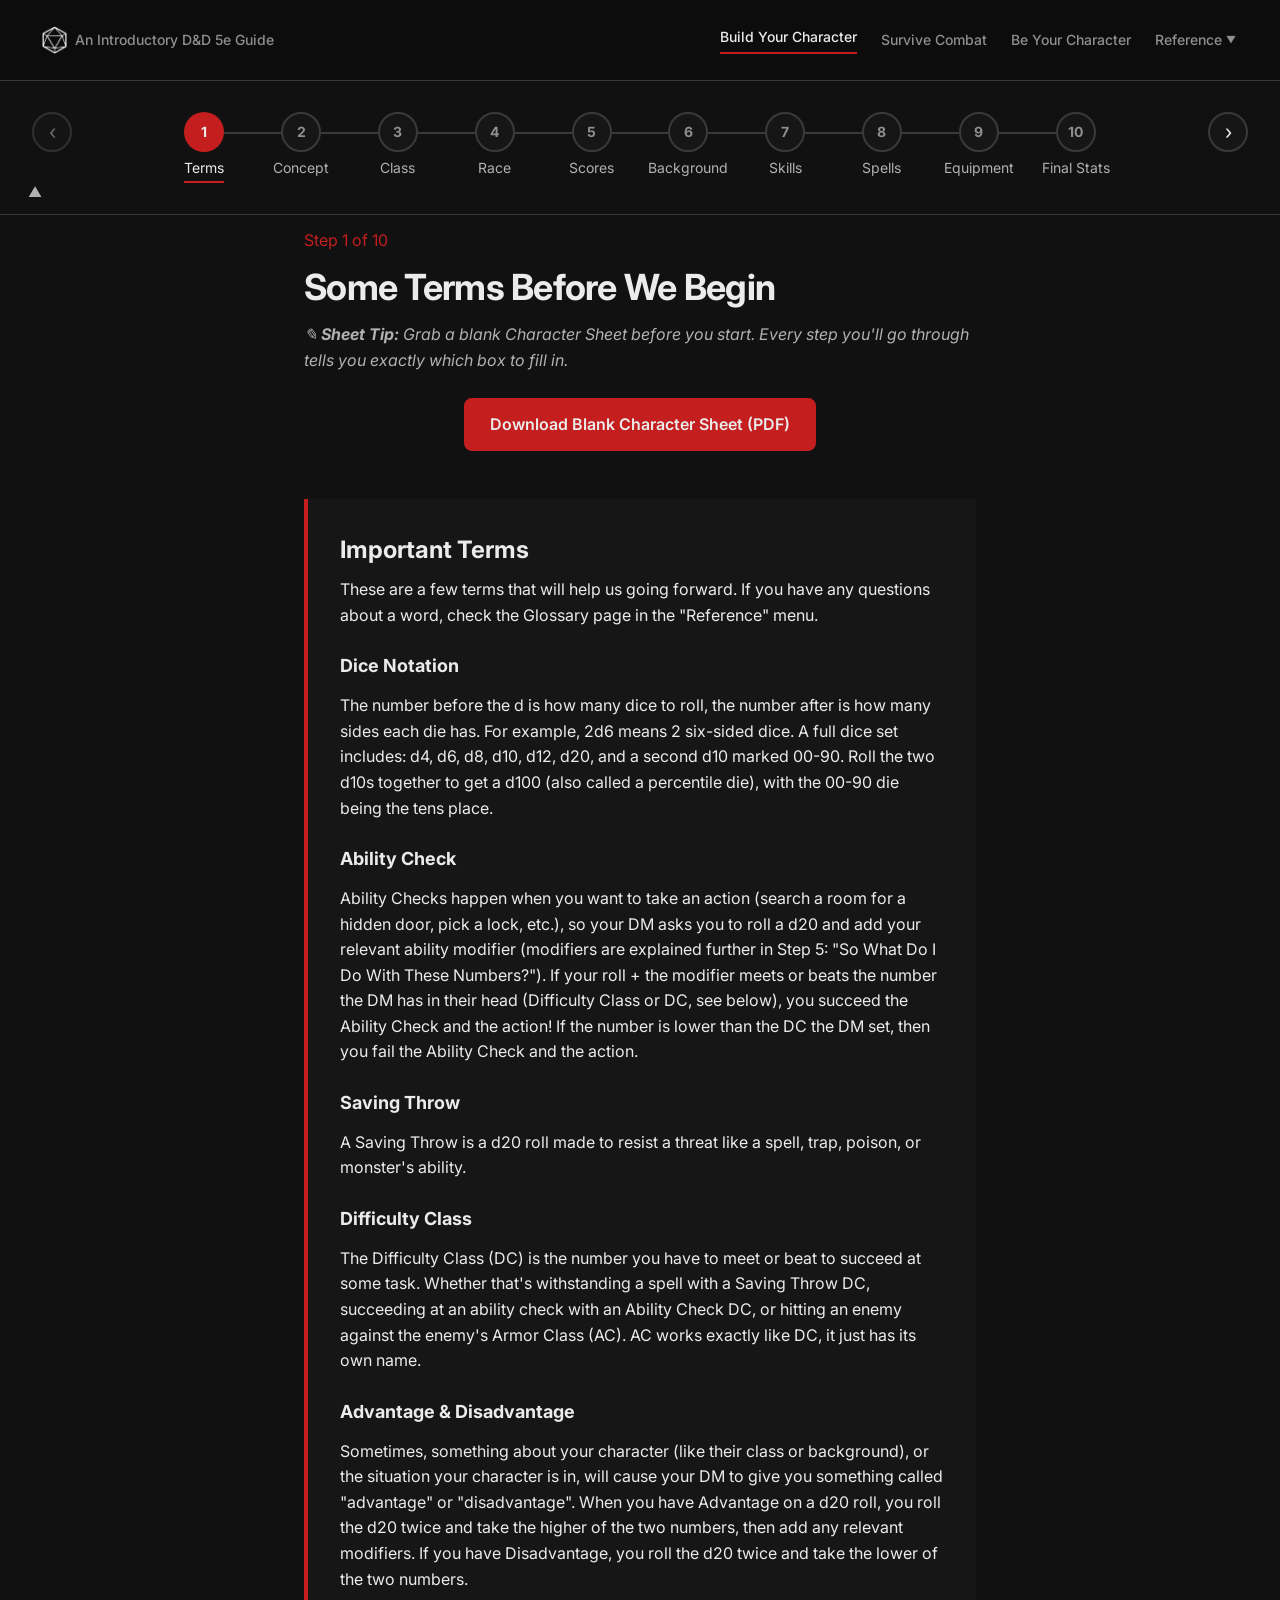
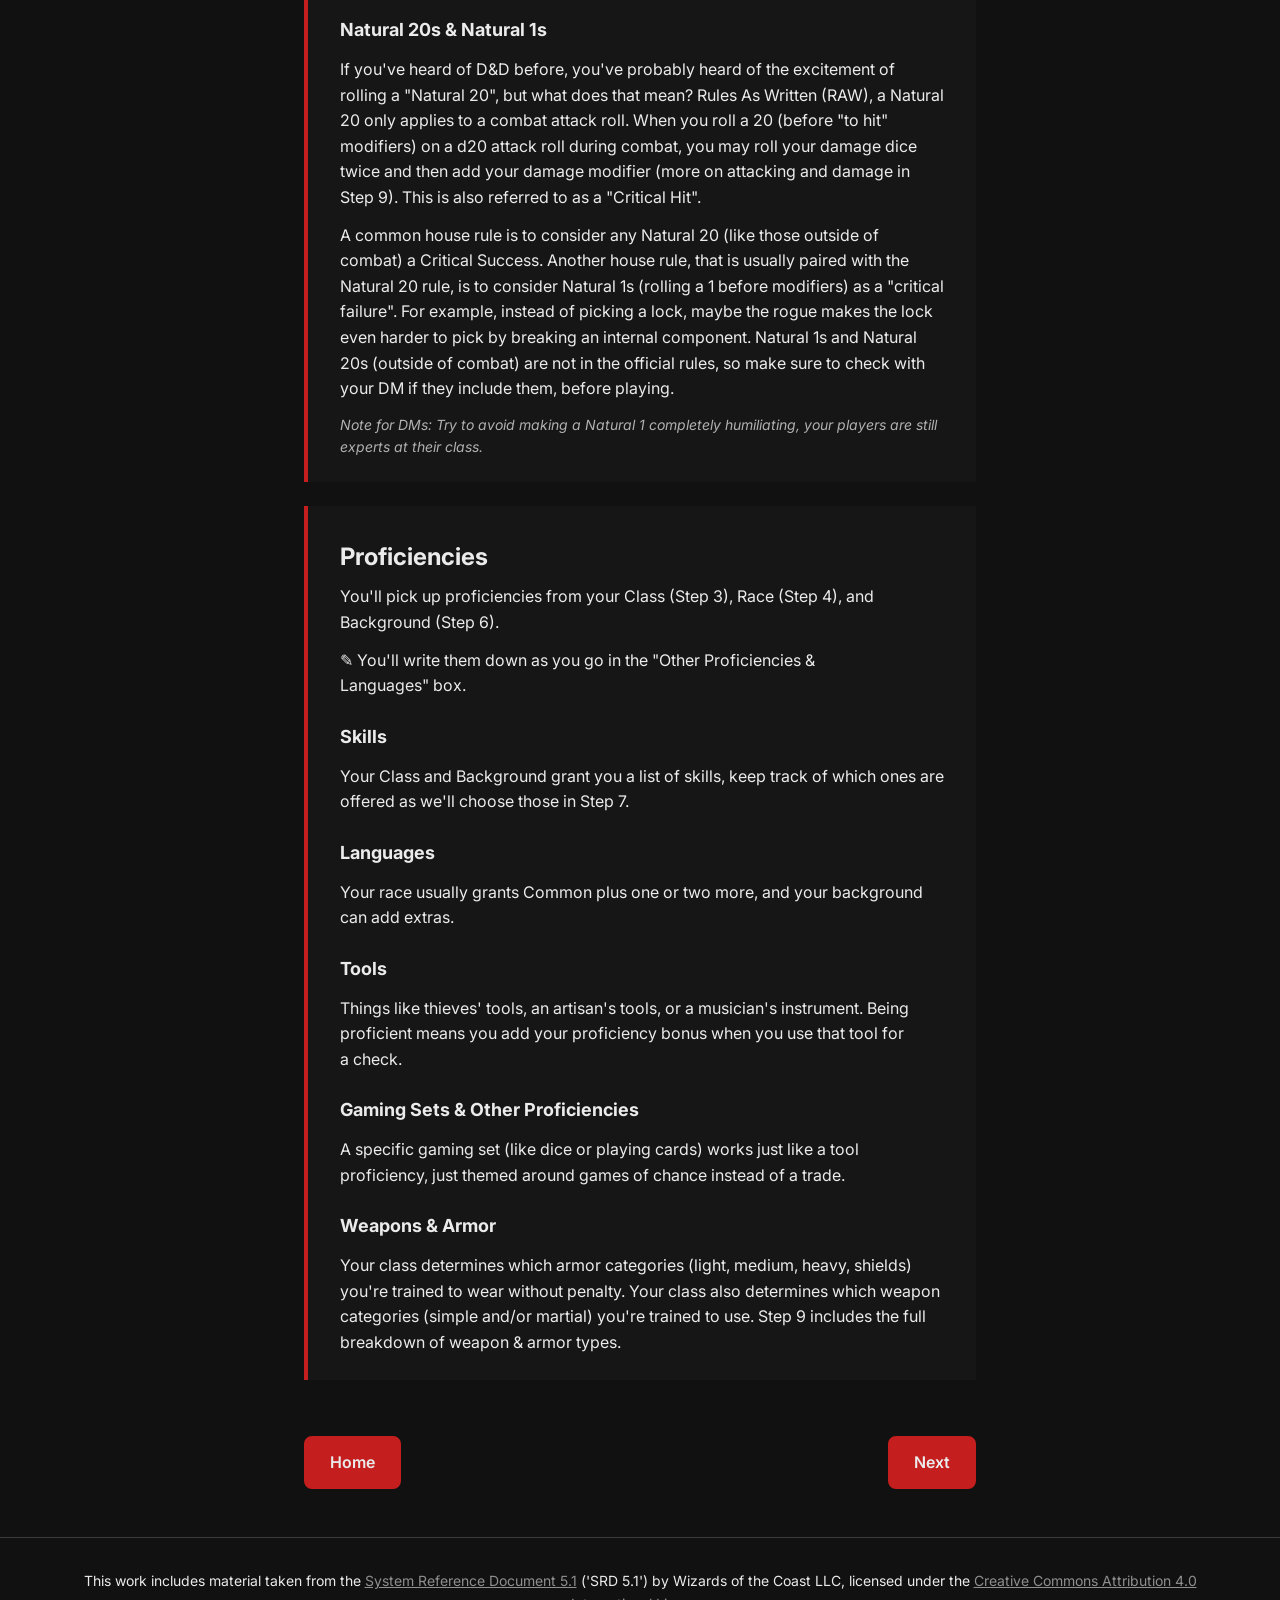
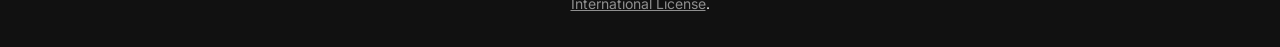
==== character-creator.html @ b81ece73 "whole lotta shi" ====
<!doctype html>

<html lang="en">
  <head>
    <meta charset="UTF-8" />
    <meta name="viewport" content="width=device-width, initial-scale=1.0" />
    <title>D&D Character Creation</title>
    <link rel="icon" type="image/png" href="assets/d20_transparent.png" />

    <link rel="stylesheet" href="css/reset.css" />
    <link rel="stylesheet" href="css/variables.css" />
    <link rel="stylesheet" href="css/styles.css" />
    <link rel="preconnect" href="https://fonts.googleapis.com" />
    <link
      href="https://fonts.googleapis.com/css2?family=Inter:wght@400;500;600;700&display=swap"
      rel="stylesheet"
    />
  </head>

  <body>
    <header>
      <nav class="main-nav" id="main-nav"></nav>
    </header>

    <main>
      <!-- Step Tracker -->
      <nav class="step-tracker-nav" aria-label="Progress" id="step-tracker-nav">
        <button
          class="tracker-toggle"
          id="tracker-toggle"
          type="button"
          aria-expanded="true"
          aria-controls="step-tracker-content"
          aria-label="Toggle step tracker"
        >
          <span
            class="tracker-toggle-caret"
            aria-hidden="true"
            title="Click to Expand/Collapse"
          >
            &#9650;
          </span>
          <span
            class="tracker-toggle-count"
            id="tracker-toggle-count"
            title="Click to Expand/Collapse"
          >
            Step 1 of 10
          </span>
        </button>

        <!-- Mobile-only: replaces the whole tracker with a single centered
             step selector, since there's no room for pips or a toggle -->
        <select
          class="step-tracker-select"
          id="step-tracker-select"
          aria-label="Jump to step"
        >
          <option value="0">Step 1: Terms</option>
          <option value="1">Step 2: Concept</option>
          <option value="2">Step 3: Class</option>
          <option value="3">Step 4: Race</option>
          <option value="4">Step 5: Scores</option>
          <option value="5">Step 6: Background</option>
          <option value="6">Step 7: Skills</option>
          <option value="7">Step 8: Spells</option>
          <option value="8">Step 9: Equipment</option>
          <option value="9">Step 10: Final Stats</option>
        </select>

        <div class="step-tracker-content" id="step-tracker-content">
          <button
            class="tracker-arrow tracker-arrow-prev"
            id="tracker-prev"
            aria-label="Previous step"
            type="button"
          >
            &lsaquo;
          </button>
          <menu class="step-tracker">
            <li class="tracker-entry">
              <button class="tracker-entry-btn" type="button">
                <span class="step-icon active">1</span>
                <span class="step-label active">Terms</span>
              </button>
            </li>
            <li class="tracker-entry">
              <button class="tracker-entry-btn" type="button">
                <span class="step-icon">2</span>
                <span class="step-label">Concept</span>
              </button>
            </li>
            <li class="tracker-entry">
              <button class="tracker-entry-btn" type="button">
                <span class="step-icon">3</span>
                <span class="step-label">Class</span>
              </button>
            </li>
            <li class="tracker-entry">
              <button class="tracker-entry-btn" type="button">
                <span class="step-icon">4</span>
                <span class="step-label">Race</span>
              </button>
            </li>
            <li class="tracker-entry">
              <button class="tracker-entry-btn" type="button">
                <span class="step-icon">5</span>
                <span class="step-label">Scores</span>
              </button>
            </li>
            <li class="tracker-entry">
              <button class="tracker-entry-btn" type="button">
                <span class="step-icon">6</span>
                <span class="step-label">Background</span>
              </button>
            </li>
            <li class="tracker-entry">
              <button class="tracker-entry-btn" type="button">
                <span class="step-icon">7</span>
                <span class="step-label">Skills</span>
              </button>
            </li>
            <li class="tracker-entry">
              <button class="tracker-entry-btn" type="button">
                <span class="step-icon">8</span>
                <span class="step-label">Spells</span>
              </button>
            </li>
            <li class="tracker-entry">
              <button class="tracker-entry-btn" type="button">
                <span class="step-icon">9</span>
                <span class="step-label">Equipment</span>
              </button>
            </li>
            <li class="tracker-entry">
              <button class="tracker-entry-btn" type="button">
                <span class="step-icon">10</span>
                <span class="step-label">Final Stats</span>
              </button>
            </li>
          </menu>
          <button
            class="tracker-arrow tracker-arrow-next"
            id="tracker-next"
            aria-label="Next step"
            type="button"
          >
            &rsaquo;
          </button>
        </div>
      </nav>

      <!-- 10 Character Creation Steps -->

      <!-- Step 1 - Terms-->
      <div class="step active" id="step-1">
        <span class="step-count">Step 1 of 10</span>
        <h1>Some Terms Before We Begin</h1>

        <div class="sheet-tip">
          <strong>&#x270E; Sheet Tip: </strong> Grab a blank Character Sheet
          before you start. Every step you'll go through tells you exactly which
          box to fill in.

          <div class="center-container">
            <a
              class="btn btn-primary"
              href="https://media.wizards.com/2022/dnd/downloads/DnD_5E_CharacterSheet_FormFillable.pdf"
              target="_blank"
              rel="noopener noreferrer"
            >
              Download Blank Character Sheet (PDF)
            </a>
          </div>
        </div>

        <div class="section">
          <h2>Important Terms</h2>
          <p>
            These are a few terms that will help us going forward. If you have
            any questions about a word, check the Glossary page in the
            "Reference" menu.
          </p>
          <h3>Dice Notation</h3>
          <p>
            The number before the d is how many dice to roll, the number after
            is how many sides each die has. For example, 2d6 means 2 six-sided
            dice. A full dice set includes: d4, d6, d8, d10, d12, d20, and a
            second d10 marked 00-90. Roll the two d10s together to get a d100
            (also called a percentile die), with the 00-90 die being the tens
            place.
          </p>

          <h3>Ability Check</h3>
          <p>
            Ability Checks happen when you want to take an action (search a room
            for a hidden door, pick a lock, etc.), so your DM asks you to roll a
            d20 and add your relevant ability modifier (modifiers are explained
            further in Step 5: "So What Do I Do With These Numbers?"). If your
            roll + the modifier meets or beats the number the DM has in their
            head (Difficulty Class or DC, see below), you succeed the Ability
            Check and the action! If the number is lower than the DC the DM set,
            then you fail the Ability Check and the action.
          </p>

          <h3>Saving Throw</h3>
          <p>
            A Saving Throw is a d20 roll made to resist a threat like a spell,
            trap, poison, or monster's ability.
          </p>

          <h3>Difficulty Class</h3>
          <p>
            The Difficulty Class (DC) is the number you have to meet or beat to
            succeed at some task. Whether that's withstanding a spell with a
            Saving Throw DC, succeeding at an ability check with an Ability
            Check DC, or hitting an enemy against the enemy's Armor Class (AC).
            AC works exactly like DC, it just has its own name.
          </p>

          <h3>Advantage & Disadvantage</h3>
          <p>
            Sometimes, something about your character (like their class or
            background), or the situation your character is in, will cause your
            DM to give you something called "advantage" or "disadvantage". When
            you have Advantage on a d20 roll, you roll the d20 twice and take
            the higher of the two numbers, then add any relevant modifiers. If
            you have Disadvantage, you roll the d20 twice and take the lower of
            the two numbers.
          </p>

          <h3>Natural 20s & Natural 1s</h3>
          <p>
            If you've heard of D&D before, you've probably heard of the
            excitement of rolling a "Natural 20", but what does that mean? Rules
            As Written (RAW), a Natural 20 only applies to a combat attack roll.
            When you roll a 20 (before "to hit" modifiers) on a d20 attack roll
            during combat, you may roll your damage dice twice and then add your
            damage modifier (more on attacking and damage in Step 9). This is
            also referred to as a "Critical Hit".
          </p>
          <p>
            A common house rule is to consider any Natural 20 (like those
            outside of combat) a Critical Success. Another house rule, that is
            usually paired with the Natural 20 rule, is to consider Natural 1s
            (rolling a 1 before modifiers) as a "critical failure". For example,
            instead of picking a lock, maybe the rogue makes the lock even
            harder to pick by breaking an internal component. Natural 1s and
            Natural 20s (outside of combat) are not in the official rules, so
            make sure to check with your DM if they include them, before
            playing.
          </p>
          <div class="dm-note">
            Note for DMs: Try to avoid making a Natural 1 completely
            humiliating, your players are still experts at their class.
          </div>
        </div>

        <div class="section">
          <h2>Proficiencies</h2>
          <p>
            You'll pick up proficiencies from your Class (Step 3), Race (Step
            4), and Background (Step 6).
          </p>
          <p>
            &#x270E; You'll write them down as you go in the "Other
            Proficiencies & Languages" box.
          </p>

          <h3>Skills</h3>
          <p>
            Your Class and Background grant you a list of skills, keep track of
            which ones are offered as we'll choose those in Step 7.
          </p>

          <h3>Languages</h3>
          <p>
            Your race usually grants Common plus one or two more, and your
            background can add extras.
          </p>

          <h3>Tools</h3>
          <p>
            Things like thieves' tools, an artisan's tools, or a musician's
            instrument. Being proficient means you add your proficiency bonus
            when you use that tool for a check.
          </p>

          <h3>Gaming Sets & Other Proficiencies</h3>
          <p>
            A specific gaming set (like dice or playing cards) works just like a
            tool proficiency, just themed around games of chance instead of a
            trade.
          </p>

          <h3>Weapons & Armor</h3>
          <p>
            Your class determines which armor categories (light, medium, heavy,
            shields) you're trained to wear without penalty. Your class also
            determines which weapon categories (simple and/or martial) you're
            trained to use. Step 9 includes the full breakdown of weapon & armor
            types.
          </p>
        </div>
      </div>

      <!-- Step 2 Character concept -->
      <div class="step" id="step-2">
        <span class="step-count">Step 2 of 10</span>
        <h1>Create Your Character Concept</h1>

        <!-- Step Content-->
        <div class="sheet-tip">
          <strong>&#x270E; Sheet Tip: </strong>Think about your character idea
          from a conceptual standpoint. Who are they? What do they want? What do
          they like? What do they hate?
        </div>

        <!-- Conceptual background -->
        <div class="section">
          <h2>Who Is Your Character?</h2>
          <p>
            Before you touch a single number on your sheet, think about your
            character as a person. Where did they grow up, and what was that
            like for them? What do they want more than anything else, and what
            are they afraid of? What do they love, what do they hate, and what
            do they believe in? You don't need answers to everything right now,
            just a rough sketch you can build on as you play.
          </p>
          <p>
            This concept doesn't need to be complicated. A single sentence like
            "a disgraced knight looking to restore his family's honor" or "a
            curious scholar who ran away from home to see the world" is plenty
            to start with. Everything else (like your race, class, and
            background), will help fill in the details.
          </p>
        </div>

        <!-- Sheet basics: name -->
        <div class="section">
          <h2>Character & Player Name</h2>
          <p>
            &#x270E; At the very top of your sheet you'll find two boxes:
            "Character Name" and "Player Name." The character name box is for
            whatever you land on for the concept you're building, and the player
            name box is for you, the real person playing them. Quick and easy,
            but a good first thing to fill in.
          </p>
        </div>

        <!-- Personality traits -->
        <div class="section">
          <h2>Personality Traits, Ideals, Bonds & Flaws</h2>
          <p>
            &#x270E; Under the name boxes, on the front page, you'll find four
            small boxes: Personality Traits, Ideals, Bonds, and Flaws. These
            take the concept you've been building above and turn it into a few
            concrete lines you (and your DM) can reference at the table.
          </p>

          <h3>Personality Traits</h3>
          <p>
            A quirk or habit that makes your character feel like a real person
            (Ex: "I tip generously, even when I can't afford it"). If you'd
            rather borrow suggestions, your Background in Step 6 will have a
            few, so you can leave this box blank.
          </p>
          <h3>Ideals</h3>
          <p>
            A belief or principle your character holds close, the thing that
            guides their choices (Ex: "The strong have a duty to protect the
            weak").
          </p>
          <h3>Bonds</h3>
          <p>
            A person, place, or thing your character cares about deeply (Ex:
            "I'll do anything to protect my little sister").
          </p>
          <h3>Flaws</h3>
          <p>
            A weakness, vice, or blind spot that can get your character into
            trouble (Ex: "I can't resist a bet, even a bad one").
          </p>
          <p>
            If your background (Step 6) comes with suggested traits, feel free
            to borrow from those, or just write your own to match the character
            you already have in your head.
          </p>
        </div>

        <!-- Alignment -->
        <div class="section">
          <h2>Alignment</h2>
          <p>
            Alignment is a rough shorthand for your character's moral and
            personal outlook, written as two words like "Lawful Good" or
            "Chaotic Neutral." The first word is where they fall between Lawful,
            Neutral, and Chaotic (do they follow rules and tradition, or act on
            instinct and personal freedom?). The second word is where they fall
            between Good, Neutral, and Evil (do they look out for others, or
            mostly for themselves?). Don't overthink it, alignment is a starting
            point, not a cage.
          </p>
          <p>
            &#x270E; Pick whichever combination feels closest to the character
            you sketched out above, then write it in the "Alignment" box.
          </p>
        </div>

        <!-- Class Blurbs -->
        <div class="section">
          <h2>The Classes at a Glance: Conceptually</h2>
          <p>
            Your class is one of the biggest parts of your concept, it shapes
            what your character is capable of and how they solve problems. Below
            is a one-sentence look at each to help spark ideas, but we'll go
            over classes fully next in Step 3.
          </p>

          <h3>Barbarian</h3>
          <p>A fierce warrior who channels rage into devastating attacks.</p>

          <h3>Bard</h3>
          <p>
            A charismatic performer who inspires allies and weaves magic through
            music and words.
          </p>

          <h3>Cleric</h3>
          <p>
            A devoted servant of a deity, channeling divine power to heal and
            smite.
          </p>

          <h3>Druid</h3>
          <p>
            A guardian of nature who can shapeshift and command the elements.
          </p>

          <h3>Fighter</h3>
          <p>
            A master of weapons and combat tactics, adaptable to almost any
            fighting style.
          </p>

          <h3>Monk</h3>
          <p>
            A disciplined martial artist who fights with fists, focus, and inner
            energy.
          </p>

          <h3>Paladin</h3>
          <p>
            A holy warrior bound by a sacred oath to fight for their ideals.
          </p>

          <h3>Ranger</h3>
          <p>A skilled hunter and tracker at home in the wilderness.</p>

          <h3>Rogue</h3>
          <p>
            A cunning trickster who relies on stealth, precision, and quick
            thinking.
          </p>

          <h3>Sorcerer</h3>
          <p>A spellcaster with magic woven into their very being.</p>

          <h3>Warlock</h3>
          <p>
            A wielder of magic granted through a pact with a powerful
            otherworldly patron.
          </p>

          <h3>Wizard</h3>
          <p>
            A scholarly spellcaster who masters magic through study and
            preparation.
          </p>

          <h3>Artificer (Optional)</h3>
          <p>
            A brilliant tinkerer who channels their magic into creations.
            Artificers are not from the core rules, so make sure you ask your DM
            before considering this class.
          </p>
        </div>

        <!-- Mechanical backgound mention -->
        <div class="section">
          <h2>A Quick Note on Backgrounds</h2>
          <p>
            Later on, in Step 6, you'll choose a "background," which is the
            mechanical side of your character's history in one word (Ex:
            acolyte, criminal, soldier, sage).
          </p>
          <p>
            It grants you skills, tools, and a bit more flavor to round out your
            concept. You don't need to worry about it yet, just keep in mind
            that the character concept you're building now will help guide which
            background feels right later.
          </p>
        </div>

        <!-- Character Examples -->
        <div class="section">
          <h2>Character Examples</h2>
          <p>
            Still not sure where to start? The Gallery is home to a few
            characters from our own table which could help get the gears
            turning.
          </p>

          <div class="center-container">
            <a
              class="btn btn-primary"
              href="gallery.html"
              target="_blank"
              rel="noopener noreferrer"
            >
              Check out the Gallery now →
            </a>
          </div>
        </div>
      </div>

      <!-- Step 3 - Class -->
      <div class="step" id="step-3">
        <span class="step-count">Step 3 of 10</span>
        <h1>Choose your Class</h1>

        <!-- step content -->
        <div class="sheet-tip">
          <strong>&#x270E; Sheet Tip:</strong> Write this in the "Class &amp;
          Level" box at the top of your character sheet (Ex. Fighter 1).
        </div>

        <div class="section">
          <h2>What Is a Class?</h2>
          <p>
            Your class is the biggest mechanical choice you'll make, it decides
            what your character can actually do, how tough they are, what
            they're good at in a fight, and whether they cast spells. Back in
            Step 2 you saw a one-sentence flavor blurb for each class. Here
            we'll focus on the numbers behind them.
          </p>
        </div>

        <!-- Terms -->
        <div class="section">
          <h2>A Few Terms First</h2>

          <h3>Hit Die</h3>
          <p>
            The die you roll for hit points (your health). A bigger die means a
            sturdier character. Your class's hit die also sets your starting hit
            points at level 1. You'll do the actual math in step 10.
          </p>

          <h3>Primary Ability/Abilities</h3>
          <p>
            The ability score that matters most for this class. When you set
            your scores in Step 5, this is where you'll usually want your
            highest number. An "&amp;" means both abilities are important,
            whereas an "or" means you should choose one or the other. For now,
            just know that it's the stat your class relies on most and you'll
            want it to be one of your highest numbers when you assign scores
            later.
          </p>

          <h3>Spellcasting</h3>
          <p>
            Whether the class casts spells, and if so, which ability score
            powers those spells. Not every class casts (more on spells in Step
            8).
          </p>

          <h3>Subclass Level</h3>
          <p>
            This is the level where you choose a subclass (explained below).
          </p>
        </div>

        <!-- Subclasses -->
        <div class="section">
          <h2>Subclasses</h2>
          <p>
            Within each class there are subclasses that each provide unique
            features. Most subclasses are chosen at level 3, but some you choose
            at level 1 or 2. Think of your subclass as a specialization within
            your class, for example a Fighter might become a Champion (a
            straightforward, hard-hitting specialist) or an Eldritch Knight (a
            fighter who dabbles in magic).
          </p>
        </div>

        <!-- Class list -->
        <div class="section">
          <h2>The Class List Expanded - The Nitty-Gritty</h2>
          <p>
            Stuck on which one to choose? Non-spellcasters, like fighter, are
            easier to understand for newcomers. If you're leaning spellcaster,
            Clerics are always a good addition to the party, and aren't too
            complex.
          </p>
          <div class="table-wrap">
            <table class="modifier-table class-table">
              <tr>
                <th>Class</th>
                <th>Hit Die</th>
                <th>Primary Ability/Abilities</th>
                <th>Spellcasting</th>
                <th>Subclass Level</th>
              </tr>
              <tr>
                <td>Barbarian</td>
                <td>d12</td>
                <td>Strength</td>
                <td>None</td>
                <td>3</td>
              </tr>
              <tr>
                <td>Bard</td>
                <td>d8</td>
                <td>Charisma</td>
                <td>Yes (Charisma)</td>
                <td>3</td>
              </tr>
              <tr>
                <td>Cleric</td>
                <td>d8</td>
                <td>Wisdom</td>
                <td>Yes (Wisdom)</td>
                <td>1</td>
              </tr>
              <tr>
                <td>Druid</td>
                <td>d8</td>
                <td>Wisdom</td>
                <td>Yes (Wisdom)</td>
                <td>2</td>
              </tr>
              <tr>
                <td>Fighter</td>
                <td>d10</td>
                <td>Strength or Dexterity</td>
                <td>With Subclass (Intelligence)</td>
                <td>3</td>
              </tr>
              <tr>
                <td>Monk</td>
                <td>d8</td>
                <td>Dexterity &amp; Wisdom</td>
                <td>None</td>
                <td>3</td>
              </tr>
              <tr>
                <td>Paladin</td>
                <td>d10</td>
                <td>Strength &amp; Charisma</td>
                <td>Yes at Level 2 (Charisma)</td>
                <td>3</td>
              </tr>
              <tr>
                <td>Ranger</td>
                <td>d10</td>
                <td>Dexterity &amp; Wisdom</td>
                <td>Yes at level 2 (Wisdom)</td>
                <td>3</td>
              </tr>
              <tr>
                <td>Rogue</td>
                <td>d8</td>
                <td>Dexterity</td>
                <td>With Subclass (Intelligence)</td>
                <td>3</td>
              </tr>
              <tr>
                <td>Sorcerer</td>
                <td>d6</td>
                <td>Charisma</td>
                <td>Yes (Charisma)</td>
                <td>1</td>
              </tr>
              <tr>
                <td>Warlock</td>
                <td>d8</td>
                <td>Charisma</td>
                <td>Yes (Charisma)</td>
                <td>1</td>
              </tr>
              <tr>
                <td>Wizard</td>
                <td>d6</td>
                <td>Intelligence</td>
                <td>Yes (Intelligence)</td>
                <td>2</td>
              </tr>
              <tr>
                <td>Artificer (Optional)</td>
                <td>d8</td>
                <td>Intelligence</td>
                <td>Yes (Intelligence)</td>
                <td>3</td>
              </tr>
            </table>
          </div>

          <!-- Artificer is not part of the core rules / SRD 5.1 -->
          <p>
            <i>
              Note: The Artificer isn't part of the core rules, so make sure you
              ask your DM before choosing this class.
            </i>
          </p>
        </div>

        <div class="section">
          <h2>Where To See The Full Class List</h2>
          <p>Click the button below to see the full list of classes.</p>
          <p>
            <span class="dm-note">
              Note: Artificer and Blood Hunter on the link below are not from
              the core D&D Rule Books, so make sure to check with your DM before
              considering either of those
            </span>
          </p>
          <a
            class="btn btn-primary"
            href="https://dnd5e.wikidot.com/#toc19"
            target="_blank"
            rel="noopener noreferrer"
          >
            Browse the Full Class List (dnd5e Wikidot)
          </a>
        </div>

        <div class="section">
          <h2>What to Write Down</h2>
          <p>
            &#x270E; Once you've decided on a class, write it in the "Class &
            Level" box at the top of the first page. For example, if you chose
            Fighter at first level, you would write: "Fighter 1"
          </p>
        </div>
      </div>

      <!-- Step 4 - Race -->
      <div class="step" id="step-4">
        <span class="step-count">Step 4 of 10</span>
        <h1>Choose your Race</h1>

        <!-- step content -->
        <div class="sheet-tip">
          <strong>&#x270E; Sheet Tip: </strong>Write this in the "Race" box at
          the top of your character sheet.
        </div>

        <div class="section">
          <h2>What Is a Race?</h2>
          <p>
            Your race represents your character's ancestry, the people or
            lineage they were born into. It's mostly a story choice (are you a
            human, an elf, a dwarf, a halfling, or something more unusual), but
            it also comes with a small bundle of built-in traits that shape how
            your character moves through the world.
          </p>
        </div>

        <div class="section">
          <h2>What Does Race Affect?</h2>
          <p>
            Every race grants a handful of traits automatically. You don't
            choose these, they come as a package once you pick a race. Below are
            the most common things a race affects.
          </p>

          <h3>Ability Score Increases</h3>
          <p>
            Most races bump one or more of your six ability scores. This is
            added on top of the scores you'll set in Step 5 (for example, elves
            get +2 to Dexterity).
          </p>

          <h3>Size</h3>
          <p>
            Typically "Small" or "Medium", which affects things like the space
            you take up, the speed you walk, and some of the gear you can use.
          </p>

          <h3>Speed</h3>
          <p>
            How far you can move on your turn, measured in feet (most races walk
            30 feet, some are faster or slower).
          </p>

          <h3>Languages</h3>
          <p>Your race may provide a language in addition to "Common".</p>
          <p>
            &#x270E; Write your known languages in the "Other Proficiencies &
            Languages" box on the first page
          </p>

          <h3>Special Traits</h3>
          <p>
            Extra perks unique to your race, such as darkvision (seeing in the
            dark), resistance to certain kinds of damage, or a free skill or
            language.
          </p>
          <p>
            &#x270E; Write these down in either the "Features & Traits" box on
            the first page, or the "Additional Features & Traits" box on the
            second page.
          </p>
        </div>

        <div class="section">
          <h2>Movement Speed</h2>
          <p>
            Your <strong>speed</strong> is how many feet you can move on your
            turn in combat, and it's a good baseline for travel outside of
            combat too. Most races walk 30 feet, though some (like gnomes and
            dwarves) are a bit slower at 25 feet, and a few are faster. Whatever
            your race grants, write that number in the "Speed" box near the top
            of your sheet.
          </p>
          <p>
            Difficult terrain (like rubble, mud, or thick underbrush) costs
            extra movement, and some race traits or spells can boost your speed
            further.
          </p>
          <p>&#x270E; This will go in the "Speed" box on the first page.</p>
        </div>

        <div class="section">
          <h2>Where to See the Full List</h2>
          <p>
            There are a lot of races to choose from, and each one has its own
            set of traits. Rather than listing them all here, browse the full
            lineup and pick whichever fits the character concept you built back
            in Step 2. When you've decided, write it in the "Race" box, you'll
            apply its ability score increases once you set your scores in Step
            5.
          </p>
          <div class="center-container">
            <a
              class="btn btn-primary"
              href="https://dnd5e.wikidot.com/#toc2"
              target="_blank"
              rel="noopener noreferrer"
            >
              Browse the Full Race List (dnd5e Wikidot)
            </a>
          </div>
          <p class="dm-note">
            DM Note: Some races may be from other sources, make sure to confirm
            with your DM on which sources they use.
          </p>
        </div>
      </div>

      <!-- Step 5 - Ability Scores -->
      <div class="step" id="step-5">
        <span class="step-count">Step 5 of 10</span>
        <h1>Determine Your Ability Scores</h1>

        <!-- step content -->
        <div class="sheet-tip">
          <strong>&#x270E; Sheet Tip: </strong>On the official sheet, each
          Ability Score gets a large box, where the Ability Score goes, with a
          small oval below it where the Modifier goes. Alternatively, you can
          swap the two, but that is left up to personal/group preference.
        </div>

        <!-- 6 Scores overview -->
        <div class="section">
          <h2>What Are the Six Ability Scores?</h2>
          <h3>Strength (STR)</h3>
          <p>
            Measures physical power, athletic training and the extent to which
            you can exert raw bodily force. In combat, your
            <strong>Strength</strong> modifier is added to melee weapon attack
            rolls (to determine if you hit) and to the damage roll (to determine
            how hard you hit. More on that in step 10)
          </p>
          <p>Important For: Barbarian, Fighter (STR based), Paladin</p>

          <h3>Dexterity (DEX)</h3>
          <p>
            Measures physical agility, reflexes, balance, and hand-eye
            coordination. Dexterity contributes to how hard you are to hit. The
            more agile you are, the harder it is for enemies to land a blow.
            You'll calculate the exact number (called
            <strong>Armor Class</strong> or <strong>AC</strong>) in step 9, once
            you've also chosen your armor.
          </p>
          <p>Important For: Rogue, Ranger, Monk, Fighter (DEX based)</p>

          <h3>Constitution (CON)</h3>
          <p>
            Measures internal fortitude, stamina, physical endurance.
            Constitution is used to determine your Hit Points (your health),
            your ability to survive harsh environments, and your resilience
            against poisons and diseases.
          </p>
          <p>Important For: Hit Point Calculation</p>

          <h3>Intelligence (INT)</h3>
          <p>
            Measures mental ability, information recall, and analytical skill.
            Intelligence governs your ability to reason, memorize facts, and
            understand unfamiliar languages or arcane theories.
          </p>
          <p>Important For: Wizard, Artificer</p>

          <h3>Wisdom (WIS)</h3>
          <p>
            Measures your attunement to the world, perceptiveness, and
            intuition. Wisdom represents how well you read body language, notice
            hidden threats, and harness certain magical energies.
          </p>
          <p>Important For: Cleric, Druid, Ranger</p>

          <h3>Charisma (CHA)</h3>
          <p>
            Measures your force of personality, eloquence, and leadership.
            Charisma determines how effectively you can persuade, deceive,
            intimidate, and charm others.
          </p>
          <p>Important For: Bard, Paladin, Sorcerer, Warlock</p>
        </div>

        <!-- How to roll them -->
        <div class="section">
          <h2>How to Determine Your Scores</h2>
          <p>
            Ability scores are determined three main ways, but no matter which
            method you use, ability scores max out at 20 for player characters,
            even after racial bonuses and level-ups. Make sure to check with
            your DM before choosing a method, as some DMs may have a preference.
          </p>

          <!-- Rolling for Stats -->
          <div>
            <h3>Rolling for Stats</h3>
            <p>
              To roll for your stats you're going to need 4d6 (four six-sided
              dice). Roll all four at once and add up the three highest rolls
              (ignore the lowest rolled die). Then repeat this for all six
              ability scores. Once you have all six numbers, assign them to
              whichever abilities you like (usually putting your highest in your
              class's primary ability), then add in the ability score increases
              from the race you chose in Step 4. Know these numbers still aren't
              final; leveling up later can raise them further. This option (in
              my opinion) is the most enjoyable, because who doesn't like
              rolling a lot of dice?
            </p>
          </div>

          <!-- Standard Array -->
          <div>
            <h3>Standard Array</h3>
            <p>
              Standard Array is the fastest and most simple way to set your
              ability scores: you get six preset numbers (15, 14, 13, 12, 10,
              and 8) and assign them to your six stats however you like. There's
              no math involved, just placement. It's a great option if you want
              a simple and balanced character without spending time on
              number-crunching, very good for someone starting out.
            </p>
          </div>

          <!-- Point Buy -->
          <div>
            <h3>Point Buy</h3>
            <p>
              Point Buy gives you 27 points to spend on your six ability scores,
              with each score starting at 8. You can raise a score by spending
              points but keep in mind, lower scores are cheaper. Each point of
              increase up to 13 costs 1 point; raising a score from 13 to 14 or
              from 14 to 15 costs 2 points each. No score can go above 15
              (before racial bonuses), keeping characters balanced while giving
              you full control over your build. This option has much more
              precision to your scores, allowing you to build the exact
              character you want.
            </p>

            <!-- Point Buy Table -->
            <div class="table-wrap">
              <table class="modifier-table">
                <tr>
                  <th>Score</th>
                  <th>Point Cost</th>
                </tr>
                <tr>
                  <td>8</td>
                  <td>0</td>
                </tr>
                <tr>
                  <td>9</td>
                  <td>1</td>
                </tr>
                <tr>
                  <td>10</td>
                  <td>2</td>
                </tr>
                <tr>
                  <td>11</td>
                  <td>3</td>
                </tr>
                <tr>
                  <td>12</td>
                  <td>4</td>
                </tr>
                <tr>
                  <td>13</td>
                  <td>5</td>
                </tr>
                <tr>
                  <td>14</td>
                  <td>7</td>
                </tr>
                <tr>
                  <td>15</td>
                  <td>9</td>
                </tr>
              </table>
            </div>
          </div>
        </div>

        <!-- What to do with Ability Scores -->
        <div class="section">
          <h2>So What Do I Do With These Numbers?</h2>
          <p>
            Your Ability Scores are the basis of your character's technical
            ability. They affect your health, how hard you hit, how well you
            take a hit, and so much more. Each Ability Score corresponds to a
            “modifier” which you use to affect your dice rolls. Your modifier is
            also added to saving throws (a d20 roll that symbolizes a reaction
            to the environment) depending on which ability score is being
            tested.
          </p>
          <p>
            To calculate your modifier, take your Ability Score, subtract 10,
            and divide by 2, rounding down if necessary (see table below).
          </p>
          <p><strong>Example - You rolled a 17:</strong></p>
          <p>17 - 10 = 7 -> 7 / 2 = 3.5 -> rounded down -> modifier = +3</p>

          <!-- Ability Score Modifier Table-->
          <h3>Ability Score Modifier Table</h3>
          <div class="table-wrap">
            <table class="modifier-table">
              <tr>
                <th>Ability Score</th>
                <th>Modifier</th>
              </tr>
              <tr>
                <td>0-1</td>
                <td>-5</td>
              </tr>
              <tr>
                <td>2-3</td>
                <td>-4</td>
              </tr>
              <tr>
                <td>4-5</td>
                <td>-3</td>
              </tr>
              <tr>
                <td>6-7</td>
                <td>-2</td>
              </tr>
              <tr>
                <td>8-9</td>
                <td>-1</td>
              </tr>
              <tr>
                <td>10-11</td>
                <td>+0</td>
              </tr>
              <tr>
                <td>12-13</td>
                <td>+1</td>
              </tr>
              <tr>
                <td>14-15</td>
                <td>+2</td>
              </tr>
              <tr>
                <td>16-17</td>
                <td>+3</td>
              </tr>
              <tr>
                <td>18-19</td>
                <td>+4</td>
              </tr>
              <tr>
                <td>20</td>
                <td>+5</td>
              </tr>
            </table>
          </div>
        </div>

        <!-- Personal house Rules-->
        <div class="section">
          <h2>House Rules</h2>
          <p>
            Some DMs may have custom rules for character creation. These are not
            official rules however, always confirm with your DM what house rules
            they have (if any!)
          </p>
          <details>
            <summary class="collapse-heading">
              <span class="icon">▼</span>
              My Personal House Rules for Rolling
            </summary>
            <ul>
              <li>You may reroll 1 stat, but you must take the reroll</li>
              <li>
                If your 6 ability scores do not add up to at least 72 (after
                rerolling your 1 stat), you may reroll all 6 Ability Scores.
              </li>
            </ul>
          </details>
        </div>
      </div>

      <!-- Step 6 - Background -->
      <div class="step" id="step-6">
        <span class="step-count">Step 6 of 10</span>
        <h1>Choose your Background</h1>

        <!-- step content -->
        <div class="sheet-tip">
          <strong>&#x270E; Sheet Tip: </strong>Write this in the "Background"
          box at the top of your character sheet.
        </div>

        <div class="section">
          <h2>What Is a Background?</h2>
          <p>
            Your background is what your character did with their life before
            they became an adventurer. Were they a soldier, a criminal, a
            scholar, or a temple acolyte? It's a short answer to the question
            "where did this person come from?" and it helps ground your concept
            in the world.
          </p>
        </div>

        <div class="section">
          <h2>What Does a Background Grant?</h2>
          <p>
            Beyond flavor, your background hands you a few mechanical perks that
            reflect that former life.
          </p>

          <h3>Skill Proficiencies</h3>
          <p>
            A couple of skills you're trained in, based on your former line of
            work (more on skills in Step 7).
          </p>

          <h3>Tool Proficiencies and/or Languages</h3>
          <p>
            Things like a set of lock picking tools, a card set, and/or an extra
            language.
          </p>
          <p>
            &#x270E; Write these in the "Other Proficiencies & Languages" box.
          </p>

          <h3>A Small Feature</h3>
          <p>
            A minor roleplaying perk, such as always being able to find a place
            to rest or being recognized by members of a certain group.
          </p>
          <p>
            &#x270E; Write this in the "Features & Traits" box on the right side
            of page 1. If you ran out of room in this box, there's an "Addtional
            Features & Traits" box on page two.
          </p>

          <h3>Suggested Traits</h3>
          <p>
            Each background comes with tables of sample personality traits,
            ideals, bonds, and flaws.
          </p>
          <p>
            &#x270E; If you left those boxes blank back in Step 2, now is the
            time to fill those in. Roll on the tables or pick whichever sounds
            like your character.
          </p>

          <h3>Starting Equipment</h3>
          <p>
            A little bit of themed gear and some coin to get you going. We'll go
            over equipment more in Step 9.
          </p>
        </div>
        <div class="section">
          <h2>Choose your Background</h2>
          <p>
            Pick the background that best matches the concept you sketched out
            in Step 2, then write it in the "Background" box.
          </p>

          <div class="center-container">
            <a
              class="btn btn-primary"
              href="https://dnd5e.wikidot.com/#toc3"
              target="_blank"
              rel="noopener noreferrer"
            >
              Browse the Full Background List (dnd5e Wikidot)
            </a>
          </div>
        </div>
      </div>

      <!-- Step 7 - Skills/Proficiencies -->
      <div class="step" id="step-7">
        <span class="step-count">Step 7 of 10</span>
        <h1>Choose your Skills</h1>

        <!-- step content -->
        <div class="sheet-tip">
          <strong>&#x270E; Sheet Tip: </strong>Bubble the skills you're
          proficient in under the "Skills" section on your character sheet.
        </div>

        <div class="section">
          <h2>What Are Skills?</h2>
          <p>
            Skills represent the specific things your character is trained to do
            well, like sneaking, persuading, climbing, or noticing danger. When
            you're "proficient" in a skill, you add your proficiency bonus to
            rolls that use it, making you noticeably better at that task than
            someone untrained.
          </p>
        </div>

        <div class="section">
          <h2>Your Proficiency Bonus</h2>
          <p>
            Your proficiency bonus is a single number you add whenever you're
            trained in what you're doing, whether that's a skill, a saving
            throw, or an attack. It starts at +2 at level 1 and slowly grows as
            you level up, so everything you're proficient in gets better over
            time.
          </p>
          <p>
            &#x270E; Write your Proficiency Bonus in the "Proficiency Bonus" box
            on the top left of the first page.
          </p>
          <div class="table-wrap">
            <table class="modifier-table">
              <tr>
                <th>Character Level</th>
                <th>Proficiency Bonus</th>
              </tr>
              <tr>
                <td>1-4</td>
                <td>+2</td>
              </tr>
              <tr>
                <td>5-8</td>
                <td>+3</td>
              </tr>
              <tr>
                <td>9-12</td>
                <td>+4</td>
              </tr>
              <tr>
                <td>13-16</td>
                <td>+5</td>
              </tr>
              <tr>
                <td>17-20</td>
                <td>+6</td>
              </tr>
            </table>
          </div>
        </div>

        <div class="section">
          <h2>The Skills by Ability Score</h2>
          <p>
            Every skill is tied to one of your six ability scores. When you make
            a skill check, you roll a d20 and add that ability's modifier, plus
            your proficiency bonus if you're trained in the skill. Here are the
            main skills grouped by the ability that governs them.
          </p>

          <h3>Strength</h3>
          <ul>
            <li>Athletics</li>
          </ul>

          <h3>Dexterity</h3>
          <ul>
            <li>Acrobatics</li>
            <li>Sleight of Hand</li>
            <li>Stealth</li>
          </ul>

          <h3>Intelligence</h3>
          <ul>
            <li>Arcana</li>
            <li>History</li>
            <li>Investigation</li>
            <li>Nature</li>
            <li>Religion</li>
          </ul>

          <h3>Wisdom</h3>
          <ul>
            <li>Animal Handling</li>
            <li>Insight</li>
            <li>Medicine</li>
            <li>Perception</li>
            <li>Survival</li>
          </ul>

          <h3>Charisma</h3>
          <ul>
            <li>Deception</li>
            <li>Intimidation</li>
            <li>Performance</li>
            <li>Persuasion</li>
          </ul>

          <h3>Constitution</h3>
          <p>
            You'll notice <strong>Constitution</strong> has no skills. Instead
            it works quietly in the background, affecting your hit points and
            certain saving throws. It still matters, it just won't show up in
            the Skills section of your sheet.
          </p>
        </div>

        <div class="section">
          <h2>Passive Scores</h2>
          <p>
            Some checks happen without you rolling any dice, these use a
            "passive" score. A passive score is just 10 plus the relevant
            modifiers (your ability modifier, plus your proficiency bonus if
            you're trained). The most common one is passive Perception, which
            your DM uses to quietly decide whether you notice things like a
            hidden trap or a sneaking enemy, without tipping you off by asking
            for a roll.
          </p>
          <p>
            &#x270E; Write your Passive Perception in the "Passive Wisdom
            (Perception)" box underneath the Ability Scores and Skills coloumns.
          </p>
        </div>

        <div class="section">
          <h2>You Don't Pick Freely</h2>
          <p>
            You can't just grab any skills you like off the full list. Instead,
            your class and your background each hand you a limited menu to
            choose from. A class might say "choose two from Acrobatics,
            Athletics, Stealth, and a few others," while your background simply
            grants a fixed couple of skills.
          </p>
          <p>
            &#x270E; When selecting a Skill, you'll bubble in the circle next to
            that Skill on your Character Sheet. Bubble in the Skills from your
            Background first, as those are preset. Once you've done that, return
            to your Class's skill list and choose however many your class allows
            from that list (usually two).
          </p>
        </div>

        <div class="section">
          <h2>Other Proficiencies</h2>
          <p>
            Tools and gaming sets work just like skills, if you're proficient,
            add your proficiency bonus when you use them. Armor and weapon
            proficiencies work a little differently, using armor you're not
            trained in doesn't just skip a bonus, it actively hinders you
            (disadvantage on any Ability Check, Saving Throw, or Attack roll
            using Strength or Dexterity, and you can't cast spells while wearing
            the armor), so try to stick to what your class allows. For weapons,
            you just don't add the proficiency bonus to your "To Hit" modifier
            if you're not proficient with that weapon (more on weapons in Step
            9).
          </p>
        </div>
      </div>

      <!-- Step 8 - Spells -->
      <div class="step" id="step-8">
        <span class="step-count">Step 8 of 10</span>
        <h1>Choose your Spells</h1>

        <!-- step content -->
        <div class="sheet-tip">
          <strong>&#x270E; Sheet Tip: </strong>Write these on the "Spells" page
          on your character sheet. We'll be spending most of our time on this
          page.
        </div>

        <div class="section">
          <h2>What Are Spells?</h2>
          <p>
            Spells are magical effects your character can cast, from hurling
            fire, to healing a wounded ally, to unlocking a door from across the
            room. Only some classes can cast spells, so if you picked a
            non-caster this step may not apply to you. This is a high-level
            overview, so you know how the system works before you dig into
            specific spells.
          </p>
        </div>

        <div class="section">
          <h2>Which Classes Cast Spells?</h2>

          <h3>Non-Casters (By Default)</h3>
          <ul>
            <li>Barbarian</li>
            <li>Fighter (can with subclass)</li>
            <li>Monk (can with subclass)</li>
            <li>Rogue (can with subclass)</li>
          </ul>
          <p>
            If you chose any of the above classes and don't plan on using a
            spellcasting subclass, you can skip the rest of this step.
          </p>

          <h3>Known Spellcasters</h3>
          <ul>
            <li>Bard</li>
            <li>Sorcerer</li>
            <li>Warlock</li>
            <li>Ranger (at level 2)</li>
          </ul>

          <h3>Prepared Spellcasters</h3>
          <ul>
            <li>Cleric</li>
            <li>Druid</li>
            <li>Paladin (at level 2)</li>
            <li>Artificer</li>
          </ul>
          <div class="dm-note">
            Note: While the Artificer is a spellcaster, it isn't part of the
            core rules, so check with your DM before counting on it
          </div>

          <h3>The Hybrid Spellcaster</h3>
          <p>
            The wizard is a special caster that uses a spellbook. They "know"
            multiple spells in their book (recording them), but also must
            <strong>prepare</strong> a smaller subset each day (equal to Wizard
            level + Intelligence Modifier)
          </p>
        </div>

        <div class="section">
          <h2>Spell Slots</h2>
          <p>
            Casting most spells uses up what is called a "spell slot". You can
            think of spell slots as charges of magical energy. You have a
            limited number of them, and each is tied to a level (level 1, level
            2, and so on until level 9). Casting a spell spends one slot of the
            appropriate level with higher-level slots fueling more powerful
            magic. Once you're out of spell slots you can't cast those spells
            again until you take a long rest (8+ hours, in a comfortable
            location) and recharge them. If you're playing a Warlock, you regain
            your spell slots at any rest, short or long.
          </p>
          <p>
            &#x270E; Write these in the "Slots Total" box (next to the spell
            level) on the third page of the character sheet, for each spell
            level you have access to.
          </p>
        </div>

        <div class="section">
          <h2>Cantrips vs. Leveled Spells</h2>
          <h3>Cantrips</h3>
          <p>
            Simple spells you can cast as often as you like. They don't use
            spell slots, so you'll never run out of them, but they're much less
            powerful. Some cantrips scale with your level over time (for
            example, at level 5 when you cast Firebolt, you get 2d10 damage dice
            instead of 1d10).
          </p>
          <p>&#x270E; Write these under "Cantrips" on the third page</p>

          <h3>Leveled Spells</h3>
          <p>
            The stronger spells (levels 1 through 9) that cost a spell slot of
            that spell's level each time you cast them. The higher the level,
            the stronger the spell.
          </p>
          <p>
            Some spells allow you to "Up-Cast" them, meaning you can cast that
            spell at a higher level for additional effects. Make sure to read
            the spell's text fully to understand what it does.
          </p>
          <p>
            If you're playing a Warlock, your spell slots are always the same
            level. So, if you are a 5th level warlock, you have 2 3rd level
            spell slots. If you're casting a spell that allows you to up-cast
            it, you always cast it at your Warlock spell level.
          </p>
          <p>&#x270E; Write these under the appropriate Spell Level</p>
        </div>

        <div class="section">
          <h2>Prepared vs. Known Casters</h2>
          <p>
            Which category your class falls into affects how flexible your magic
            feels day to day, but both types still spend spell slots to cast.
          </p>

          <h3>Known Casters</h3>
          <p>
            They learn a fixed set of spells and can only cast those. Their list
            changes slowly, they swap or add spells as they level up.
          </p>
          <h3>Prepared Casters</h3>
          <p>
            They have access to a wider list but must choose which spells to
            "prepare" after each rest. They can change their lineup day to day,
            but only get to ready a limited number at a time equal to your Class
            Level + your Spellcasting Ability Modifier (for example, a 3rd level
            Cleric with a +3 Wisdom, would be able to prepare 6 spells).
            Paladins & Artificers use half their class level instead, rounded
            down, with a minimum of 1 prepared spell.
          </p>
        </div>

        <div class="section">
          <h2>Spell Attack Modifier & Spell Save DC</h2>
          <p>
            Most classes that cast spells lean on one specific ability score to
            fuel their magic (Intelligence, Wisdom, or Charisma depending on the
            class). Your "Spellcasting Ability Modifier" is the same as the
            modifier from your main ability score. Write the following numbers
            in the boxes near the top of the "Spells" sheet, once you've got
            your ability scores and proficiency bonus figured out from Steps 5
            and 7.
          </p>
          <p>
            &#x270E; Write your main spell casting ability (WIS, INT, or CHA) in
            the "Spellcasting Ability" box at the top of your Spell page.
          </p>

          <h3>Spell Attack Bonus</h3>
          <p>
            Your proficiency bonus + your spellcasting ability modifier. Used
            just like a weapon's attack bonus, for spells that require you to
            roll to hit (like Fire Bolt).
          </p>
          <p>&#x270E; Write this in the "Spell Attack Bonus" box</p>

          <h3>Spell Save DC</h3>
          <p>
            8 + your proficiency bonus + your spellcasting ability modifier. For
            spells that force a target to make a saving throw instead (like
            Fireball), this is the number they need to meet or beat to avoid or
            reduce the effect.
          </p>
          <p>&#x270E; Write this in your "Spell Save DC" box</p>
        </div>

        <div class="section">
          <h2>Spells Under "Attacks & Spellcasting"</h2>
          <p>
            &#x270E; Some of your spells also get logged in the "Attacks &
            Spellcasting" section, the same table you'll use for weapons in Step
            9. For a spell you attack with, list the spell's name, use your
            Spell Attack Modifier (above) as the attack bonus, and use the
            spell's damage die plus any modifier the spell calls for. For spells
            that use a saving throw instead, just note the effect and reference
            your Spell Save DC.
          </p>
        </div>
      </div>

      <!-- Step 9 - Equipment -->
      <div class="step" id="step-9">
        <span class="step-count">Step 9 of 10</span>
        <h1>Choose your Equipment</h1>

        <!-- step content -->
        <div class="sheet-tip">
          <strong>&#x270E; Sheet Tip: </strong>Write these in the "Equipment"
          section of your character sheet.
        </div>

        <div class="section">
          <h2>What Is Equipment?</h2>
          <p>
            Equipment is everything your character carries into the adventure:
            weapons, armor, and the assorted supplies that keep an adventurer
            alive. At level 1 you don't have to shop for any of it, your class
            and background hand you a starting kit automatically.
          </p>
          <p>
            &#x270E; You'll write all of your equipment inside the "Equipment"
            box on the first page, and you'll write any treasure you find in the
            "Treasure" box on the second page.
          </p>
        </div>

        <div class="section">
          <h2>Starting Equipment</h2>
          <p>
            The gear you start with comes from two places, you can write it all
            down in the "Equipment" section of your sheet.
          </p>

          <h3>Your Class</h3>
          <p>
            Your class provides the big-ticket adventuring gear, usually a
            choice of weapons, any armor you're trained to wear, and a themed
            pack of supplies (rope, rations, a bedroll, and the like).
          </p>
          <h3>Your Background</h3>
          <p>
            Your background adds a few personal items tied to your character's
            history, along with a small amount of starting coin.
          </p>
        </div>

        <div class="section">
          <h2>Currency</h2>
          <p>
            Money in D&amp;D comes in five types of coin, from least to most
            valuable: copper (cp), silver (sp), electrum (ep), gold (gp), and
            platinum (pp). Gold is the standard you'll see most often, the
            others mostly show up as flavor or odd change.
          </p>

          <div class="table-wrap">
            <table class="modifier-table">
              <tr>
                <th>Coin</th>
                <th>Value in Copper</th>
                <th>Value in Gold</th>
              </tr>
              <tr>
                <td>Copper (cp)</td>
                <td>1</td>
                <td>1/100 gp</td>
              </tr>
              <tr>
                <td>Silver (sp)</td>
                <td>10</td>
                <td>1/10 gp</td>
              </tr>
              <tr>
                <td>Electrum (ep)</td>
                <td>50</td>
                <td>1/2 gp</td>
              </tr>
              <tr>
                <td>Gold (gp)</td>
                <td>100</td>
                <td>1 gp</td>
              </tr>
              <tr>
                <td>Platinum (pp)</td>
                <td>1,000</td>
                <td>10 gp</td>
              </tr>
            </table>
          </div>
          <p>
            &#x270E; Your background hands you a small starting amount of coin.
            Write it in the CP / SP / EP / GP / PP boxes on your sheet next to
            the "Equipment" box. That will be your spending money for anything
            you pick up beyond your starting gear.
          </p>

          <p class="dm-note">
            DM note: Some DMs might not even use electrum, so make sure to
            communicate with your DM!
          </p>
        </div>

        <div class="section">
          <h2>Armor Categories & Armor Class</h2>
          <p>
            Armor is grouped into categories, and your class decides which ones
            you're trained to use. Wearing armor you're not trained in leaves
            you clumsy and worse off, so try to stick to what your class allows.
          </p>

          <h3>Armor Class</h3>
          <p>
            Armor Class (AC) is determined by what armor you are wearing (if
            any). It is the number enemies need to meet or beat with their
            attack roll in order to hit you.
          </p>
          <p>Below is how to calculate it based on your armor type.</p>

          <h3>Light Armor</h3>
          <p>
            Light armor is easy to move in and rewards a high Dexterity, favored
            by nimble characters. For your AC, take the armor's base AC + your
            Dexterity Modifier.
          </p>
          <h3>Medium Armor</h3>
          <p>
            Medium armor offers a balance of protection and mobility. For your
            AC, take the armor's base AC + your Dexterity Modifier, with a
            maximum of +2.
          </p>
          <h3>Heavy Armor</h3>
          <p>
            Heavy armor gives the most protection, but is bulky and demands a
            strong character to wear well. For your AC, just take the armor's
            base AC, do not add your Dexterity Modifier. You also have
            disadvantage on Stealth Ability Checks.
          </p>
          <h3>Shields</h3>
          <p>
            Shields are held in one hand and add a bit of extra protection on
            top of whatever armor you're already wearing. For your AC, add +2 to
            any of the above armor types (if you're proficient with shields).
          </p>

          <p>
            &#x270E; Your starting armor comes from your Class, which we
            discussed in Step 3. Take the armor you wrote down in Step 3 and
            calculate your Armor Class (AC). Now write it down in the "Armor
            Class" box on page one.
          </p>

          <details>
            <summary class="collapse-heading">
              <span class="icon">▼</span>
              Armor Table:
            </summary>

            <div class="table-wrap">
              <table class="modifier-table">
                <tr>
                  <th>Armor</th>
                  <th>Type</th>
                  <th>Armor Class (AC)</th>
                  <th>Strength</th>
                  <th>Stealth</th>
                  <th>Weight</th>
                </tr>
                <tr>
                  <td>Padded</td>
                  <td>Light</td>
                  <td>11 + Dex modifier</td>
                  <td>—</td>
                  <td>Disadvantage</td>
                  <td>8 lb.</td>
                </tr>
                <tr>
                  <td>Leather</td>
                  <td>Light</td>
                  <td>11 + Dex modifier</td>
                  <td>—</td>
                  <td>—</td>
                  <td>10 lb.</td>
                </tr>
                <tr>
                  <td>Studded Leather</td>
                  <td>Light</td>
                  <td>12 + Dex modifier</td>
                  <td>—</td>
                  <td>—</td>
                  <td>13 lb.</td>
                </tr>
                <tr>
                  <td>Hide</td>
                  <td>Medium</td>
                  <td>12 + Dex modifier (max 2)</td>
                  <td>—</td>
                  <td>—</td>
                  <td>12 lb.</td>
                </tr>
                <tr>
                  <td>Chain Shirt</td>
                  <td>Medium</td>
                  <td>13 + Dex modifier (max 2)</td>
                  <td>—</td>
                  <td>—</td>
                  <td>20 lb.</td>
                </tr>
                <tr>
                  <td>Scale Mail</td>
                  <td>Medium</td>
                  <td>14 + Dex modifier (max 2)</td>
                  <td>—</td>
                  <td>Disadvantage</td>
                  <td>45 lb.</td>
                </tr>
                <tr>
                  <td>Breastplate</td>
                  <td>Medium</td>
                  <td>14 + Dex modifier (max 2)</td>
                  <td>—</td>
                  <td>—</td>
                  <td>20 lb.</td>
                </tr>
                <tr>
                  <td>Half Plate</td>
                  <td>Medium</td>
                  <td>15 + Dex modifier (max 2)</td>
                  <td>—</td>
                  <td>Disadvantage</td>
                  <td>40 lb.</td>
                </tr>
                <tr>
                  <td>Ring Mail</td>
                  <td>Heavy</td>
                  <td>14</td>
                  <td>—</td>
                  <td>Disadvantage</td>
                  <td>40 lb.</td>
                </tr>
                <tr>
                  <td>Chain Mail</td>
                  <td>Heavy</td>
                  <td>16</td>
                  <td>Str 13</td>
                  <td>Disadvantage</td>
                  <td>55 lb.</td>
                </tr>
                <tr>
                  <td>Splint</td>
                  <td>Heavy</td>
                  <td>17</td>
                  <td>Str 15</td>
                  <td>Disadvantage</td>
                  <td>60 lb.</td>
                </tr>
                <tr>
                  <td>Plate</td>
                  <td>Heavy</td>
                  <td>18</td>
                  <td>Str 15</td>
                  <td>Disadvantage</td>
                  <td>65 lb.</td>
                </tr>
                <tr>
                  <td>Shield</td>
                  <td>Shield</td>
                  <td>+2</td>
                  <td>—</td>
                  <td>—</td>
                  <td>6 lb.</td>
                </tr>
              </table>
            </div>
          </details>
        </div>

        <div class="section">
          <h2>Weapon Categories & Properties</h2>
          <p>
            Weapons are split into groups based on how they're used and how
            tricky they are to wield. Your class sets which types you're trained
            with.
          </p>

          <h3>Simple Weapons</h3>
          <p>
            Simple weapons are common and easy to use, things like shortswords,
            daggers, and spears. Most classes can use these.
          </p>

          <h3>Martial Weapons</h3>
          <p>
            Martial weapons are more specialized and hit harder, such as
            longswords and greataxes, but require proper training.
          </p>

          <h3>Melee & Ranged</h3>
          <p>
            Weapons are also either melee (used up close) or ranged (like bows
            and crossbows, used from a distance).
          </p>

          <h3>Weapon Properties</h3>
          <p>
            Each weapon in the tables below also lists its
            <strong>properties</strong>, a handful of tags that describe how it
            works.
          </p>

          <details>
            <summary class="collapse-heading">
              <span class="icon">▼</span>
              Here is a list of the most common properties:
            </summary>

            <h3>Finesse</h3>
            <p>
              You can use Dexterity instead of Strength for your attack and
              damage rolls, but whichever you choose you must use for both types
              of rolls.
            </p>

            <h3>Light</h3>
            <p>Small and quick, needed for two-weapon fighting.</p>

            <h3>Heavy</h3>
            <p>
              Bulky enough that Small characters have disadvantage using it.
            </p>

            <h3>Reach</h3>
            <p>Adds 5 feet to how far you can attack in melee.</p>

            <h3>Thrown</h3>
            <p>You can throw it as a ranged attack, using the listed range.</p>

            <h3>Versatile</h3>
            <p>
              Deals more damage when used with two hands (the second damage die
              listed).
            </p>

            <h3>Two-Handed</h3>
            <p>Requires both hands to use.</p>

            <h3>Ammunition</h3>
            <p>
              Needs ammo (arrows, bolts, sling bullets) to fire, at the listed
              range.
            </p>

            <h3>Loading</h3>
            <p>
              You can only fire one shot per attack action, no matter how many
              attacks you'd normally get.
            </p>

            <h3>Special</h3>
            <p>
              The weapon has a unique rule of its own, check its full
              description.
            </p>
          </details>

          <details>
            <summary class="collapse-heading">
              <span class="icon">▼</span>
              Simple Melee Weapons Table:
            </summary>

            <div class="table-wrap">
              <table class="modifier-table">
                <tr>
                  <th>Weapon</th>
                  <th>Damage</th>
                  <th>Properties</th>
                  <th>Weight</th>
                </tr>
                <tr>
                  <td>Club</td>
                  <td>1d4 bludgeoning</td>
                  <td>Light</td>
                  <td>2 lb.</td>
                </tr>
                <tr>
                  <td>Dagger</td>
                  <td>1d4 piercing</td>
                  <td>Finesse, light, thrown (range 20/60)</td>
                  <td>1 lb.</td>
                </tr>
                <tr>
                  <td>Greatclub</td>
                  <td>1d8 bludgeoning</td>
                  <td>Two-handed</td>
                  <td>10 lb.</td>
                </tr>
                <tr>
                  <td>Handaxe</td>
                  <td>1d6 slashing</td>
                  <td>Light, thrown (range 20/60)</td>
                  <td>2 lb.</td>
                </tr>
                <tr>
                  <td>Javelin</td>
                  <td>1d6 piercing</td>
                  <td>Thrown (range 30/120)</td>
                  <td>2 lb.</td>
                </tr>
                <tr>
                  <td>Light Hammer</td>
                  <td>1d4 bludgeoning</td>
                  <td>Light, thrown (range 20/60)</td>
                  <td>2 lb.</td>
                </tr>
                <tr>
                  <td>Mace</td>
                  <td>1d6 bludgeoning</td>
                  <td>—</td>
                  <td>4 lb.</td>
                </tr>
                <tr>
                  <td>Quarterstaff</td>
                  <td>1d6 bludgeoning</td>
                  <td>Versatile (1d8)</td>
                  <td>4 lb.</td>
                </tr>
                <tr>
                  <td>Sickle</td>
                  <td>1d4 slashing</td>
                  <td>Light</td>
                  <td>2 lb.</td>
                </tr>
                <tr>
                  <td>Spear</td>
                  <td>1d6 piercing</td>
                  <td>Thrown (range 20/60), versatile (1d8)</td>
                  <td>3 lb.</td>
                </tr>
              </table>
            </div>
          </details>

          <details>
            <summary class="collapse-heading">
              <span class="icon">▼</span>
              Martial Melee Weapons Table:
            </summary>

            <div class="table-wrap">
              <table class="modifier-table">
                <tr>
                  <th>Weapon</th>
                  <th>Damage</th>
                  <th>Properties</th>
                  <th>Weight</th>
                </tr>
                <tr>
                  <td>Battleaxe</td>
                  <td>1d8 slashing</td>
                  <td>Versatile (1d10)</td>
                  <td>4 lb.</td>
                </tr>
                <tr>
                  <td>Flail</td>
                  <td>1d8 bludgeoning</td>
                  <td>—</td>
                  <td>2 lb.</td>
                </tr>
                <tr>
                  <td>Glaive</td>
                  <td>1d10 slashing</td>
                  <td>Heavy, reach, two-handed</td>
                  <td>6 lb.</td>
                </tr>
                <tr>
                  <td>Greataxe</td>
                  <td>1d12 slashing</td>
                  <td>Heavy, two-handed</td>
                  <td>7 lb.</td>
                </tr>
                <tr>
                  <td>Greatsword</td>
                  <td>2d6 slashing</td>
                  <td>Heavy, two-handed</td>
                  <td>6 lb.</td>
                </tr>
                <tr>
                  <td>Halberd</td>
                  <td>1d10 slashing</td>
                  <td>Heavy, reach, two-handed</td>
                  <td>6 lb.</td>
                </tr>
                <tr>
                  <td>Lance</td>
                  <td>1d12 piercing</td>
                  <td>Reach, special</td>
                  <td>6 lb.</td>
                </tr>
                <tr>
                  <td>Longsword</td>
                  <td>1d8 slashing</td>
                  <td>Versatile (1d10)</td>
                  <td>3 lb.</td>
                </tr>
                <tr>
                  <td>Maul</td>
                  <td>2d6 bludgeoning</td>
                  <td>Heavy, two-handed</td>
                  <td>10 lb.</td>
                </tr>
                <tr>
                  <td>Morningstar</td>
                  <td>1d8 piercing</td>
                  <td>—</td>
                  <td>4 lb.</td>
                </tr>
                <tr>
                  <td>Pike</td>
                  <td>1d10 piercing</td>
                  <td>Heavy, reach, two-handed</td>
                  <td>18 lb.</td>
                </tr>
                <tr>
                  <td>Rapier</td>
                  <td>1d8 piercing</td>
                  <td>Finesse</td>
                  <td>2 lb.</td>
                </tr>
                <tr>
                  <td>Scimitar</td>
                  <td>1d6 slashing</td>
                  <td>Finesse, light</td>
                  <td>3 lb.</td>
                </tr>
                <tr>
                  <td>Shortsword</td>
                  <td>1d6 piercing</td>
                  <td>Finesse, light</td>
                  <td>2 lb.</td>
                </tr>
                <tr>
                  <td>Trident</td>
                  <td>1d6 piercing</td>
                  <td>Thrown (range 20/60), versatile (1d8)</td>
                  <td>4 lb.</td>
                </tr>
                <tr>
                  <td>War Pick</td>
                  <td>1d8 piercing</td>
                  <td>—</td>
                  <td>2 lb.</td>
                </tr>
                <tr>
                  <td>Warhammer</td>
                  <td>1d8 bludgeoning</td>
                  <td>Versatile (1d10)</td>
                  <td>2 lb.</td>
                </tr>
                <tr>
                  <td>Whip</td>
                  <td>1d4 slashing</td>
                  <td>Finesse, reach</td>
                  <td>3 lb.</td>
                </tr>
              </table>
            </div>
          </details>

          <details>
            <summary class="collapse-heading">
              <span class="icon">▼</span>
              Ranged Weapons Table:
            </summary>

            <div class="table-wrap">
              <table class="modifier-table">
                <tr>
                  <th>Weapon</th>
                  <th>Category</th>
                  <th>Damage</th>
                  <th>Properties</th>
                  <th>Weight</th>
                </tr>
                <tr>
                  <td>Light Crossbow</td>
                  <td>Simple</td>
                  <td>1d8 piercing</td>
                  <td>Ammunition (range 80/320), loading, two-handed</td>
                  <td>5 lb.</td>
                </tr>
                <tr>
                  <td>Dart</td>
                  <td>Simple</td>
                  <td>1d4 piercing</td>
                  <td>Finesse, thrown (range 20/60)</td>
                  <td>1/4 lb.</td>
                </tr>
                <tr>
                  <td>Shortbow</td>
                  <td>Simple</td>
                  <td>1d6 piercing</td>
                  <td>Ammunition (range 80/320), two-handed</td>
                  <td>2 lb.</td>
                </tr>
                <tr>
                  <td>Sling</td>
                  <td>Simple</td>
                  <td>1d4 bludgeoning</td>
                  <td>Ammunition (range 30/120)</td>
                  <td>—</td>
                </tr>
                <tr>
                  <td>Hand Crossbow</td>
                  <td>Martial</td>
                  <td>1d6 piercing</td>
                  <td>Ammunition (range 30/120), light, loading</td>
                  <td>3 lb.</td>
                </tr>
                <tr>
                  <td>Heavy Crossbow</td>
                  <td>Martial</td>
                  <td>1d10 piercing</td>
                  <td>
                    Ammunition (range 100/400), heavy, loading, two-handed
                  </td>
                  <td>18 lb.</td>
                </tr>
                <tr>
                  <td>Longbow</td>
                  <td>Martial</td>
                  <td>1d8 piercing</td>
                  <td>Ammunition (range 150/600), heavy, two-handed</td>
                  <td>2 lb.</td>
                </tr>
              </table>
            </div>
          </details>
        </div>

        <div class="section">
          <h2>Attack & Damage Bonuses</h2>

          <h3>Attack Name</h3>
          <p>
            Under the "Attacks & Spellcasting" section, you'll see three boxes.
            The first is the weapon (or spell) name, for example "Greatsword" or
            "Tidecaller".
          </p>

          <h3>Attack Bonus</h3>
          <p>
            The second box is for "Attack Bonus", which is equal to your
            relevant weapon modifier + proficiency bonus (only if you're
            proficient with that weapon, see Step 7). For ranged weapons, your
            attack bonus will be your proficiency bonus + your Dexterity
            modifier. For (most) melee weapons, your attack bonus will be your
            proficiency bonus + your Strength modifier. If your melee weapon has
            the
            <strong>Finesse</strong> property you may use either Strength or
            Dexterity (+ proficiency bonus) for your attack roll. When you
            attack an enemy on your turn, you roll a d20 and add your attack
            bonus. If you rolled equal to or higher than your enemy's Armor
            Class (AC) on your attack roll, then you roll your Damage Die (up
            next).
          </p>

          <h3>Damage & Type</h3>
          <p>
            The third and final box is "Damage & Type". Here you will put your
            weapon's damage die (for example, a shortsword has a damage die of
            1d6) + the relevant weapon modifier (Strength or Dexterity). If you
            succeed on an attack roll, you'll roll the damage die and add the
            modifier and that's how many hit points your enemy loses.
          </p>
          <p>
            If you roll a Natural 20 (a 20 on the die before modifiers) roll
            your damage dice twice, and add your bonus once.
          </p>
        </div>

        <p>
          &#x270E; Your starting Weapons come from your Class, which we
          discussed in Step 3. Take the weapons you wrote down in Step 3 and
          calculate your Attack Bonus and Damage die/type. Now write them down
          in the "Attacks & Spellcasting" box on page one.
        </p>
      </div>

      <!-- Step 10 - Final Important Stats -->
      <div class="step" id="step-10">
        <span class="step-count">Step 10 of 10</span>
        <h1>Finish Your Sheet</h1>

        <!-- step content -->
        <div class="sheet-tip">
          <strong>&#x270E; Sheet Tip: </strong>These are all the stats and boxes
          that are left over.
        </div>

        <div class="section">
          <h2>Hit Points at First Level</h2>
          <p>
            <strong>Hit points</strong>, or HP, are determined at first level by
            taking the maximum on your character's hit die (determined by your
            class) and add your Constitution modifier. That will be your maximum
            HP, and your starting current HP.
          </p>
          <p>
            &#x270E; Once you've calculated your starting HP, write it down next
            to "Hit Point Maximum" and above "Current Hit Points" on the first
            page.
          </p>
        </div>

        <div class="section">
          <h2>Hit Dice & Rests</h2>
          <p>
            <strong>Hit Dice</strong> are special dice determined by your class
            (for example, a wizard has a d6 for their hit die) that are used to
            regain health, or determine how much health you gain at a level up
            (more on leveling up on the "Extra Rules" page).
          </p>
          <p>
            When you take a <strong>short rest</strong>
            (a period of 1 hour, where you do low-effort tasks such as sitting
            by a fire or reading a book), you can spend any number of your
            available hit dice (you have a maximum equal to your level in that
            class). For each die you spend, roll it and add your Constitution
            modifier to that individual roll. Add up your results, and that's
            how many hit points you recover. You can spend as few or as many as
            you want.
          </p>
          <p>
            When you take a <strong>long rest</strong> (an 8-hour resting
            period, spent somewhere comfortable), you regain half of your total
            hit dice (rounded down, with a minimum of 1), as well as restore
            full HP. At level 1, that would just be one hit die.
          </p>
          <p>
            &#x270E; Write these in the "Hit Dice" box on the first page, in
            both spots: next to "Total" and above "Hit Dice".
          </p>
        </div>

        <div class="section">
          <h2>Saving Throw Modifiers</h2>
          <p>
            A <strong>saving throw</strong> (or "save") is a roll you make to
            resist or shrug off something bad, like a trap, a spell, or a
            poison. Each of your six ability scores has its own saving throw,
            and the math works just like a skill check: roll a d20, add that
            ability's modifier, and add your proficiency bonus if your class
            made you proficient in that save (back in Step 3).
          </p>
          <p>
            &#x270E; Fill in all six saving throw modifiers on your sheet, and
            don't forget to mark the two your class made you proficient in.
          </p>
        </div>

        <div class="section">
          <h2>Initiative</h2>
          <p>
            Your <strong>Initiative</strong> bonus is going to be the exact same
            as your <strong>Dexterity</strong> bonus. So if Dex. is +2,
            Initiative is +2. When combat begins, everyone rolls a d20 and adds
            their Initiative bonus (including the enemies!) That then determines
            the turn order of the combat encounter.
          </p>
          <p>
            &#x270E; Write the Initiative bonus in the "Initiative" box on the
            first page.
          </p>
        </div>

        <div class="section">
          <h2>Beyond Level 1</h2>
          <p>
            If your D&D session starts beyond level 1, check out the "Extra
            Rules" page for more information on leveling up!
          </p>
        </div>
      </div>

      <!-- step buttons -->
      <div class="step-nav">
        <button class="btn btn-primary" id="btn-prev" type="button">Previous</button>
        <button class="btn btn-primary" id="btn-next" type="button">Next</button>
      </div>
    </main>

    <footer class="site-footer">
      <p>
        This work includes material taken from the
        <a
          href="https://dnd.wizards.com/resources/systems-reference-document"
          target="_blank"
          rel="noopener noreferrer"
          >System Reference Document 5.1</a
        >
        ('SRD 5.1') by Wizards of the Coast LLC, licensed under the
        <a
          href="https://creativecommons.org/licenses/by/4.0/legalcode"
          target="_blank"
          rel="noopener noreferrer"
          >Creative Commons Attribution 4.0 International License</a
        >.
      </p>
    </footer>

    <script src="js/main.js"></script>
  </body>
</html>
---- css/variables.css ----
/* ============================================================
   DESIGN TOKENS
   All colors, fonts, sizes, and spacing live here.
   Change a value once — it updates everywhere.
   ============================================================ */

:root {
  /* --- Colors --- */
  --color-bg: #111111; /* Page background */
  --color-nav: #0c0c0c; /* Navigation bar — darker than surface */
  --color-surface: #161616; /* Cards — slightly lifted from bg */
  --color-text: #ebebeb; /* Body text */
  --color-text-tinted: #b1b1b1; /* Slightly darker text */
  --color-text-muted: #8f8f8f; /* Secondary text, nav links */
  --color-text-subtle: #333333; /* Footer, very de-emphasized */
  --color-accent: #c41e1e; /* Red */
  --color-accent-dark: #a01818; /* Darker red for hover states */
  --color-accent-light: #1e0a0a; /* Dark red tint for subtle backgrounds */
  --color-accent-border: #c41e1e47; /* Subtle red for card borders */
  --color-border: #3a3a3a; /* Lines, dividers */
  --color-table-border: #4a4a4a; /* Table borders */
  --color-info: #3d7ea6; /* definitions - desaturated steel blue */
  --color-reference: #8a8a8a; /* reference - neutral grey */

  /* --- Typography --- */
  --font-sans: "Inter", system-ui, -apple-system, sans-serif;

  --text-sm: 0.875rem; /* 14px — captions, labels */
  --text-base: 1rem; /* 16px — body copy */
  --text-lg: 1.125rem; /* 18px — slightly larger body */
  --text-xl: 1.25rem; /* 20px */
  --text-2xl: 1.5rem; /* 24px — section headings */
  --text-3xl: 1.875rem; /* 30px */
  --text-4xl: 2.25rem; /* 36px — page title */

  --weight-normal: 400;
  --weight-medium: 500;
  --weight-semibold: 600;
  --weight-bold: 700;

  --leading-tight: 1.25; /* Headings */
  --leading-normal: 1.6; /* Body paragraphs — comfortable reading */

  /* --- Spacing --- */
  /* Based on a 4px grid. --space-4 = 16px = 1 "unit" */
  --space-1: 0.25rem; /*  4px */
  --space-2: 0.5rem; /*  8px */
  --space-3: 0.75rem; /* 12px */
  --space-4: 1rem; /* 16px */
  --space-6: 1.5rem; /* 24px */
  --space-8: 2rem; /* 32px */
  --space-10: 2.5rem; /* 40px */
  --space-12: 3rem; /* 48px */
  --space-16: 4rem; /* 64px */

  /* --- Layout --- */
  --max-width: 720px; /* Single-column reading width */
  --nav-height: 80px;
  --border-radius: 0.5rem; /* 8px — subtle rounding */
  --border-radius-sm: 0.25rem;
  --border-radius-lg: 1rem;
}
---- css/styles.css ----
/*
   STYLES
   Uses tokens from variables.css.
   Organized: Reset & Base → Layout → Typography → Navigation → Buttons →
   Shared Section/Card Styles → Homepage → Character Creator Page → Footer →
   Responsive
*/

/* ============================================================
   RESET & BASE
   Applies to the whole page
   ============================================================ */

*,
*::before,
*::after {
  box-sizing: border-box; /* Padding doesn't expand element width */
}

/* Page-wide defaults: background, text color, base font */
body {
  background-color: var(--color-bg);
  color: var(--color-text);
  font-family: var(--font-sans);
  font-size: var(--text-base);
  font-weight: var(--weight-normal);
  line-height: var(--leading-normal);
  -webkit-font-smoothing: antialiased; /* Crisper text on Mac/iOS */
}

/* Consistent keyboard-focus ring across all interactive elements */
:focus-visible {
  outline: 2px solid #f0524f;
  outline-offset: 2px;
}

/* Remove default margin from elements we'll space ourselves */
h1,
h2,
h3,
p {
  margin: 0;
}

/* ============================================================
   LAYOUT
   Centers content and controls max reading width
   ============================================================ */

/* Main content column: centers the page and caps the reading width */
main {
  max-width: var(--max-width);
  margin: 0 auto; /* Centers the column */
  padding: var(--space-12) var(--space-6); /* Top/bottom, then left/right */
}

/* On larger monitors, widen the reading column instead of leaving it
   as a narrow strip surrounded by empty space. */
@media (min-width: 1440px) {
  main {
    max-width: 960px;
  }
}

@media (min-width: 1920px) {
  main {
    max-width: 1200px;
  }
}

/* ============================================================
   TYPOGRAPHY
   ============================================================ */

/* Page title */
h1 {
  font-size: var(--text-4xl);
  font-weight: var(--weight-bold);
  line-height: var(--leading-tight);
  letter-spacing: -0.02em; /* Slight tightening looks cleaner at large sizes */
  margin-bottom: var(--space-3);
}

/* Section heading */
h2 {
  font-size: var(--text-2xl);
  font-weight: var(--weight-bold);
  line-height: var(--leading-tight);
  color: var(--color-text);
  margin-bottom: var(--space-3);
  margin-top: var(--space-3);
}

/* Sub-heading within a section */
h3 {
  margin: var(--space-3) 0;
  font-size: var(--text-lg);
}

/* Matches h3 styling since browsers don't bold/size <summary> by default */
.collapse-heading {
  display: list-item;
  font-size: var(--text-lg);
  font-weight: var(--weight-bold);
  line-height: var(--leading-tight);
  color: var(--color-text);
  margin: var(--space-3) 0;
  cursor: pointer;
}

summary {
  list-style: none; /* Chrome, Firefox, Safari */
  cursor: pointer;
  display: flex;
  align-items: center;
  justify-content: space-between;
}

summary::-webkit-details-marker {
  display: none;
}

summary .icon {
  display: inline-block;
  transform: rotate(270deg);
  transition: transform 0.25s ease-in-out;
}

details[open] summary .icon {
  transform: rotate(360deg);
}

/* Default paragraph color and line height */
p {
  color: var(--color-text);
  line-height: var(--leading-normal);
}

/* Muted helper text (add class="text-muted" to any element) */
.text-muted {
  color: var(--color-text-muted);
  font-size: var(--text-sm);
}

.text-tinted {
  color: var(--color-text-tinted);
  line-height: var(--leading-normal);
}

.class-list {
  display: flex;
  flex-direction: column;
  list-style-type: none;
  list-style-position: inside; /* Keeps bullets aligned with text if kept */
  padding: var(--space-4);
  gap: var(--space-6);
  margin: 0;
  padding-left: 0; /* Removes default indent */
  margin-left: 0; /* Removes default margins */
}

.class-list-names {
  font-size: var(--text-lg);
}

/* ============================================================
   NAVIGATION
   ============================================================ */

/* Site header bar wrapping the nav */
header {
  background-color: var(--color-nav);
  border-bottom: 1px solid var(--color-border);
  position: sticky; /* Nav stays visible when you scroll */
  top: 0;
  z-index: 100;
}

/* Nav bar layout: logo on the left, links/hamburger on the right */
.main-nav {
  margin: 0 var(--space-8);
  padding: 0 var(--space-3);
  height: var(--nav-height);
  display: flex;
  align-items: center;
  gap: var(--space-8);
}

/* Logo + site name, top-left of the nav */
.nav-logo {
  display: flex;
  align-items: center;
  gap: var(--space-2);
  font-weight: var(--weight-bold);
  font-size: var(--text-lg);
  color: var(--color-text);
  cursor: pointer;
  margin-right: auto; /* Pushes other links to the right */
}

/* Small logo image/icon next to the site name */
.nav-logo-icon {
  width: 25px;
  height: 28px;
  object-fit: contain;
  flex-shrink: 0;
  margin-left: -2px;
}

/* Mobile dropdown menu opened by the hamburger button */
.nav-links {
  display: none;
  position: absolute;
  top: 100%;
  right: 0;
  flex-direction: column;
  align-items: stretch;
  gap: 0;
  width: max-content;
  max-width: min(20rem, 100vw);
  background-color: var(--color-nav);
  border-bottom: 1px solid var(--color-border);
  border-left: 1px solid var(--color-border);
  box-shadow: 0 8px 16px rgba(0, 0, 0, 0.3);
}

.nav-links.open {
  display: flex;
}

/* Base link style shared by all nav links */
.main-nav a {
  color: var(--color-text-muted);
  text-decoration: none;
  font-size: var(--text-sm);
  font-weight: var(--weight-medium);
  transition:
    color 0.15s ease,
    background-color 0.15s ease;
}

.main-nav a:hover {
  color: var(--color-text);
}

/* Individual link row inside the mobile dropdown */
.nav-links a {
  width: 100%;
  padding: var(--space-4) var(--space-6);
  font-size: var(--text-base);
  border-bottom: 1px solid var(--color-border);
}

/* Highlight the active page link */
.main-nav a.active {
  color: var(--color-text);
  padding-bottom: 4px;
  border-bottom: 2px solid var(--color-accent);
}

/* Current-page highlight inside the mobile dropdown */
.nav-links a.active {
  border-bottom: 1px solid var(--color-border);
  border-left: 3px solid var(--color-accent);
  padding-left: calc(var(--space-6) - 3px);
  padding-bottom: var(--space-4);
}

.nav-links a:hover {
  background-color: var(--color-surface);
}

/* Indents a subpage link nested under the item above it (e.g. Extra
   Rules under Glossary) so the hierarchy reads clearly in the dropdown */
.nav-sublink {
  padding-left: var(--space-10) !important;
  font-size: var(--text-sm) !important;
}

/* Desktop nav row — hidden until the min-width breakpoint below, where it
   replaces the hamburger. The "Reference" dropdown lives at the end of it
   so it only ever takes up the right side of the bar, not the full width. */
.nav-links-desktop {
  display: none;
  align-items: center;
  gap: var(--space-6);
}

/* Button that opens/closes the Reference dropdown */
.nav-dropdown-toggle {
  display: flex;
  align-items: center;
  gap: var(--space-1);
  background: transparent;
  border: none;
  padding: 0;
  color: var(--color-text-muted);
  font-family: inherit;
  font-size: var(--text-sm);
  font-weight: var(--weight-medium);
  cursor: pointer;
  transition: color 0.15s ease;
}

.nav-dropdown-toggle:hover,
.nav-dropdown.open .nav-dropdown-toggle {
  color: var(--color-text);
}

.nav-dropdown-toggle.active {
  color: var(--color-text);
  border-bottom: 2px solid var(--color-accent);
  padding-bottom: 2px;
}

/* Chevron icon on the dropdown toggle */
.nav-dropdown-caret {
  font-size: 0.7em;
  transition: transform 0.15s ease;
}

.nav-dropdown.open .nav-dropdown-caret {
  transform: rotate(180deg);
}

/* Popover menu listing the Reference sub-pages */
.nav-dropdown-menu {
  display: none;
  flex-direction: column;
  position: absolute;
  top: 100%;
  right: 0;
  width: max-content;
  min-width: 10rem;
  background-color: var(--color-nav);
  border: 1px solid var(--color-border);
  border-radius: var(--border-radius-sm);
  box-shadow: 0 8px 16px rgba(0, 0, 0, 0.3);
  overflow: hidden;
  z-index: 10;
}

.nav-dropdown.open .nav-dropdown-menu {
  display: flex;
}

/* Individual link row inside the Reference dropdown */
.nav-dropdown-menu a {
  padding: var(--space-3) var(--space-4);
  border-bottom: 1px solid var(--color-border);
  font-size: var(--text-sm);
  white-space: nowrap;
}

.nav-dropdown-menu a:last-child {
  border-bottom: none;
}

/* Hamburger button — visible below the breakpoint; nav-links is its dropdown */
.nav-toggle {
  display: flex;
  flex-direction: column;
  justify-content: center;
  align-items: center;
  gap: 5px;
  width: 2.25rem;
  height: 2.25rem;
  padding: 0;
  background: transparent;
  border: none;
  cursor: pointer;
  flex-shrink: 0;
}

/* One of the three lines making up the hamburger icon */
.nav-toggle-bar {
  display: block;
  width: 22px;
  height: 2px;
  background-color: var(--color-text);
  border-radius: 1px;
  transition:
    transform 0.2s ease,
    opacity 0.2s ease;
}

.nav-toggle.open .nav-toggle-bar:nth-child(1) {
  transform: translateY(7px) rotate(45deg);
}

.nav-toggle.open .nav-toggle-bar:nth-child(2) {
  opacity: 0;
}

.nav-toggle.open .nav-toggle-bar:nth-child(3) {
  transform: translateY(-7px) rotate(-45deg);
}

/* At wider screens, the Reference dropdown replaces the hamburger —
   swap the hamburger dropdown for the inline desktop row */
@media (min-width: 641px) {
  .nav-toggle,
  .nav-links {
    display: none;
  }

  .nav-links-desktop {
    display: flex;
  }
}

/* ============================================================
   BUTTONS
   ============================================================ */

/* Base button style shared by all button variants */
.btn {
  display: inline-block;
  padding: var(--space-3) var(--space-6);
  border-radius: var(--border-radius);
  font-weight: var(--weight-semibold);
  font-size: var(--text-base);
  text-decoration: none;
  transition:
    background-color 0.15s ease,
    color 0.15s ease,
    border-color 0.15s ease;
}

/* Filled, high-emphasis button variant */
.btn-primary {
  background-color: var(--color-accent);
  color: var(--color-text);
  border: 2px solid var(--color-accent);
}

.btn-primary:hover {
  background-color: var(--color-accent-dark);
  border-color: var(--color-accent-dark);
}

/* Outlined, lower-emphasis button variant */
.btn-secondary {
  background-color: transparent;
  color: var(--color-accent);
  border: 2px solid var(--color-accent);
}

.btn-secondary:hover {
  background-color: var(--color-accent);
  color: var(--color-text);
}

/* ============================================================
   SHARED SECTION & CARD STYLES
   Building blocks reused across every page
   ============================================================ */

/* Centers its children as a column (e.g. hero content) */
.center-container {
  margin: var(--space-6);
  display: flex;
  flex-direction: column;
  align-items: center;
  text-align: center;
}

/* Card-like content block with a left accent border, used throughout each page */
.section {
  background: var(--color-surface);
  border-left: var(--space-1) solid var(--color-accent);
  padding: var(--space-6) var(--space-8);
  margin-bottom: var(--space-6);
}

/* Section Variants */

.section-definition {
  border-left-color: var(--color-info);
}

.section-reference {
  border-left-color: var(--color-reference);
}

.section-warning {
  border-left-color: var(--color-accent);
}

.section-gallery {
  border: 2px solid var(--color-accent-dark);
  border-radius: var(--border-radius);
}

/* Spaces a paragraph from whatever precedes it within a section */
.section p {
  margin-top: var(--space-3);
  color: var(--color-text);
}

/* Extra breathing room before a sub-heading that follows body text */
.section p + h3 {
  margin-top: var(--space-6);
}

/* Spaces a button from the content above it within a section */
.section > .btn {
  margin-top: var(--space-4);
}

/* Spacing below an image figure in a section */
.section figure {
  margin-bottom: var(--space-6);
}

/* Responsive image inside a section figure */
.section figure img {
  width: 100%;
  max-width: 400px;
  height: auto;
  border-radius: var(--border-radius);
}

/* Spaces stacked direct-child divs within a section (e.g. repeated blocks) */
.section > div + div {
  margin-top: var(--space-6);
}

/* Style the <hr> as a subtle divider */
hr {
  border: none;
  border-top: 1px solid var(--color-border);
  margin: var(--space-8) 0;
}

/* Centered call-to-action block at the bottom of a page */
.page-cta {
  text-align: center;
  margin: var(--space-16);
}

/* ============================================================
   HOMEPAGE
   ============================================================ */

/* Stacks the homepage intro's paragraphs with even spacing */
#intro-content {
  display: flex;
  flex-direction: column;
  gap: var(--space-6);
}

/* Homepage hero section wrapper */
.hero {
  text-align: center;
}

/* Subtitle text under the hero heading */
.hero-sub {
  color: var(--color-text-muted);
  font-size: var(--text-lg);
  margin-top: var(--space-4);
  margin-bottom: var(--space-8);
}

/* Row of call-to-action buttons in the hero */
.hero-actions {
  display: flex;
  gap: var(--space-4);
  justify-content: center;
}

/* Homepage grid linking to the three tools, with arrows between the cards */
.nav-cards {
  display: grid;
  grid-template-columns: 1fr auto 1fr auto 1fr;
  align-items: stretch;
  gap: var(--space-4);
  margin-bottom: var(--space-8);
}

/* Arrow glyph between two nav cards */
.nav-card-arrow {
  align-self: center;
  color: var(--color-text);
  font-size: var(--text-2xl);
  font-weight: var(--weight-bold);
}

/* Individual clickable card linking to a tool */
.nav-card {
  display: flex;
  flex-direction: column;
  background: var(--color-surface);
  border: 1px solid var(--color-accent-border);
  border-radius: var(--border-radius);
  padding: var(--space-6);
  text-decoration: none;
  transition:
    border-color 0.15s ease,
    transform 0.15s ease;
}

.not-finished {
  cursor: not-allowed;
}

.nav-card-finished:hover {
  border-color: var(--color-accent);
  transform: translateY(-2px);
}

/* Nav card title */
.nav-card h3 {
  color: var(--color-text);
  margin-bottom: var(--space-2);
}

/* Nav card description text */
.nav-card p {
  color: var(--color-text-tinted);
  font-size: var(--text-sm);
  line-height: var(--leading-normal);
}

/* Grid arranging the 4 "core loop" cards in a square, with arrows between them */
.loop-cards {
  display: grid;
  grid-template-columns: 1fr auto 1fr;
  grid-template-rows: 1fr auto 1fr;
  grid-template-areas:
    "tl top tr"
    "left center right"
    "bl bottom br";
  gap: var(--space-12) var(--space-12);
  margin-top: var(--space-6);
}

/* Places each loop card in its grid-area corner */
.loop-card-tl {
  grid-area: tl;
}

.loop-card-tr {
  grid-area: tr;
}

.loop-card-br {
  grid-area: br;
}

.loop-card-bl {
  grid-area: bl;
}

/* Shared style for the arrow glyphs between loop cards */
.loop-arrow {
  display: flex;
  align-items: center;
  justify-content: center;
  color: var(--color-text);
  font-size: var(--text-2xl);
  font-weight: var(--weight-bold);
}

/* Positions each arrow glyph in its grid-area */
.loop-arrow-top {
  grid-area: top;
}

.loop-arrow-right {
  grid-area: right;
}

.loop-arrow-bottom {
  grid-area: bottom;
}

.loop-arrow-left {
  grid-area: left;
}

/* Loop arrow's "repeats" version only shows up at the <=640px breakpoint */
.loop-arrow-repeat {
  display: none;
}

/* Individual "core loop" card */
.loop-card {
  display: flex;
  align-items: center;
  justify-content: center;
  text-align: center;
  background: var(--color-bg);
  border: 1px solid var(--color-accent);
  border-radius: var(--border-radius);
  padding: var(--space-6);
}

/* Loop card's label text */
.loop-card p {
  margin: 0;
  color: var(--color-text);
  font-size: var(--text-xl);
}

/* ============================================================
   CHARACTER CREATOR PAGE
   ============================================================ */

/* One step of the character creator; hidden unless active */
.step {
  display: none;
}

.step.active {
  display: flex;
  flex-direction: column;
}

/* "Step X of Y" label */
.step-count {
  display: block;
  margin: var(--space-3) 0;
  color: var(--color-accent);
}

/* Tips under each step of where to put things */
.sheet-tip {
  color: var(--color-text-tinted);
  margin-bottom: var(--space-6);
  font-style: italic;
}

.sheet-tip a {
  font-style: normal;
}

/* Side DM Notes */
.dm-note {
  margin-top: var(--space-3);
  color: var(--color-text-tinted);
  font-size: var(--text-sm);
  font-style: italic;
}

/* Prev/Next button row at the bottom of a guide step */
.step-nav {
  display: flex;
  justify-content: space-between;
  width: 100%;
  margin-top: var(--space-8);
}

/* -- Ability Score Modifier Table -- */

/* Rounded, scrollable wrapper around a table */
.table-wrap {
  border-top-left-radius: var(--border-radius);
  border-top-right-radius: var(--border-radius);
  margin: var(--space-6) 0;
  overflow: hidden; /* clip the rounded corners... */
  overflow-x: auto; /* ...but still let wide tables scroll horizontally */
}

/* Ability score → modifier reference table */
.modifier-table {
  width: 100%;
  border-collapse: collapse;
  background-color: var(--color-surface);
}

/* Cell padding/border/alignment for the modifier table */
.modifier-table th,
.modifier-table td {
  padding: var(--space-3) var(--space-6);
  text-align: center;
}

/* Header row styling */
.modifier-table th {
  background-color: var(--color-accent-dark);
  color: var(--color-text);
  font-weight: var(--weight-semibold);
  font-size: var(--text-sm);
  border: 1px solid var(--color-border);
}

.modifier-table td {
  color: var(--color-text);
  border: 1px solid var(--color-table-border);
}

/* Tighter cell padding for the wider class-features table */
.class-table th,
.class-table td {
  padding: var(--space-2) var(--space-3);
  font-size: var(--text-sm);
}

/* -- Step Tracker -- */

/* Full-bleed row containing the step tracker + its divider line */
.step-tracker-nav {
  margin: var(--space-8);
  margin-top: calc(var(--space-12) * -1 - var(--space-8));
  position: sticky;
  top: calc(var(--nav-height));
  z-index: 10; /* Stays below the header (z-index: 100) it sticks under */
  background-color: var(--color-bg);
  padding: var(--space-8);
  width: 100vw;
  margin-left: calc(50% - 50vw);
  box-sizing: border-box;
  overflow-x: hidden;
  transition: padding 0.2s ease;
}

/* Full-width divider line under the tracker */
.step-tracker-nav::after {
  content: "";
  position: absolute;
  bottom: 0;
  left: 50%;
  transform: translateX(-50%);
  width: 100vw;
  height: 1px;
  background-color: var(--color-border);
}

/* Row holding the prev arrow, pips, and next arrow */
.step-tracker-content {
  display: flex;
  align-items: flex-start;
  justify-content: center;
  gap: var(--space-3);
}

/* Button in the bottom-left corner that collapses/expands the tracker */
.tracker-toggle {
  position: absolute;
  width: fit-content;
  margin-left: var(--space-3);
  bottom: var(--space-3);
  left: var(--space-3);
  display: flex;
  align-items: center;
  gap: var(--space-2);
  background: none;
  border: none;
  padding: var(--space-1);
  font: inherit;
  color: var(--color-text-tinted);
  cursor: pointer;
}

/* Highlight both the caret and the count together, but only when the
   pointer is actually over one of them — not the button's full hit area */
.tracker-toggle:has(.tracker-toggle-caret:hover) .tracker-toggle-caret,
.tracker-toggle:has(.tracker-toggle-caret:hover) .tracker-toggle-count,
.tracker-toggle:has(.tracker-toggle-count:hover) .tracker-toggle-caret,
.tracker-toggle:has(.tracker-toggle-count:hover) .tracker-toggle-count {
  color: var(--color-text);
}

/* Only shown once the tracker is collapsed, next to the caret */
.tracker-toggle-count {
  display: none;
  font-size: var(--text-sm);
  transition:
    transform 0.2s ease,
    color 0.2s ease;
}

.tracker-toggle-caret {
  display: inline-block;
  font-size: var(--text-sm);
  line-height: 1;
  transition: transform 0.2s ease;
}

/* Collapsed state: the tracker shrinks to a thin sticky bar */
.step-tracker-nav.collapsed {
  padding-top: var(--space-3);
  padding-bottom: var(--space-3);
  cursor: pointer;
}

.step-tracker-nav.collapsed .step-tracker-content {
  display: none;
}

.step-tracker-nav.collapsed .tracker-toggle {
  position: static;
  width: 100%;
  justify-content: left;
}

.step-tracker-nav.collapsed .tracker-toggle-count {
  display: inline;
}

.step-tracker-nav.collapsed .tracker-toggle-count {
  color: var(--color-text-tinted);
  font-weight: bold;
}

.step-tracker-nav.collapsed .tracker-toggle-caret {
  transform: rotate(180deg);
}

/* Row of step pips (the numbered circles) */
.step-tracker {
  display: flex;
  justify-content: space-between;
  align-items: flex-start;
  list-style-type: none;
  padding: 0;
  margin: 0 auto;
  width: 100%;
  max-width: 960px;
  gap: var(--space-2);
}

/* Wrapper for a single step pip + its connector line */
.tracker-entry {
  position: relative;
  display: flex;
  flex: 1 1 0;
  min-width: 0;
}

/* Clickable button containing a pip + label */
.tracker-entry-btn {
  display: flex;
  flex-direction: column;
  align-items: center;
  gap: var(--space-2);
  width: 100%;
  min-width: 0;
  background: none;
  border: none;
  padding: 0;
  margin: 0;
  font: inherit;
  cursor: pointer;
}
.tracker-entry:hover .step-icon {
  border-color: var(--color-accent-dark);
}
.tracker-entry:hover .step-label {
  color: var(--color-text);
}
/* Connector line between one pip and the next */
.tracker-entry:not(:last-child)::after {
  content: "";
  position: absolute;
  top: 1.25rem;
  left: 50%;
  width: calc(100% + var(--space-3));
  height: 2px;
  background-color: var(--color-border);
  z-index: -1;
}

.step-icon /* default (not yet reached) step pip */ {
  display: flex;
  align-items: center;
  justify-content: center;
  width: 2.5rem;
  height: 2.5rem;
  border-radius: 50%;
  border: 2px solid var(--color-border);
  background-color: var(--color-surface);
  font-size: var(--text-sm);
  font-weight: var(--weight-bold);
  color: var(--color-text-muted);
}

/* Currently selected step */
.step-icon.active {
  border-color: var(--color-accent-border);
  background-color: var(--color-accent);
  color: var(--color-text);
}

/* Steps already passed, shown with a checkmark */
.step-icon.complete {
  border-color: var(--color-accent-border);
  background-color: var(--color-accent-dark);
  color: transparent;
  position: relative;
}
.step-icon.complete::after {
  content: "\2713";
  color: var(--color-text);
  position: absolute;
  top: 50%;
  left: 50%;
  transform: translate(-50%, -50%);
  font-size: var(--text-sm);
}

/* Text label under each step pip */
.step-label {
  font-size: var(--text-sm);
  color: var(--color-text-tinted);
  text-align: center;
  white-space: normal;
  overflow-wrap: break-word;
  line-height: 1.2;
  max-width: 100%;
}

.step-label.active {
  color: var(--color-text);
  padding-bottom: var(--space-1);
  border-bottom: 2px solid var(--color-accent);
}

/* Dropdown that replaces the pip row on narrow screens; hidden otherwise */
.step-tracker-select {
  display: none;
  width: 100%;
  max-width: 20rem;
  font: inherit;
  font-size: var(--text-sm);
  color: var(--color-text);
  background-color: var(--color-surface);
  border: 2px solid var(--color-border);
  border-radius: var(--border-radius-sm);
  padding: var(--space-2) var(--space-3);
}

/* Prev/next arrows flanking the step tracker, letting you jump a step
   without picking a specific pip. */
.tracker-arrow {
  display: flex;
  flex: 0 0 auto;
  align-items: center;
  justify-content: center;
  width: 2.5rem;
  height: 2.5rem;
  border-radius: 50%;
  border: 2px solid var(--color-border);
  background-color: var(--color-surface);
  color: var(--color-text);
  font-size: var(--text-xl);
  line-height: 1;
  cursor: pointer;
  transition:
    border-color 0.2s ease,
    color 0.2s ease;
}

.tracker-arrow:hover:not(:disabled) {
  border-color: var(--color-accent-dark);
}

.tracker-arrow:disabled {
  color: var(--color-text-muted);
  opacity: 0.75;
  cursor: not-allowed;
}

/* ============================================================
   FOOTER
   ============================================================ */

/* Site-wide footer bar */
.site-footer {
  border-top: 1px solid var(--color-border);
  color: var(--color-text-muted);
  font-size: var(--text-sm);
  text-align: center;
  padding: var(--space-8) var(--space-6);
}

/* Centers footer text */
.site-footer p {
  margin: 0 auto;
}

/* Footer links (SRD/license attribution) */
.site-footer a {
  color: var(--color-text-muted);
  text-decoration: underline;
}

.site-footer a:hover {
  color: var(--color-accent);
}

/* ============================================================
   GALLERY — CHARACTER CARDS
   Click-to-reveal cards rendered from the CHARACTERS array in
   js/main.js. The image and the description sit stacked on top of
   each other and crossfade — no 3D rotation.
   ============================================================ */

.character-cards {
  display: grid;
  grid-template-columns: repeat(3, 1fr);
  gap: var(--space-4);
  margin-top: var(--space-4);
}

/* Whole card is one button so Enter/Space work without a keydown handler */
.character-card {
  position: relative;
  width: 100%;
  aspect-ratio: 4 / 5;
  padding: 0;
  background: var(--color-surface);
  border: 1px solid var(--color-accent-border);
  border-radius: var(--border-radius-lg);
  overflow: hidden;
  cursor: pointer;
  font: inherit;
  color: inherit;
  text-align: left;
  transition:
    border-color 0.15s ease,
    transform 0.15s ease;
}

/* Fills the card regardless of the source image's aspect ratio */
.character-card img {
  display: block;
  width: 100%;
  height: 100%;
  object-fit: cover;
}

/* Name sits over the bottom of the image, on a scrim so it stays legible
   against a light portrait */
.character-card-name {
  position: absolute;
  right: 0;
  bottom: 0;
  left: 0;
  padding: var(--space-6) var(--space-4) var(--space-3);
  background: linear-gradient(to top, #000000cc, transparent);
  color: var(--color-text);
  font-size: var(--text-lg);
  font-weight: var(--weight-semibold);
  line-height: var(--leading-tight);
}

/* Stand-in copy that isn't written yet — shown in the pop-up */
.text-placeholder {
  color: var(--color-text-muted);
  font-style: italic;
}

/* Lift only where there's a real cursor — no hover state on touch */
@media (hover: hover) and (pointer: fine) {
  .character-card:hover {
    border-color: var(--color-accent);
    transform: translateY(-8px);
  }
}

/* --- Character pop-up --- */

/* Native <dialog> so showModal() handles the top layer, Escape, focus
   trapping, and focus restore. Most of this is undoing UA dialog defaults. */
.character-modal {
  width: min(900px, 92vw);
  padding: 0;
  background: var(--color-surface);
  color: var(--color-text);
  border: 2px solid var(--color-accent);
  border-radius: var(--border-radius);
  overflow: hidden;
}

.character-modal::backdrop {
  background: #000000cc;
}

/* The only scroll container — long descriptions scroll, the close button
   (a sibling) stays pinned to the panel. Capping the height here rather
   than on the dialog lets the panel shrink to fit short descriptions. */
.character-modal-body {
  display: grid;
  grid-template-columns: 300px 1fr;
  gap: var(--space-8);
  align-items: start;
  padding: var(--space-8);
  max-height: 85vh;
  overflow-y: auto;
}

/* margin: 0 overrides the browser's default figure margin. align-self
   centers the portrait against the description column, which is almost
   always the taller of the two — the grid's align-items: start still
   holds the text at the top. */
.character-modal-figure {
  margin: 0;
  align-self: center;
}

.character-modal-image {
  width: 100%;
  height: auto;
  border-radius: var(--border-radius);
}

/* Artist credit under the portrait — sizing/color come from .text-muted */
.character-modal-credit {
  margin-top: var(--space-2);
}

/* Nothing to credit for this character */
.character-modal-credit:empty {
  display: none;
}

.character-modal-title {
  margin-top: 0;
  font-size: var(--text-2xl);
  font-weight: var(--weight-bold);
}

/* Matches the paragraph spacing used inside .section */
.character-modal-body p + p {
  margin-top: var(--space-3);
}

/* Same X as the open hamburger — reuses .nav-toggle-bar for the bars
   themselves, since .nav-toggle is display:none above 640px */
.modal-close {
  position: absolute;
  top: var(--space-3);
  right: var(--space-3);
  z-index: 1;
  display: flex;
  flex-direction: column;
  justify-content: center;
  align-items: center;
  gap: 5px;
  width: 2.25rem;
  height: 2.25rem;
  padding: 0;
  background: transparent;
  border: none;
  cursor: pointer;
}

.modal-close .nav-toggle-bar:nth-child(1) {
  transform: translateY(7px) rotate(45deg);
}

.modal-close .nav-toggle-bar:nth-child(2) {
  opacity: 0;
}

.modal-close .nav-toggle-bar:nth-child(3) {
  transform: translateY(-7px) rotate(-45deg);
}

/* Stops the page scrolling behind the open pop-up */
body.modal-open {
  overflow: hidden;
}

/* Highlight the border instantly, without the lift */
@media (prefers-reduced-motion: reduce) {
  .character-card {
    transition: none;
  }

  .character-card:hover {
    transform: none;
  }
}

/* ============================================================
   RESPONSIVE
   Mobile gets slightly smaller text and tighter padding.
   These two breakpoints must stay in this order: several rules
   below (step tracker sizing) are set at 900px and then
   overridden again at 640px.
   ============================================================ */

/* Below this width, show only the current step's pip with prev/next
   arrows on either side instead of the full scrolling row of 9 pips. */
@media (max-width: 900px) {
  .step-tracker-nav {
    padding-left: var(--space-3);
    padding-right: var(--space-3);
  }

  .step-tracker {
    flex: 1 1 auto;
    min-width: 0;
    justify-content: center;
  }

  .tracker-entry {
    display: none;
  }

  .tracker-entry:has(.step-icon.active) {
    display: flex;
  }

  /* Replace the desktop dot-to-dot connector with a line on either
     side of the enlarged mobile pip, spanning out to the arrows.
     The :not(:last-child)/:last-child selectors match the specificity
     of the base connector rule above so these fully override it
     instead of losing the cascade to it on shared properties. */
  .tracker-entry::before,
  .tracker-entry:not(:last-child)::after,
  .tracker-entry:last-child::after {
    content: "";
    position: absolute;
    top: 1.75rem; /* vertical center of the 3.5rem mobile pip */
    height: 2px;
    background-color: var(--color-border);
    z-index: -1;
  }

  .tracker-entry::before {
    left: 0;
    width: calc(50% - 2.25rem); /* stop short of the pip (half pip + gap) */
  }

  .tracker-entry:not(:last-child)::after,
  .tracker-entry:last-child::after {
    left: auto;
    right: 0;
    width: calc(50% - 2.25rem);
  }

  .tracker-arrow {
    display: flex;
    /* Nav row aligns to flex-start so arrows line up with the pip
       regardless of label height below it; this nudges the arrow
       down just enough to center it on the 3.5rem mobile pip. */
    margin-top: calc((3.5rem - 2.5rem) / 2);
  }

  /* Bigger pip for easier tapping/reading on mobile */
  .step-icon,
  .step-icon.active,
  .step-icon.complete {
    width: 3.5rem;
    height: 3.5rem;
    font-size: var(--text-lg);
  }

  .step-label {
    font-size: var(--text-sm);
  }

  /* Gallery */
  .character-cards {
    grid-template-columns: repeat(2, 1fr);
  }
}

@media (max-width: 640px) {
  /* Layout */
  main {
    padding: var(--space-8) var(--space-4);
  }

  /* Tighten the nav's own margin/padding so the logo has room to
     breathe now that it's sharing the row with the hamburger button */
  .main-nav {
    margin: 0 var(--space-4);
    padding: 0 var(--space-4);
    gap: var(--space-4);
  }

  /* Typography */
  h1 {
    font-size: var(--text-3xl);
  }

  /* Give paragraphs/headings more breathing room and stop long words
     from overflowing narrow screens */
  h1,
  h2,
  h3,
  p {
    overflow-wrap: break-word;
  }

  /* Shared section styles */
  .section {
    padding: var(--space-6) var(--space-4);
  }

  .page-cta .btn {
    display: block;
    text-align: center;
  }

  /* Homepage */
  .nav-cards {
    grid-template-columns: 1fr;
  }

  .nav-card-arrow {
    justify-self: center;
    transform: rotate(90deg);
  }

  /* Gallery */
  .character-cards {
    grid-template-columns: 1fr;
  }

  /* Image stacks above the text instead of sitting beside it */
  .character-modal-body {
    grid-template-columns: 1fr;
    gap: var(--space-4);
    padding: var(--space-6);
  }

  /* Capped on the figure, not the image, so the credit stays aligned
     to the portrait's width rather than the full column */
  .character-modal-figure {
    max-width: 240px;
  }

  /* Loop cards stack to a single column, tl → top → tr → right → br → ... */
  .loop-cards {
    grid-template-columns: 1fr;
    grid-template-rows: none;
    grid-template-areas:
      "tl"
      "top"
      "tr"
      "right"
      "br"
      "bottom"
      "bl"
      "left";
  }

  /* Rotate the loop arrows to point down the stacked column instead of across */
  .loop-arrow-top {
    transform: rotate(90deg);
  }

  .loop-arrow-bottom {
    transform: rotate(-90deg);
  }

  /* On desktop this arrow points back up to the top-left card, but on the
     stacked mobile layout there's nothing above it to point to — so swap
     it for a "repeats" glyph and caption instead of rotating it */
  .loop-arrow-left {
    flex-direction: column;
    gap: var(--space-1);
  }

  .loop-arrow-symbol-default {
    display: none;
  }

  .loop-arrow-repeat {
    display: flex;
    flex-direction: column;
    align-items: center;
    gap: var(--space-1);
  }

  .loop-repeat-caption {
    font-size: var(--text-sm);
    font-weight: var(--weight-normal);
    color: var(--color-text-muted);
  }

  /* Character creator page */
  .modifier-table th,
  .modifier-table td {
    padding: var(--space-2) var(--space-3);
  }

  /* Below this width, the whole tracker (toggle + pips/arrows) collapses
     down to just the centered step selector — no expand/collapse state,
     no caret, just one control that always jumps directly to a step. */
  .step-tracker-nav {
    padding-top: var(--space-3);
    padding-bottom: var(--space-3);
  }

  .tracker-toggle,
  .step-tracker-content {
    display: none;
  }

  .step-tracker-select {
    display: block;
    margin: 0 auto;
  }
}
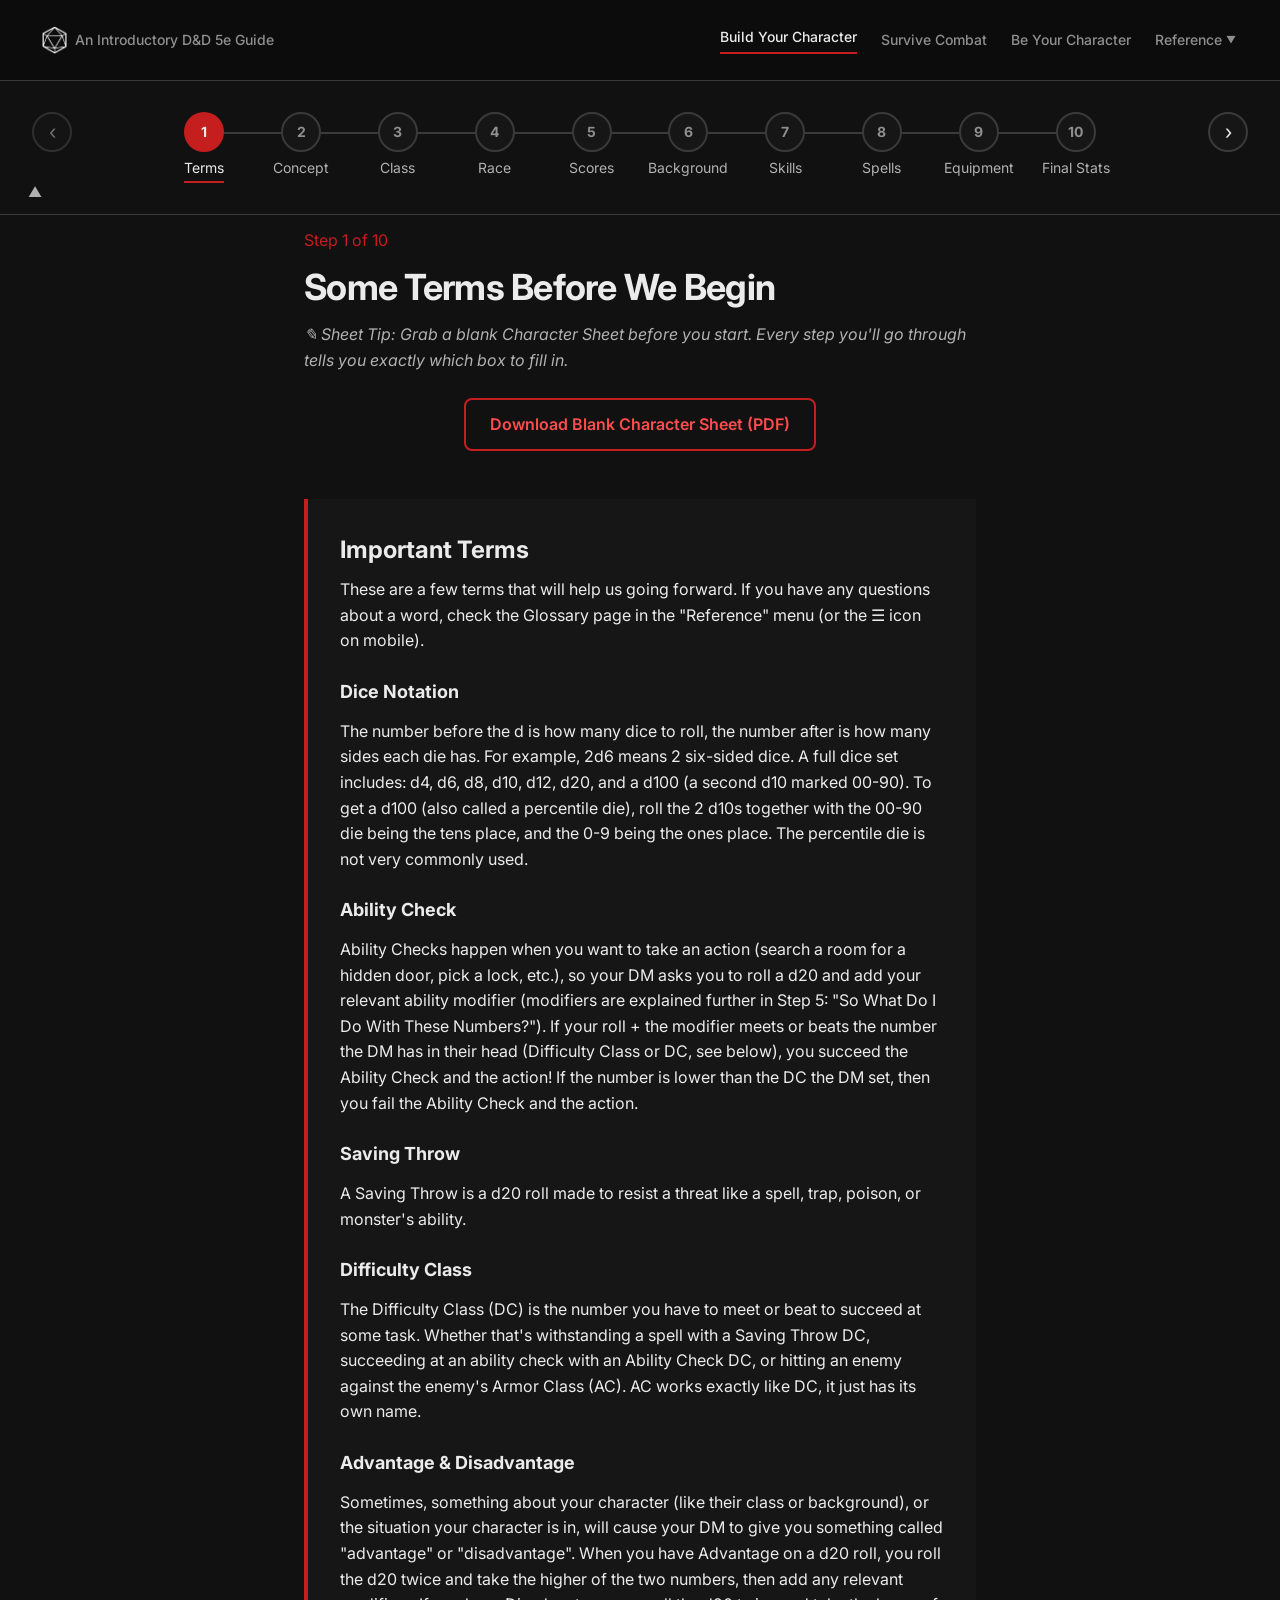
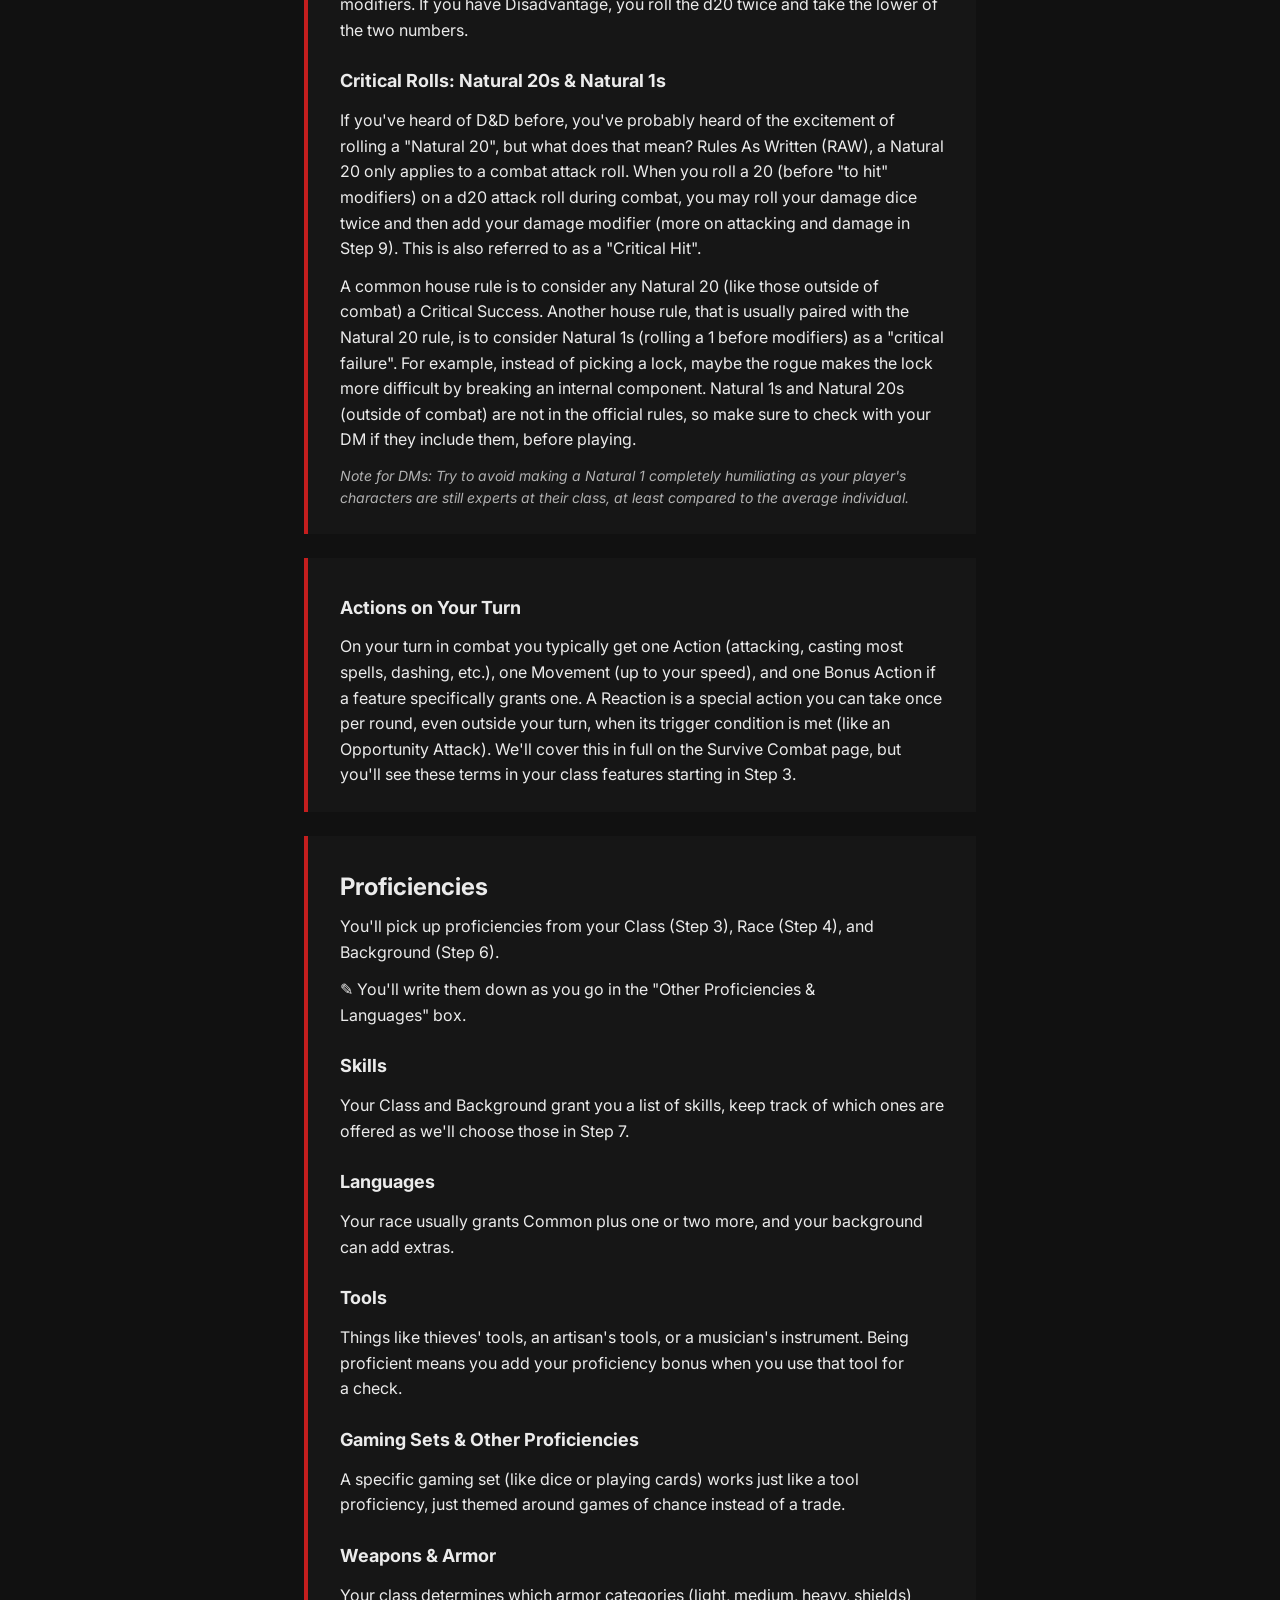
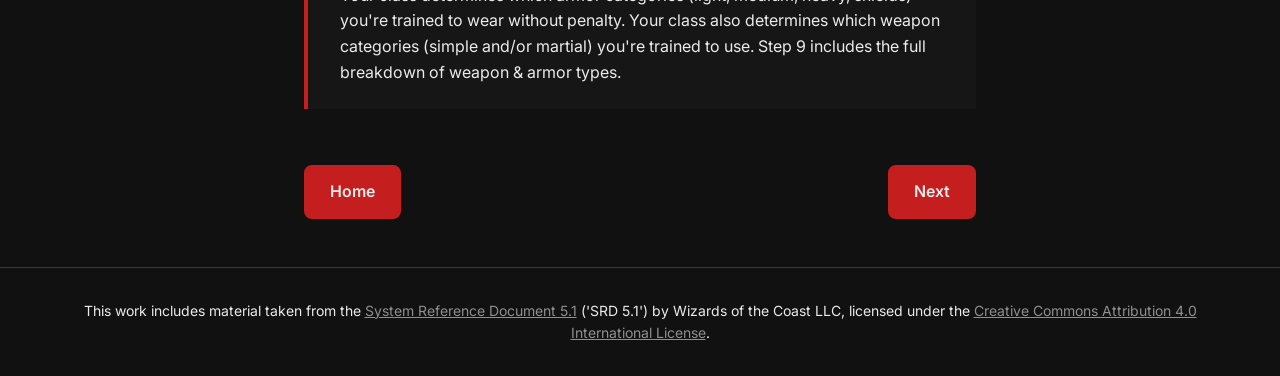
==== commit 8030f733: "character option cards moved to character-creator" ====
--- a/character-creator.html
+++ b/character-creator.html
@@ -158,13 +158,12 @@
         <h1>Some Terms Before We Begin</h1>
 
         <div class="sheet-tip">
-          <strong>&#x270E; Sheet Tip: </strong> Grab a blank Character Sheet
-          before you start. Every step you'll go through tells you exactly which
-          box to fill in.
+          &#x270E; Sheet Tip: Grab a blank Character Sheet before you start.
+          Every step you'll go through tells you exactly which box to fill in.
 
           <div class="center-container">
             <a
-              class="btn btn-primary"
+              class="btn btn-secondary"
               href="https://media.wizards.com/2022/dnd/downloads/DnD_5E_CharacterSheet_FormFillable.pdf"
               target="_blank"
               rel="noopener noreferrer"
@@ -179,16 +178,17 @@
           <p>
             These are a few terms that will help us going forward. If you have
             any questions about a word, check the Glossary page in the
-            "Reference" menu.
+            "Reference" menu (or the &#x2630; icon on mobile).
           </p>
           <h3>Dice Notation</h3>
           <p>
             The number before the d is how many dice to roll, the number after
             is how many sides each die has. For example, 2d6 means 2 six-sided
             dice. A full dice set includes: d4, d6, d8, d10, d12, d20, and a
-            second d10 marked 00-90. Roll the two d10s together to get a d100
-            (also called a percentile die), with the 00-90 die being the tens
-            place.
+            d100 (a second d10 marked 00-90). To get a d100 (also called a
+            percentile die), roll the 2 d10s together with the 00-90 die being
+            the tens place, and the 0-9 being the ones place. The percentile die
+            is not very commonly used.
           </p>
 
           <h3>Ability Check</h3>
@@ -229,7 +229,7 @@
             the two numbers.
           </p>
 
-          <h3>Natural 20s & Natural 1s</h3>
+          <h3>Critical Rolls: Natural 20s & Natural 1s</h3>
           <p>
             If you've heard of D&D before, you've probably heard of the
             excitement of rolling a "Natural 20", but what does that mean? Rules
@@ -244,16 +244,30 @@
             outside of combat) a Critical Success. Another house rule, that is
             usually paired with the Natural 20 rule, is to consider Natural 1s
             (rolling a 1 before modifiers) as a "critical failure". For example,
-            instead of picking a lock, maybe the rogue makes the lock even
-            harder to pick by breaking an internal component. Natural 1s and
-            Natural 20s (outside of combat) are not in the official rules, so
-            make sure to check with your DM if they include them, before
-            playing.
+            instead of picking a lock, maybe the rogue makes the lock more
+            difficult by breaking an internal component. Natural 1s and Natural
+            20s (outside of combat) are not in the official rules, so make sure
+            to check with your DM if they include them, before playing.
           </p>
           <div class="dm-note">
-            Note for DMs: Try to avoid making a Natural 1 completely
-            humiliating, your players are still experts at their class.
+            Note for DMs: Try to avoid making a Natural 1 completely humiliating
+            as your player's characters are still experts at their class, at
+            least compared to the average individual.
           </div>
+        </div>
+
+        <div class="section">
+          <h3>Actions on Your Turn</h3>
+          <p>
+            On your turn in combat you typically get one Action (attacking,
+            casting most spells, dashing, etc.), one Movement (up to your
+            speed), and one Bonus Action if a feature specifically grants one. A
+            Reaction is a special action you can take once per round, even
+            outside your turn, when its trigger condition is met (like an
+            Opportunity Attack). We'll cover this in full on the Survive Combat
+            page, but you'll see these terms in your class features starting in
+            Step 3.
+          </p>
         </div>
 
         <div class="section">
@@ -311,9 +325,9 @@
 
         <!-- Step Content-->
         <div class="sheet-tip">
-          <strong>&#x270E; Sheet Tip: </strong>Think about your character idea
-          from a conceptual standpoint. Who are they? What do they want? What do
-          they like? What do they hate?
+          &#x270E; Sheet Tip: Think about your character idea from a conceptual
+          standpoint. Who are they? What do they want? What do they like? What
+          do they hate?
         </div>
 
         <!-- Conceptual background -->
@@ -492,7 +506,7 @@
           <p>
             Later on, in Step 6, you'll choose a "background," which is the
             mechanical side of your character's history in one word (Ex:
-            acolyte, criminal, soldier, sage).
+            Acolyte, Criminal, Soldier, or Sage).
           </p>
           <p>
             It grants you skills, tools, and a bit more flavor to round out your
@@ -531,8 +545,8 @@
 
         <!-- step content -->
         <div class="sheet-tip">
-          <strong>&#x270E; Sheet Tip:</strong> Write this in the "Class &amp;
-          Level" box at the top of your character sheet (Ex. Fighter 1).
+          &#x270E; Sheet Tip: Write this in the "Class &amp; Level" box at the
+          top of your character sheet (Ex. Fighter 1).
         </div>
 
         <div class="section">
@@ -594,154 +608,102 @@
           </p>
         </div>
 
+        <div class="section">
+          <h2>How to Read a Class Entry</h2>
+
+          <h3>Saving Throws</h3>
+          <p>
+            Every class makes you proficient in exactly two saving throws,
+            listed at the top of the class entry.
+          </p>
+          <p>
+            &#x270E; Mark both in the "Saving Throws" section on the first page
+            of your sheet by filling in the bubble next to each one.
+          </p>
+
+          <h3>Armor and Weapon Proficiencies</h3>
+          <p>
+            The entry lists which armor categories (light, medium, heavy,
+            shields) and weapon categories (simple, martial) your class is
+            trained in.
+          </p>
+          <p>
+            &#x270E; Write these in the "Other Proficiencies & Languages" box on
+            the first page of your sheet.
+          </p>
+
+          <h3>Skills</h3>
+          <p>
+            Your class offers a short list of skills to choose from and tells
+            you how many to pick (usually two). Hold off on selecting them for
+            now, as Step 7 covers skills in full. Just make a note of which
+            skills are on your class's list.
+          </p>
+
+          <h3>Starting Equipment</h3>
+          <p>
+            Your class gives you a choice of starting gear, usually something
+            like "option A or option B." Pick one from each choice. If it says
+            something like "any martial melee weapon" or "any simple weapon,"
+            just write that down for now. We'll go over weapons and gear in Step
+            9.
+          </p>
+
+          <h3>Level 1 Features</h3>
+          <p>
+            Once you open a class's entry, the "Features at level 1" is what you
+            are looking for. Click "Full Class Details" to see a level-by-level
+            list of every feature and when you unlock it.
+          </p>
+          <p>
+            &#x270E; Write the 1st level feature names in the "Features &
+            Traits" box on the first page of your sheet.
+          </p>
+          <p>
+            Some of them are choices you need to make right now (a Fighter picks
+            a Fighting Style; a Cleric picks a Divine Domain), so read each one
+            and decide. You don't need to memorize the rules, just know what you
+            have access to.
+          </p>
+        </div>
+
         <!-- Class list -->
-        <div class="section">
-          <h2>The Class List Expanded - The Nitty-Gritty</h2>
-          <p>
-            Stuck on which one to choose? Non-spellcasters, like fighter, are
-            easier to understand for newcomers. If you're leaning spellcaster,
-            Clerics are always a good addition to the party, and aren't too
-            complex.
-          </p>
-          <div class="table-wrap">
-            <table class="modifier-table class-table">
-              <tr>
-                <th>Class</th>
-                <th>Hit Die</th>
-                <th>Primary Ability/Abilities</th>
-                <th>Spellcasting</th>
-                <th>Subclass Level</th>
-              </tr>
-              <tr>
-                <td>Barbarian</td>
-                <td>d12</td>
-                <td>Strength</td>
-                <td>None</td>
-                <td>3</td>
-              </tr>
-              <tr>
-                <td>Bard</td>
-                <td>d8</td>
-                <td>Charisma</td>
-                <td>Yes (Charisma)</td>
-                <td>3</td>
-              </tr>
-              <tr>
-                <td>Cleric</td>
-                <td>d8</td>
-                <td>Wisdom</td>
-                <td>Yes (Wisdom)</td>
-                <td>1</td>
-              </tr>
-              <tr>
-                <td>Druid</td>
-                <td>d8</td>
-                <td>Wisdom</td>
-                <td>Yes (Wisdom)</td>
-                <td>2</td>
-              </tr>
-              <tr>
-                <td>Fighter</td>
-                <td>d10</td>
-                <td>Strength or Dexterity</td>
-                <td>With Subclass (Intelligence)</td>
-                <td>3</td>
-              </tr>
-              <tr>
-                <td>Monk</td>
-                <td>d8</td>
-                <td>Dexterity &amp; Wisdom</td>
-                <td>None</td>
-                <td>3</td>
-              </tr>
-              <tr>
-                <td>Paladin</td>
-                <td>d10</td>
-                <td>Strength &amp; Charisma</td>
-                <td>Yes at Level 2 (Charisma)</td>
-                <td>3</td>
-              </tr>
-              <tr>
-                <td>Ranger</td>
-                <td>d10</td>
-                <td>Dexterity &amp; Wisdom</td>
-                <td>Yes at level 2 (Wisdom)</td>
-                <td>3</td>
-              </tr>
-              <tr>
-                <td>Rogue</td>
-                <td>d8</td>
-                <td>Dexterity</td>
-                <td>With Subclass (Intelligence)</td>
-                <td>3</td>
-              </tr>
-              <tr>
-                <td>Sorcerer</td>
-                <td>d6</td>
-                <td>Charisma</td>
-                <td>Yes (Charisma)</td>
-                <td>1</td>
-              </tr>
-              <tr>
-                <td>Warlock</td>
-                <td>d8</td>
-                <td>Charisma</td>
-                <td>Yes (Charisma)</td>
-                <td>1</td>
-              </tr>
-              <tr>
-                <td>Wizard</td>
-                <td>d6</td>
-                <td>Intelligence</td>
-                <td>Yes (Intelligence)</td>
-                <td>2</td>
-              </tr>
-              <tr>
-                <td>Artificer (Optional)</td>
-                <td>d8</td>
-                <td>Intelligence</td>
-                <td>Yes (Intelligence)</td>
-                <td>3</td>
-              </tr>
-            </table>
-          </div>
-
-          <!-- Artificer is not part of the core rules / SRD 5.1 -->
-          <p>
-            <i>
-              Note: The Artificer isn't part of the core rules, so make sure you
-              ask your DM before choosing this class.
-            </i>
-          </p>
-        </div>
-
-        <div class="section">
-          <h2>Where To See The Full Class List</h2>
-          <p>Click the button below to see the full list of classes.</p>
-          <p>
-            <span class="dm-note">
-              Note: Artificer and Blood Hunter on the link below are not from
-              the core D&D Rule Books, so make sure to check with your DM before
-              considering either of those
-            </span>
-          </p>
-          <a
-            class="btn btn-primary"
-            href="https://dnd5e.wikidot.com/#toc19"
-            target="_blank"
-            rel="noopener noreferrer"
-          >
-            Browse the Full Class List (dnd5e Wikidot)
-          </a>
-        </div>
-
-        <div class="section">
-          <h2>What to Write Down</h2>
+        <div class="section section-full-border" id="classes">
+          <h2>Classes</h2>
+          <p>Click a card to open it and view the details of the class.</p>
+
           <p>
             &#x270E; Once you've decided on a class, write it in the "Class &
             Level" box at the top of the first page. For example, if you chose
             Fighter at first level, you would write: "Fighter 1"
           </p>
+
+          <h3>Core Classes</h3>
+          <!-- Cards are rendered from the CLASSES array in js/reference-data.js -->
+          <div class="option-cards" id="class-cards"></div>
+
+          <br />
+
+          <h2>Other Classes</h2>
+          <p>
+            Not part of the free core rules, but popular additions from later
+            sourcebooks and homebrew.
+          </p>
+          <p class="dm-note">
+            Note: Artificer and Blood Hunter are not from the core D&D Rule
+            Books, so make sure to check with your DM before considering either
+            of those.
+          </p>
+          <div class="option-cards" id="other-class-cards"></div>
+
+          <div class="center-container">
+            <h3>
+              Want to see all of the full class details at once? Click below.
+            </h3>
+            <a class="btn btn-secondary" href="classes.html">
+              See Full Class Details →
+            </a>
+          </div>
         </div>
       </div>
 
@@ -752,8 +714,8 @@
 
         <!-- step content -->
         <div class="sheet-tip">
-          <strong>&#x270E; Sheet Tip: </strong>Write this in the "Race" box at
-          the top of your character sheet.
+          &#x270E; Sheet Tip: Write this in the "Race" box at the top of your
+          character sheet.
         </div>
 
         <div class="section">
@@ -761,9 +723,9 @@
           <p>
             Your race represents your character's ancestry, the people or
             lineage they were born into. It's mostly a story choice (are you a
-            human, an elf, a dwarf, a halfling, or something more unusual), but
-            it also comes with a small bundle of built-in traits that shape how
-            your character moves through the world.
+            human, elf, dwarf, halfling, or something more unusual), but it also
+            comes with a small bundle of built-in traits that shape how your
+            character moves through the world.
           </p>
         </div>
 
@@ -781,6 +743,22 @@
             added on top of the scores you'll set in Step 5 (for example, elves
             get +2 to Dexterity).
           </p>
+          <details>
+            <summary class="collapse-heading">
+              <span class="icon">▼</span>
+              Optional Rule: Moving Racial Bonuses (TCE)
+            </summary>
+            <p>
+              The rules expansion "Tasha's Cauldron of Everything (TCE)"
+              introduced an optional rule allowing you to put the +2 and +1 (or
+              3 +1s) into any ability scores (as long as they weren't the same
+              Ability Score) instead of the ones set by the race.
+            </p>
+            <p>
+              As always, make sure to check with your DM if they allow this
+              optional rule before commiting to it.
+            </p>
+          </details>
 
           <h3>Size</h3>
           <p>
@@ -788,10 +766,21 @@
             you take up, the speed you walk, and some of the gear you can use.
           </p>
 
-          <h3>Speed</h3>
-          <p>
-            How far you can move on your turn, measured in feet (most races walk
-            30 feet, some are faster or slower).
+          <h3>Movement Speed</h3>
+          <p>
+            Your speed is how many feet you can move on your turn in combat, and
+            it's a good baseline for travel outside of combat too. Most races
+            walk 30 feet, though some (like gnomes and dwarves) are a bit slower
+            at 25 feet, and a few are faster.
+          </p>
+          <p>
+            &#x270E; Whatever your race grants, write that number in the "Speed"
+            box near the top of your sheet.
+          </p>
+          <p>
+            Difficult terrain (like rubble, mud, or thick underbrush) costs
+            extra movement, and some race traits or spells can boost your speed
+            further.
           </p>
 
           <h3>Languages</h3>
@@ -814,48 +803,34 @@
           </p>
         </div>
 
-        <div class="section">
-          <h2>Movement Speed</h2>
-          <p>
-            Your <strong>speed</strong> is how many feet you can move on your
-            turn in combat, and it's a good baseline for travel outside of
-            combat too. Most races walk 30 feet, though some (like gnomes and
-            dwarves) are a bit slower at 25 feet, and a few are faster. Whatever
-            your race grants, write that number in the "Speed" box near the top
-            of your sheet.
-          </p>
-          <p>
-            Difficult terrain (like rubble, mud, or thick underbrush) costs
-            extra movement, and some race traits or spells can boost your speed
-            further.
-          </p>
-          <p>&#x270E; This will go in the "Speed" box on the first page.</p>
-        </div>
-
-        <div class="section">
-          <h2>Where to See the Full List</h2>
+        <div class="section section-full-border" id="races">
+          <h2>Races</h2>
           <p>
             There are a lot of races to choose from, and each one has its own
-            set of traits. Rather than listing them all here, browse the full
-            lineup and pick whichever fits the character concept you built back
-            in Step 2. When you've decided, write it in the "Race" box, you'll
+            set of traits. The full free rules lineup is below, so pick
+            whichever fits the character concept you built back in Step 2. If
+            there isn't any that match here, you can find more online.
+          </p>
+          <p>
+            &#x270E; When you've decided, write it in the "Race" box. You'll
             apply its ability score increases once you set your scores in Step
             5.
           </p>
+          <p class="dm-note">
+            DM Note: Some races you can find online may be from other sources,
+            make sure to confirm with your DM on which sources they use.
+          </p>
+
+          <!-- Cards are rendered from the RACES array in js/reference-data.js -->
+          <div class="option-cards" id="race-cards"></div>
+
           <div class="center-container">
-            <a
-              class="btn btn-primary"
-              href="https://dnd5e.wikidot.com/#toc2"
-              target="_blank"
-              rel="noopener noreferrer"
-            >
-              Browse the Full Race List (dnd5e Wikidot)
+            <h3>Interested in a flora-based homebrew elf race?</h3>
+
+            <a class="btn btn-secondary" href="xumaria.html">
+              Check out the Verdarii →
             </a>
           </div>
-          <p class="dm-note">
-            DM Note: Some races may be from other sources, make sure to confirm
-            with your DM on which sources they use.
-          </p>
         </div>
       </div>
 
@@ -866,10 +841,10 @@
 
         <!-- step content -->
         <div class="sheet-tip">
-          <strong>&#x270E; Sheet Tip: </strong>On the official sheet, each
-          Ability Score gets a large box, where the Ability Score goes, with a
-          small oval below it where the Modifier goes. Alternatively, you can
-          swap the two, but that is left up to personal/group preference.
+          &#x270E; Sheet Tip: On the official sheet, each Ability Score gets a
+          large box, where the Ability Score goes, with a small oval below it
+          where the Modifier goes. Alternatively, you can swap the two, but that
+          is left up to personal/group preference.
         </div>
 
         <!-- 6 Scores overview -->
@@ -878,10 +853,10 @@
           <h3>Strength (STR)</h3>
           <p>
             Measures physical power, athletic training and the extent to which
-            you can exert raw bodily force. In combat, your
-            <strong>Strength</strong> modifier is added to melee weapon attack
-            rolls (to determine if you hit) and to the damage roll (to determine
-            how hard you hit. More on that in step 10)
+            you can exert raw bodily force. In combat, your Strength modifier is
+            added to melee weapon attack rolls (to determine if you hit) and to
+            the damage roll (to determine how hard you hit. More on that in step
+            10)
           </p>
           <p>Important For: Barbarian, Fighter (STR based), Paladin</p>
 
@@ -890,9 +865,8 @@
             Measures physical agility, reflexes, balance, and hand-eye
             coordination. Dexterity contributes to how hard you are to hit. The
             more agile you are, the harder it is for enemies to land a blow.
-            You'll calculate the exact number (called
-            <strong>Armor Class</strong> or <strong>AC</strong>) in step 9, once
-            you've also chosen your armor.
+            You'll calculate the exact number (called Armor Class or AC ) in
+            step 9, once you've also chosen your armor.
           </p>
           <p>Important For: Rogue, Ranger, Monk, Fighter (DEX based)</p>
 
@@ -930,14 +904,42 @@
           <p>Important For: Bard, Paladin, Sorcerer, Warlock</p>
         </div>
 
+        <!-- What to grab from Steps 3 & 4 before generating numbers -->
+        <div class="section">
+          <h2>What You'll Need From Earlier Steps</h2>
+          <p>
+            Before you start generating numbers, grab two things from your
+            earlier choices.
+          </p>
+
+          <h3>Your Class's Primary Ability</h3>
+          <p>
+            From Step 3, your class entry lists a primary ability (or two).
+            That's where you'll want your highest score. If you don't remember
+            it, the table earlier in Step 3 has it.
+          </p>
+
+          <h3>Your Race's Ability Score Increases</h3>
+          <p>
+            From Step 4, your race bumps certain scores after you assign them.
+            Keep that in mind as you go: a racial +2 can nudge a 14 up to a 16,
+            which is a meaningful difference.
+          </p>
+        </div>
+
         <!-- How to roll them -->
         <div class="section">
-          <h2>How to Determine Your Scores</h2>
+          <h2>Generate Your Scores</h2>
           <p>
             Ability scores are determined three main ways, but no matter which
             method you use, ability scores max out at 20 for player characters,
             even after racial bonuses and level-ups. Make sure to check with
             your DM before choosing a method, as some DMs may have a preference.
+          </p>
+          <p>
+            If your desired scores don't pan out the way you had planned for a
+            certain class, you are always welcome to switch classes. Just make
+            sure to write down all of the information for the new class!
           </p>
 
           <!-- Rolling for Stats -->
@@ -949,11 +951,10 @@
               (ignore the lowest rolled die). Then repeat this for all six
               ability scores. Once you have all six numbers, assign them to
               whichever abilities you like (usually putting your highest in your
-              class's primary ability), then add in the ability score increases
-              from the race you chose in Step 4. Know these numbers still aren't
-              final; leveling up later can raise them further. This option (in
-              my opinion) is the most enjoyable, because who doesn't like
-              rolling a lot of dice?
+              class's primary ability). Know these numbers still aren't final;
+              leveling up later can raise them further. This option (in my
+              opinion) is the most enjoyable, because who doesn't like rolling a
+              lot of dice?
             </p>
           </div>
 
@@ -1029,9 +1030,32 @@
           </div>
         </div>
 
+        <!-- Assigning scores to abilities -->
+        <div class="section">
+          <h2>Assign Your Scores</h2>
+          <p>
+            &#x270E; Once you have your six numbers, write each one in the large
+            box next to the ability name on your sheet. Put your highest number
+            in your class's primary ability, and work down from there.
+            Constitution is worth investing in for almost every character since
+            it directly affects your hit points, so try not to dump it entirely.
+          </p>
+        </div>
+
+        <!-- Applying racial ability score increases -->
+        <div class="section">
+          <h2>Add Your Racial Increases</h2>
+          <p>
+            &#x270E; Now take the ability score increases from your race (Step
+            4) and add them on top of what you just assigned. Update the large
+            score box and recalculate the modifier oval below it. Scores cap at
+            20, even with racial bonuses.
+          </p>
+        </div>
+
         <!-- What to do with Ability Scores -->
         <div class="section">
-          <h2>So What Do I Do With These Numbers?</h2>
+          <h2>Calculate Your Modifiers</h2>
           <p>
             Your Ability Scores are the basis of your character's technical
             ability. They affect your health, how hard you hit, how well you
@@ -1045,7 +1069,7 @@
             To calculate your modifier, take your Ability Score, subtract 10,
             and divide by 2, rounding down if necessary (see table below).
           </p>
-          <p><strong>Example - You rolled a 17:</strong></p>
+          <p>Example - You rolled a 17:</p>
           <p>17 - 10 = 7 -> 7 / 2 = 3.5 -> rounded down -> modifier = +3</p>
 
           <!-- Ability Score Modifier Table-->
@@ -1135,18 +1159,21 @@
 
         <!-- step content -->
         <div class="sheet-tip">
-          <strong>&#x270E; Sheet Tip: </strong>Write this in the "Background"
-          box at the top of your character sheet.
+          &#x270E; Sheet Tip: Write this in the "Background" box at the top of
+          your character sheet.
         </div>
 
         <div class="section">
           <h2>What Is a Background?</h2>
           <p>
             Your background is what your character did with their life before
-            they became an adventurer. Were they a soldier, a criminal, a
-            scholar, or a temple acolyte? It's a short answer to the question
-            "where did this person come from?" and it helps ground your concept
-            in the world.
+            they became an adventurer. Were they a
+            <a class="text-link" href="#soldier">soldier</a>, a
+            <a class="text-link" href="#criminal">criminal</a>, a
+            <a class="text-link" href="#sage">scholar</a>, or a temple
+            <a class="text-link" href="#acolyte">acolyte</a>? It's a short
+            answer to the question "where did this person come from?" and it
+            helps ground your concept in the world.
           </p>
         </div>
 
@@ -1200,23 +1227,24 @@
             over equipment more in Step 9.
           </p>
         </div>
-        <div class="section">
+
+        <div class="section section-full-border" id="backgrounds">
           <h2>Choose your Background</h2>
           <p>
-            Pick the background that best matches the concept you sketched out
-            in Step 2, then write it in the "Background" box.
-          </p>
-
-          <div class="center-container">
-            <a
-              class="btn btn-primary"
-              href="https://dnd5e.wikidot.com/#toc3"
-              target="_blank"
-              rel="noopener noreferrer"
-            >
-              Browse the Full Background List (dnd5e Wikidot)
-            </a>
-          </div>
+            &#x270E; Pick the background that best matches the concept you
+            sketched out in Step 2, then write it in the "Background" box.
+          </p>
+          <p>
+            Each background entry includes tables of suggested Personality
+            Traits, Ideals, Bonds, and Flaws.
+          </p>
+          <p>
+            &#x270E; If you left those boxes blank back in Step 2, fill them in
+            now: either roll on the tables or just pick the lines that sound
+            most like your character.
+          </p>
+          <!-- Cards are rendered from the BACKGROUNDS array in js/reference-data.js -->
+          <div class="option-cards" id="background-cards"></div>
         </div>
       </div>
 
@@ -1227,8 +1255,8 @@
 
         <!-- step content -->
         <div class="sheet-tip">
-          <strong>&#x270E; Sheet Tip: </strong>Bubble the skills you're
-          proficient in under the "Skills" section on your character sheet.
+          &#x270E; Sheet Tip: Bubble the skills you're proficient in under the
+          "Skills" section on your character sheet.
         </div>
 
         <div class="section">
@@ -1290,8 +1318,9 @@
           <p>
             Every skill is tied to one of your six ability scores. When you make
             a skill check, you roll a d20 and add that ability's modifier, plus
-            your proficiency bonus if you're trained in the skill. Here are the
-            main skills grouped by the ability that governs them.
+            your proficiency bonus if you're trained in the skill. Below are the
+            main skills grouped by the ability that governs them, however on
+            your sheet, they're presented alphabetically.
           </p>
 
           <h3>Strength</h3>
@@ -1334,10 +1363,10 @@
 
           <h3>Constitution</h3>
           <p>
-            You'll notice <strong>Constitution</strong> has no skills. Instead
-            it works quietly in the background, affecting your hit points and
-            certain saving throws. It still matters, it just won't show up in
-            the Skills section of your sheet.
+            You'll notice Constitution has no skills. Instead it works quietly
+            in the background, affecting your hit points and certain saving
+            throws. It still matters, it just won't show up in the Skills
+            section of your sheet.
           </p>
         </div>
 
@@ -1365,14 +1394,17 @@
             your class and your background each hand you a limited menu to
             choose from. A class might say "choose two from Acrobatics,
             Athletics, Stealth, and a few others," while your background simply
-            grants a fixed couple of skills.
+            grants a fixed couple of skills. If there is a skill that comes from
+            both your background and your class, take the background's skill and
+            take a different skill offered by your class.
           </p>
           <p>
             &#x270E; When selecting a Skill, you'll bubble in the circle next to
             that Skill on your Character Sheet. Bubble in the Skills from your
             Background first, as those are preset. Once you've done that, return
             to your Class's skill list and choose however many your class allows
-            from that list (usually two).
+            from that list (usually two), excluding the ones you already chose
+            from your background.
           </p>
         </div>
 
@@ -1400,9 +1432,8 @@
 
         <!-- step content -->
         <div class="sheet-tip">
-          <strong>&#x270E; Sheet Tip: </strong>Write these on the "Spells" page
-          on your character sheet. We'll be spending most of our time on this
-          page.
+          &#x270E; Sheet Tip: Write these on the "Spells" page on your character
+          sheet. We'll be spending most of our time on this page.
         </div>
 
         <div class="section">
@@ -1456,8 +1487,148 @@
           <p>
             The wizard is a special caster that uses a spellbook. They "know"
             multiple spells in their book (recording them), but also must
-            <strong>prepare</strong> a smaller subset each day (equal to Wizard
-            level + Intelligence Modifier)
+            prepare a smaller subset each day (equal to Wizard level +
+            Intelligence Modifier)
+          </p>
+        </div>
+
+        <div class="section">
+          <h2>Starting Spells at Level 1</h2>
+          <p>
+            How many spells and slots you start with depends on your class.
+            Here's the breakdown. Paladins and Rangers don't get spells until
+            level 2, so if your game starts at level 1, you can skip the rest of
+            this step and come back after your first level-up.
+          </p>
+
+          <div class="table-wrap">
+            <table class="modifier-table">
+              <thead>
+                <tr>
+                  <th scope="col">Class</th>
+                  <th scope="col">Cantrips</th>
+                  <th scope="col">Spells Known or Prepared</th>
+                  <th scope="col">1st-Level Slots</th>
+                </tr>
+              </thead>
+              <tbody>
+                <tr>
+                  <td>Bard</td>
+                  <td>2</td>
+                  <td>4 known</td>
+                  <td>2</td>
+                </tr>
+                <tr>
+                  <td>Cleric</td>
+                  <td>3</td>
+                  <td>Wisdom modifier + 1 prepared</td>
+                  <td>2</td>
+                </tr>
+                <tr>
+                  <td>Druid</td>
+                  <td>2</td>
+                  <td>Wisdom modifier + 1 prepared</td>
+                  <td>2</td>
+                </tr>
+                <tr>
+                  <td>Sorcerer</td>
+                  <td>4</td>
+                  <td>2 known</td>
+                  <td>2</td>
+                </tr>
+                <tr>
+                  <td>Warlock</td>
+                  <td>2</td>
+                  <td>2 known</td>
+                  <td>1</td>
+                </tr>
+                <tr>
+                  <td>Wizard</td>
+                  <td>3</td>
+                  <td>6 in spellbook; Intelligence modifier + 1 prepared</td>
+                  <td>2</td>
+                </tr>
+                <tr>
+                  <td>Paladin</td>
+                  <td>—</td>
+                  <td>—</td>
+                  <td>None until level 2</td>
+                </tr>
+                <tr>
+                  <td>Ranger</td>
+                  <td>—</td>
+                  <td>—</td>
+                  <td>None until level 2</td>
+                </tr>
+              </tbody>
+            </table>
+          </div>
+
+          <p>
+            &#x270E; Write your spell save DC and spell attack modifier in the
+            boxes at the top of the Attacks & Spellcasting section (you
+            calculated these earlier in this step). Then write out each spell
+            you've chosen below them: cantrips first, then your leveled spells.
+          </p>
+        </div>
+
+        <div class="section">
+          <h2>Spell Components</h2>
+          <p>
+            Every spell lists a Components line that tells you what it
+            physically takes to cast. There are three kinds.
+          </p>
+
+          <h3>Verbal (V)</h3>
+          <p>
+            You have to speak, so you can't cast it while silenced, gagged, or
+            anywhere speaking would blow your cover.
+          </p>
+
+          <h3>Somatic (S)</h3>
+          <p>
+            You need at least one free hand for the gestures. If both hands are
+            occupied and you can't free one up, you can't complete the cast.
+          </p>
+
+          <h3>Material (M)</h3>
+          <p>
+            The spell requires a physical component: sometimes something
+            specific (a pinch of soot, a bit of fleece), sometimes just anything
+            from a standard component pouch. A component pouch or a spellcasting
+            focus (a wand, orb, staff, or holy symbol depending on your class)
+            covers almost all material components automatically. Your starting
+            equipment should include one.
+          </p>
+        </div>
+
+        <div class="section">
+          <h2>Concentration</h2>
+          <p>
+            Some spells have a duration labeled Concentration , meaning they
+            stay active as long as you keep your focus on them.
+          </p>
+          <p>
+            You can only concentrate on one spell at a time. Casting a second
+            concentration spell immediately ends the first. If you take damage
+            while concentrating, you make a Constitution saving throw (DC 10 or
+            half the damage taken, whichever is higher) or lose the spell. Worth
+            keeping in mind when you're choosing armor.
+          </p>
+        </div>
+
+        <div class="section">
+          <h2>Ritual Spells</h2>
+          <p>
+            Some spells are tagged as Rituals . If your class has the ability to
+            cast rituals (Clerics, Druids, and Wizards always do; Bards get it
+            as a class feature), you can cast these without spending a spell
+            slot; it just takes 10 extra minutes.
+          </p>
+          <p>
+            It's worth scanning the spell list for rituals when you're picking
+            spells, especially utility ones like Detect Magic or Identify. Free
+            casting costs nothing but time.
           </p>
         </div>
 
@@ -1582,6 +1753,22 @@
             that use a saving throw instead, just note the effect and reference
             your Spell Save DC.
           </p>
+          <p>
+            When you're ready to pick your spells, the link below lets you
+            filter by class so you only see what's available to you. Read each
+            spell's full entry before choosing; knowing what your spells
+            actually do is worth the extra few minutes.
+          </p>
+          <div class="center-container">
+            <a
+              class="btn btn-primary"
+              href="https://www.dndbeyond.com/spells"
+              target="_blank"
+              rel="noopener noreferrer"
+            >
+              Browse the Spell List (D&D Beyond)
+            </a>
+          </div>
         </div>
       </div>
 
@@ -1592,8 +1779,8 @@
 
         <!-- step content -->
         <div class="sheet-tip">
-          <strong>&#x270E; Sheet Tip: </strong>Write these in the "Equipment"
-          section of your character sheet.
+          &#x270E; Sheet Tip: Write these in the "Equipment" section of your
+          character sheet.
         </div>
 
         <div class="section">
@@ -1703,6 +1890,16 @@
           </p>
           <p>Below is how to calculate it based on your armor type.</p>
 
+          <h3>No Armor</h3>
+          <p>
+            If you're not wearing any armor at all, your base AC is 10 + your
+            Dexterity modifier . Some classes improve on this with their own
+            Unarmored Defense feature: a Barbarian uses 10 + Dex + Constitution,
+            and a Monk uses 10 + Dex + Wisdom. If your class has Unarmored
+            Defense in its level 1 features (you wrote those down in Step 3),
+            use that formula instead.
+          </p>
+
           <h3>Light Armor</h3>
           <p>
             Light armor is easy to move in and rewards a high Dexterity, favored
@@ -1719,14 +1916,16 @@
           <p>
             Heavy armor gives the most protection, but is bulky and demands a
             strong character to wear well. For your AC, just take the armor's
-            base AC, do not add your Dexterity Modifier. You also have
-            disadvantage on Stealth Ability Checks.
+            base AC, do not add your Dexterity Modifier.
           </p>
           <h3>Shields</h3>
           <p>
             Shields are held in one hand and add a bit of extra protection on
             top of whatever armor you're already wearing. For your AC, add +2 to
-            any of the above armor types (if you're proficient with shields).
+            any of the above armor types. If you're not proficient with shields,
+            you have disadvantage on any Ability Check, Saving Throw, or Attack
+            roll using Strength or Dexterity, and you can't cast spells while
+            wielding the shield (like with armor).
           </p>
 
           <p>
@@ -1858,6 +2057,19 @@
                 </tr>
               </table>
             </div>
+
+            <p>
+              The Strength column is a minimum requirement. If your Strength
+              score is lower than the number listed, your movement speed drops
+              by 10 feet while wearing that armor.
+            </p>
+            <p>
+              The Stealth column marks every armor that imposes disadvantage on
+              Stealth checks. It's not just heavy armor: Padded (light), Scale
+              Mail, and Half Plate (both medium) have it too. Check the column
+              before committing to an armor choice if your character plans on
+              sneaking around.
+            </p>
           </details>
         </div>
 
@@ -1889,9 +2101,8 @@
 
           <h3>Weapon Properties</h3>
           <p>
-            Each weapon in the tables below also lists its
-            <strong>properties</strong>, a handful of tags that describe how it
-            works.
+            Each weapon in the tables below also lists its properties , a
+            handful of tags that describe how it works.
           </p>
 
           <details>
@@ -1900,52 +2111,91 @@
               Here is a list of the most common properties:
             </summary>
 
-            <h3>Finesse</h3>
+            <div class="table-wrap">
+              <table class="modifier-table">
+                <thead>
+                  <tr>
+                    <th scope="col">Property</th>
+                    <th scope="col">What it means</th>
+                  </tr>
+                </thead>
+                <tbody>
+                  <tr>
+                    <td>Finesse</td>
+                    <td>
+                      You can use Dexterity instead of Strength for attack and
+                      damage rolls. You must use the same ability for both.
+                    </td>
+                  </tr>
+                  <tr>
+                    <td>Light</td>
+                    <td>
+                      Small enough to use in your off hand for two-weapon
+                      fighting.
+                    </td>
+                  </tr>
+                  <tr>
+                    <td>Heavy</td>
+                    <td>
+                      Too unwieldy for Small creatures, who have disadvantage on
+                      attack rolls with it.
+                    </td>
+                  </tr>
+                  <tr>
+                    <td>Reach</td>
+                    <td>Extends your melee range by 5 feet.</td>
+                  </tr>
+                  <tr>
+                    <td>Thrown</td>
+                    <td>
+                      You can throw it as a ranged attack. Uses Strength for
+                      attack and damage, or Dexterity if the weapon also has
+                      Finesse.
+                    </td>
+                  </tr>
+                  <tr>
+                    <td>Versatile</td>
+                    <td>
+                      Can be used one-handed or two-handed. The two-handed
+                      damage die is listed in parentheses.
+                    </td>
+                  </tr>
+                  <tr>
+                    <td>Two-Handed</td>
+                    <td>Requires both hands to use.</td>
+                  </tr>
+                  <tr>
+                    <td>Ammunition</td>
+                    <td>
+                      Needs ammo to fire. Range is listed as two numbers (see
+                      below).
+                    </td>
+                  </tr>
+                  <tr>
+                    <td>Loading</td>
+                    <td>
+                      You can only fire one shot per action, no matter how many
+                      attacks you'd normally make.
+                    </td>
+                  </tr>
+                  <tr>
+                    <td>Special</td>
+                    <td>
+                      Has a unique rule. Check the full description in the Basic
+                      Rules for that weapon.
+                    </td>
+                  </tr>
+                </tbody>
+              </table>
+            </div>
+
+            <h3>Reading the Range</h3>
             <p>
-              You can use Dexterity instead of Strength for your attack and
-              damage rolls, but whichever you choose you must use for both types
-              of rolls.
-            </p>
-
-            <h3>Light</h3>
-            <p>Small and quick, needed for two-weapon fighting.</p>
-
-            <h3>Heavy</h3>
-            <p>
-              Bulky enough that Small characters have disadvantage using it.
-            </p>
-
-            <h3>Reach</h3>
-            <p>Adds 5 feet to how far you can attack in melee.</p>
-
-            <h3>Thrown</h3>
-            <p>You can throw it as a ranged attack, using the listed range.</p>
-
-            <h3>Versatile</h3>
-            <p>
-              Deals more damage when used with two hands (the second damage die
-              listed).
-            </p>
-
-            <h3>Two-Handed</h3>
-            <p>Requires both hands to use.</p>
-
-            <h3>Ammunition</h3>
-            <p>
-              Needs ammo (arrows, bolts, sling bullets) to fire, at the listed
-              range.
-            </p>
-
-            <h3>Loading</h3>
-            <p>
-              You can only fire one shot per attack action, no matter how many
-              attacks you'd normally get.
-            </p>
-
-            <h3>Special</h3>
-            <p>
-              The weapon has a unique rule of its own, check its full
-              description.
+              Range is written as two numbers separated by a slash, like 20/60
+              or 150/600. The first is your normal range in feet: attacks within
+              this distance work as usual. Between the two numbers you can still
+              attack, but with disadvantage . Beyond the second number, the
+              target is out of reach entirely.
             </p>
           </details>
 
@@ -2236,19 +2486,21 @@
 
           <h3>Attack Bonus</h3>
           <p>
-            The second box is for "Attack Bonus", which is equal to your
-            relevant weapon modifier + proficiency bonus (only if you're
-            proficient with that weapon, see Step 7). For ranged weapons, your
-            attack bonus will be your proficiency bonus + your Dexterity
-            modifier. For (most) melee weapons, your attack bonus will be your
-            proficiency bonus + your Strength modifier. If your melee weapon has
-            the
-            <strong>Finesse</strong> property you may use either Strength or
-            Dexterity (+ proficiency bonus) for your attack roll. When you
-            attack an enemy on your turn, you roll a d20 and add your attack
-            bonus. If you rolled equal to or higher than your enemy's Armor
-            Class (AC) on your attack roll, then you roll your Damage Die (up
-            next).
+            Your attack bonus is your relevant ability modifier plus your
+            proficiency bonus, but only if you're proficient with that weapon
+            (which you confirmed in Step 7). If you're not proficient, leave the
+            proficiency bonus out.
+          </p>
+          <p>
+            For most melee weapons the relevant ability is Strength. For ranged
+            weapons like bows and crossbows, it's Dexterity. Thrown weapons
+            (javelins, handaxes, daggers) use Strength like a normal melee
+            weapon, unless the weapon has Finesse , in which case you can use
+            either.
+          </p>
+          <p>
+            When you attack, roll a d20 and add your attack bonus. If the total
+            meets or beats your target's Armor Class, you hit.
           </p>
 
           <h3>Damage & Type</h3>
@@ -2280,17 +2532,17 @@
 
         <!-- step content -->
         <div class="sheet-tip">
-          <strong>&#x270E; Sheet Tip: </strong>These are all the stats and boxes
-          that are left over.
+          &#x270E; Sheet Tip: These are all the stats and boxes that are left
+          over.
         </div>
 
         <div class="section">
           <h2>Hit Points at First Level</h2>
           <p>
-            <strong>Hit points</strong>, or HP, are determined at first level by
-            taking the maximum on your character's hit die (determined by your
-            class) and add your Constitution modifier. That will be your maximum
-            HP, and your starting current HP.
+            Hit points , or HP, are determined at first level by taking the
+            maximum on your character's hit die (determined by your class) and
+            add your Constitution modifier. That will be your maximum HP, and
+            your starting current HP.
           </p>
           <p>
             &#x270E; Once you've calculated your starting HP, write it down next
@@ -2302,26 +2554,25 @@
         <div class="section">
           <h2>Hit Dice & Rests</h2>
           <p>
-            <strong>Hit Dice</strong> are special dice determined by your class
-            (for example, a wizard has a d6 for their hit die) that are used to
-            regain health, or determine how much health you gain at a level up
-            (more on leveling up on the "Extra Rules" page).
-          </p>
-          <p>
-            When you take a <strong>short rest</strong>
-            (a period of 1 hour, where you do low-effort tasks such as sitting
-            by a fire or reading a book), you can spend any number of your
-            available hit dice (you have a maximum equal to your level in that
-            class). For each die you spend, roll it and add your Constitution
-            modifier to that individual roll. Add up your results, and that's
-            how many hit points you recover. You can spend as few or as many as
-            you want.
-          </p>
-          <p>
-            When you take a <strong>long rest</strong> (an 8-hour resting
-            period, spent somewhere comfortable), you regain half of your total
-            hit dice (rounded down, with a minimum of 1), as well as restore
-            full HP. At level 1, that would just be one hit die.
+            Hit Dice are special dice determined by your class (for example, a
+            wizard has a d6 for their hit die) that are used to regain health,
+            or determine how much health you gain at a level up (more on
+            leveling up on the "Extra Rules" page).
+          </p>
+          <p>
+            When you take a short rest (a period of 1 hour, where you do
+            low-effort tasks such as sitting by a fire or reading a book), you
+            can spend any number of your available hit dice (you have a maximum
+            equal to your level in that class). For each die you spend, roll it
+            and add your Constitution modifier to that individual roll. Add up
+            your results, and that's how many hit points you recover. You can
+            spend as few or as many as you want.
+          </p>
+          <p>
+            When you take a long rest (an 8-hour resting period, spent somewhere
+            comfortable), you regain half of your total hit dice (rounded down,
+            with a minimum of 1), as well as restore full HP. At level 1, that
+            would just be one hit die.
           </p>
           <p>
             &#x270E; Write these in the "Hit Dice" box on the first page, in
@@ -2332,12 +2583,12 @@
         <div class="section">
           <h2>Saving Throw Modifiers</h2>
           <p>
-            A <strong>saving throw</strong> (or "save") is a roll you make to
-            resist or shrug off something bad, like a trap, a spell, or a
-            poison. Each of your six ability scores has its own saving throw,
-            and the math works just like a skill check: roll a d20, add that
-            ability's modifier, and add your proficiency bonus if your class
-            made you proficient in that save (back in Step 3).
+            A saving throw (or "save") is a roll you make to resist or shrug off
+            something bad, like a trap, a spell, or a poison. Each of your six
+            ability scores has its own saving throw, and the math works just
+            like a skill check: roll a d20, add that ability's modifier, and add
+            your proficiency bonus if your class made you proficient in that
+            save (back in Step 3).
           </p>
           <p>
             &#x270E; Fill in all six saving throw modifiers on your sheet, and
@@ -2348,11 +2599,11 @@
         <div class="section">
           <h2>Initiative</h2>
           <p>
-            Your <strong>Initiative</strong> bonus is going to be the exact same
-            as your <strong>Dexterity</strong> bonus. So if Dex. is +2,
-            Initiative is +2. When combat begins, everyone rolls a d20 and adds
-            their Initiative bonus (including the enemies!) That then determines
-            the turn order of the combat encounter.
+            Your Initiative bonus is going to be the exact same as your
+            Dexterity bonus. So if Dex. is +2, Initiative is +2. When combat
+            begins, everyone rolls a d20 and adds their Initiative bonus
+            (including the enemies!) That then determines the turn order of the
+            combat encounter.
           </p>
           <p>
             &#x270E; Write the Initiative bonus in the "Initiative" box on the
@@ -2361,6 +2612,65 @@
         </div>
 
         <div class="section">
+          <h2>Passive Perception</h2>
+          <p>
+            &#x270E; On the left side of your sheet there's a box labeled
+            Passive Wisdom (Perception) . Fill it in now: 10 + your Wisdom
+            modifier , plus your proficiency bonus if you're proficient in
+            Perception (marked in Step 7). Your DM uses this number quietly to
+            decide whether you notice something hidden, without tipping you off
+            by asking for a roll.
+          </p>
+        </div>
+
+        <div class="section">
+          <h2>Features & Traits</h2>
+          <p>
+            &#x270E; If you haven't already, fill in the Features & Traits box
+            on the right side of your sheet. This is where your class's level 1
+            abilities go: things like Second Wind (Fighter), Rage (Barbarian),
+            Sneak Attack (Rogue), or your spellcasting details. Your race's
+            traits go in the same box.
+          </p>
+          <p>
+            You recorded these back in Steps 3 and 4. If the box is still blank,
+            flip back and grab them now. This is one of the most important parts
+            of your sheet.
+          </p>
+        </div>
+
+        <div class="section">
+          <h2>Inspiration</h2>
+          <p>
+            There's a small box near the top-left of the sheet labeled
+            Inspiration . Leave it blank for now. Your DM awards it when you
+            play your character true to who they are, and you spend it to gain
+            advantage on any d20 roll.
+          </p>
+        </div>
+
+        <div class="section">
+          <h2>Experience Points</h2>
+          <p>
+            Leave Experience Points blank unless your DM has said otherwise.
+            Some tables track XP and level up at set thresholds; others use
+            milestone leveling where the DM calls it when the story's ready.
+            Either way, it doesn't affect your starting sheet.
+          </p>
+        </div>
+
+        <div class="section">
+          <h2>Page Two</h2>
+          <p>
+            The second page of the sheet is all optional flavor: appearance,
+            backstory, allies, enemies, and notes. None of it affects your
+            stats. Fill in as much or as little as you want before the first
+            session. If you're drawing a blank, leave it and let the campaign
+            fill it in for you.
+          </p>
+        </div>
+
+        <div class="section">
           <h2>Beyond Level 1</h2>
           <p>
             If your D&D session starts beyond level 1, check out the "Extra
@@ -2369,11 +2679,224 @@
         </div>
       </div>
 
+      <!-- Step 11 - Sheet Review (not listed in the tracker) -->
+      <div class="step" id="step-11">
+        <h1>You're Ready to Play</h1>
+
+        <!-- step content -->
+        <div class="sheet-tip">
+          &#x270E; Sheet Tip: Use this as a final checklist. Go through each
+          section below and make sure every box is filled in.
+        </div>
+
+        <div class="section">
+          <h2>Top of the Sheet</h2>
+
+          <h3>Character Name</h3>
+          <p>The name you landed on in Step 2.</p>
+
+          <h3>Class & Level</h3>
+          <p>Your class from Step 3, followed by 1 for your starting level.</p>
+
+          <h3>Background</h3>
+          <p>Your background from Step 6.</p>
+
+          <h3>Player Name</h3>
+          <p>&#x270E; That's you; fill in your name.</p>
+
+          <h3>Race</h3>
+          <p>Your race from Step 4.</p>
+
+          <h3>Alignment</h3>
+          <p>Your alignment from Step 2, if you chose one.</p>
+
+          <h3>Experience Points</h3>
+          <p>Leave blank unless your DM has told you to track XP.</p>
+        </div>
+
+        <div class="section">
+          <h2>Ability Scores</h2>
+          <p>
+            All six scores and their modifier ovals were filled in during Step
+            5, including racial increases. Double-check that the ovals match the
+            modifier table; this is the most common place for a small arithmetic
+            slip.
+          </p>
+        </div>
+
+        <div class="section">
+          <h2>Left Column</h2>
+
+          <h3>Inspiration</h3>
+          <p>Leave blank; your DM will award it during play.</p>
+
+          <h3>Proficiency Bonus</h3>
+          <p>+2 at level 1, filled in during Step 7.</p>
+
+          <h3>Saving Throws</h3>
+          <p>
+            Filled in during Step 10: each modifier is your ability modifier,
+            plus your proficiency bonus for the two saves your class is
+            proficient in (Step 3).
+          </p>
+
+          <h3>Skills</h3>
+          <p>
+            Filled in during Step 7: proficient skills have their bubbles marked
+            and include your proficiency bonus.
+          </p>
+
+          <h3>Passive Wisdom (Perception)</h3>
+          <p>
+            Filled in Step 7: 10 + Wisdom modifier (+ proficiency bonus if
+            you're trained in Perception).
+          </p>
+        </div>
+
+        <div class="section">
+          <h2>Combat Stats</h2>
+
+          <h3>Armor Class</h3>
+          <p>
+            Calculated in Step 9 based on your armor type (or Unarmored Defense
+            if your class uses it).
+          </p>
+
+          <h3>Initiative</h3>
+          <p>Your Dexterity modifier, which was filled in Step 5.</p>
+
+          <h3>Speed</h3>
+          <p>Your race's base walking speed from Step 4, in feet.</p>
+        </div>
+
+        <div class="section">
+          <h2>Hit Points and Hit Dice</h2>
+
+          <h3>HP Maximum and Current HP</h3>
+          <p>
+            Both filled in earlier in this step; they start at the same number.
+          </p>
+
+          <h3>Temporary Hit Points</h3>
+          <p>
+            Leave blank; certain spells and abilities grant these during play.
+          </p>
+
+          <h3>Hit Dice</h3>
+          <p>
+            Filled in earlier in this step: 1 die of your class's hit die type
+            (1d10 for a Fighter, 1d8 for a Ranger, and so on).
+          </p>
+
+          <h3>Death Saves</h3>
+          <p>
+            Leave the circles empty; you'll mark them only if your character
+            drops to 0 HP.
+          </p>
+        </div>
+
+        <div class="section">
+          <h2>Attacks & Spellcasting</h2>
+          <p>
+            Filled in during Steps 9 (weapons) and 8 (spells). Each row should
+            have the weapon or spell name, its attack bonus or save DC, and its
+            damage or effect. If you're a non-caster, leave the spell rows
+            blank.
+          </p>
+        </div>
+
+        <div class="section">
+          <h2>Other Proficiencies & Languages</h2>
+          <p>
+            This box pulls from several steps: armor and weapon proficiencies
+            (Step 3), tool proficiencies (Steps 3 and 6), and languages (Steps 4
+            and 6). If anything is missing, flip back to those steps.
+          </p>
+        </div>
+
+        <div class="section">
+          <h2>Features & Traits</h2>
+          <p>
+            Your level 1 class features (Step 3) and racial traits (Step 4)
+            should both be here. If the box is blank, this is the one to go back
+            and fill: these are your character's actual abilities.
+          </p>
+        </div>
+
+        <div class="section">
+          <h2>Equipment and Coin</h2>
+
+          <h3>Equipment</h3>
+          <p>Your starting gear from Step 9.</p>
+
+          <h3>Coin</h3>
+          <p>
+            &#x270E; Your starting gold from Step 6; it goes in the GP box in
+            the coin section.
+          </p>
+        </div>
+
+        <div class="section">
+          <h2>Personality</h2>
+          <p>
+            Personality Traits, Ideals, Bonds, and Flaws from Step 2. If you
+            filled these in using your background's suggestion tables (Step 6),
+            they should already be here.
+          </p>
+        </div>
+
+        <div class="section">
+          <h2>Page Two</h2>
+          <p>
+            Age, height, weight, appearance, backstory, allies, enemies: all
+            optional. Fill in what feels right and leave the rest blank. The
+            story will fill it in eventually.
+          </p>
+        </div>
+
+        <div class="section">
+          <h2>That's It</h2>
+          <p>
+            If every box above has something in it (or is intentionally blank
+            for a good reason), your sheet is done. Bring it to the table and
+            have a good time! Continue on to learn how a round of combat works.
+          </p>
+        </div>
+      </div>
+
       <!-- step buttons -->
       <div class="step-nav">
-        <button class="btn btn-primary" id="btn-prev" type="button">Previous</button>
-        <button class="btn btn-primary" id="btn-next" type="button">Next</button>
+        <button class="btn btn-primary" id="btn-prev" type="button">
+          Previous
+        </button>
+        <button class="btn btn-primary" id="btn-next" type="button">
+          Next
+        </button>
       </div>
+
+      <!-- Shell for the class/race/background entry pop-up (opened from the
+           option cards in Steps 3, 4, and 6); contents are filled in by
+           js/main.js -->
+      <dialog
+        class="character-modal options-modal"
+        id="options-modal"
+        aria-labelledby="options-modal-title"
+      >
+        <button
+          type="button"
+          class="modal-close"
+          id="options-modal-close"
+          aria-label="Close"
+        >
+          <span class="nav-toggle-bar"></span>
+          <span class="nav-toggle-bar"></span>
+          <span class="nav-toggle-bar"></span>
+        </button>
+        <div class="character-modal-body options-modal-body">
+          <h3 class="character-modal-title" id="options-modal-title"></h3>
+          <div id="options-modal-text"></div>
+        </div>
+      </dialog>
     </main>
 
     <footer class="site-footer">
@@ -2395,6 +2918,7 @@
       </p>
     </footer>
 
+    <script src="js/reference-data.js"></script>
     <script src="js/main.js"></script>
   </body>
 </html>
--- a/css/variables.css
+++ b/css/variables.css
@@ -13,6 +13,7 @@
   --color-text-tinted: #b1b1b1; /* Slightly darker text */
   --color-text-muted: #8f8f8f; /* Secondary text, nav links */
   --color-text-subtle: #333333; /* Footer, very de-emphasized */
+  --color-text-accent: #ff4d4d; /* Accent text */
   --color-accent: #c41e1e; /* Red */
   --color-accent-dark: #a01818; /* Darker red for hover states */
   --color-accent-light: #1e0a0a; /* Dark red tint for subtle backgrounds */
--- a/css/styles.css
+++ b/css/styles.css
@@ -303,7 +303,7 @@
 }
 
 .nav-dropdown-toggle:hover,
-.nav-dropdown.open .nav-dropdown-toggle {
+.nav-dropdown.open > .nav-dropdown-toggle {
   color: var(--color-text);
 }
 
@@ -319,7 +319,7 @@
   transition: transform 0.15s ease;
 }
 
-.nav-dropdown.open .nav-dropdown-caret {
+.nav-dropdown.open > .nav-dropdown-toggle .nav-dropdown-caret {
   transform: rotate(180deg);
 }
 
@@ -340,7 +340,7 @@
   z-index: 10;
 }
 
-.nav-dropdown.open .nav-dropdown-menu {
+.nav-dropdown.open > .nav-dropdown-menu {
   display: flex;
 }
 
@@ -354,6 +354,28 @@
 
 .nav-dropdown-menu a:last-child {
   border-bottom: none;
+}
+
+/* "Character Options" submenu, nested one level inside the Reference
+   dropdown (see js/main.js buildNav). The outer dropdown menu clips
+   overflow for its rounded corners, so this expands in place underneath
+   its own toggle instead of flying out beside it. */
+.nav-dropdown-nested .nav-dropdown-toggle {
+  width: 100%;
+  justify-content: space-between;
+  padding: var(--space-3) var(--space-4);
+  border-bottom: 1px solid var(--color-border);
+}
+
+.nav-dropdown-nested .nav-dropdown-menu {
+  position: static;
+  border: none;
+  border-radius: 0;
+  box-shadow: none;
+}
+
+.nav-dropdown-nested .nav-dropdown-menu a {
+  padding-left: var(--space-8);
 }
 
 /* Hamburger button — visible below the breakpoint; nav-links is its dropdown */
@@ -437,12 +459,13 @@
 .btn-primary:hover {
   background-color: var(--color-accent-dark);
   border-color: var(--color-accent-dark);
+  cursor: pointer;
 }
 
 /* Outlined, lower-emphasis button variant */
 .btn-secondary {
   background-color: transparent;
-  color: var(--color-accent);
+  color: var(--color-text-accent);
   border: 2px solid var(--color-accent);
 }
 
@@ -463,6 +486,16 @@
   flex-direction: column;
   align-items: center;
   text-align: center;
+}
+
+/* Inline text link within body copy (prose, tables) */
+.text-link {
+  color: var(--color-text-accent);
+  text-decoration: underline;
+}
+
+.text-link:hover {
+  color: var(--color-accent);
 }
 
 /* Card-like content block with a left accent border, used throughout each page */
@@ -487,8 +520,8 @@
   border-left-color: var(--color-accent);
 }
 
-.section-gallery {
-  border: 2px solid var(--color-accent-dark);
+.section-full-border {
+  border: 4px solid var(--color-accent-dark);
   border-radius: var(--border-radius);
 }
 
@@ -592,7 +625,7 @@
   display: flex;
   flex-direction: column;
   background: var(--color-surface);
-  border: 1px solid var(--color-accent-border);
+  border: 4px solid var(--color-accent-border);
   border-radius: var(--border-radius);
   padding: var(--space-6);
   text-decoration: none;
@@ -692,7 +725,7 @@
   justify-content: center;
   text-align: center;
   background: var(--color-bg);
-  border: 1px solid var(--color-accent);
+  border: 2px solid var(--color-accent);
   border-radius: var(--border-radius);
   padding: var(--space-6);
 }
@@ -890,6 +923,11 @@
   display: none;
 }
 
+/* Hide the tracker entirely on the sheet review step */
+.step-tracker-nav.review-active {
+  display: none;
+}
+
 .step-tracker-nav.collapsed .tracker-toggle {
   position: static;
   width: 100%;
@@ -1112,7 +1150,7 @@
   aspect-ratio: 4 / 5;
   padding: 0;
   background: var(--color-surface);
-  border: 1px solid var(--color-accent-border);
+  border: 4px solid var(--color-accent-border);
   border-radius: var(--border-radius-lg);
   overflow: hidden;
   cursor: pointer;
@@ -1274,6 +1312,111 @@
   .character-card:hover {
     transform: none;
   }
+}
+
+/* ============================================================
+   CHARACTER OPTIONS — REFERENCE CARDS + POP-UP
+   Card grids rendered from js/reference-data.js. Cards reuse the
+   gallery cards' surface/border/hover treatment, minus the
+   portrait; the pop-up reuses the gallery modal shell with a
+   single text column.
+   ============================================================ */
+
+/* Intro paragraph between the page title and the first section */
+.page-intro {
+  margin: var(--space-4) 0 var(--space-6);
+  color: var(--color-text-tinted);
+}
+
+/* Same 3-wide grid as .character-cards */
+.option-cards {
+  display: grid;
+  grid-template-columns: repeat(3, 1fr);
+  gap: var(--space-4);
+  margin-top: var(--space-4);
+}
+
+/* Same button-as-card pattern as .character-card, without the portrait */
+.option-card {
+  display: flex;
+  flex-direction: column;
+  gap: var(--space-2);
+  padding: var(--space-4);
+  background: var(--color-surface);
+  border: 4px solid var(--color-accent-border);
+  border-radius: var(--border-radius-lg);
+  cursor: pointer;
+  font: inherit;
+  color: inherit;
+  text-align: left;
+  transition:
+    border-color 0.15s ease,
+    transform 0.15s ease;
+}
+
+.option-card-name {
+  font-size: var(--text-lg);
+  font-weight: var(--weight-semibold);
+  line-height: var(--leading-tight);
+}
+
+.option-card-summary {
+  font-size: var(--text-sm);
+  color: var(--color-text-tinted);
+  line-height: var(--leading-normal);
+}
+
+/* Same lift as the gallery cards */
+@media (hover: hover) and (pointer: fine) {
+  .option-card:hover {
+    border-color: var(--color-accent);
+    transform: translateY(-8px);
+  }
+}
+
+@media (prefers-reduced-motion: reduce) {
+  .option-card {
+    transition: none;
+  }
+
+  .option-card:hover {
+    transform: none;
+  }
+}
+
+/* --- Entry pop-up (shares .character-modal and .modal-close styles) --- */
+
+.options-modal {
+  width: min(760px, 92vw);
+}
+
+/* Text-only: single column instead of the gallery's portrait + text grid */
+.options-modal .character-modal-body {
+  display: block;
+}
+
+/* Uniform paragraph spacing, including after headings, lists, and tables */
+.options-modal p {
+  margin-top: var(--space-3);
+}
+
+/* Sub-headings inside an entry (Starting Equipment, Traits, Feature...) */
+/* .class-detail is the same write-up rendered as a full section on
+   classes.html instead of inside the pop-up, so it needs the same spacing */
+.options-modal h4,
+.class-detail h4 {
+  margin-top: var(--space-6);
+  font-size: var(--text-lg);
+  font-weight: var(--weight-semibold);
+}
+
+.options-modal ul,
+.class-detail ul {
+  margin-top: var(--space-2);
+}
+
+.options-modal .table-wrap {
+  margin-top: var(--space-3);
 }
 
 /* ============================================================
@@ -1359,6 +1502,11 @@
   .character-cards {
     grid-template-columns: repeat(2, 1fr);
   }
+
+  /* Character options */
+  .option-cards {
+    grid-template-columns: repeat(2, 1fr);
+  }
 }
 
 @media (max-width: 640px) {
@@ -1411,6 +1559,11 @@
 
   /* Gallery */
   .character-cards {
+    grid-template-columns: 1fr;
+  }
+
+  /* Character options */
+  .option-cards {
     grid-template-columns: 1fr;
   }
 
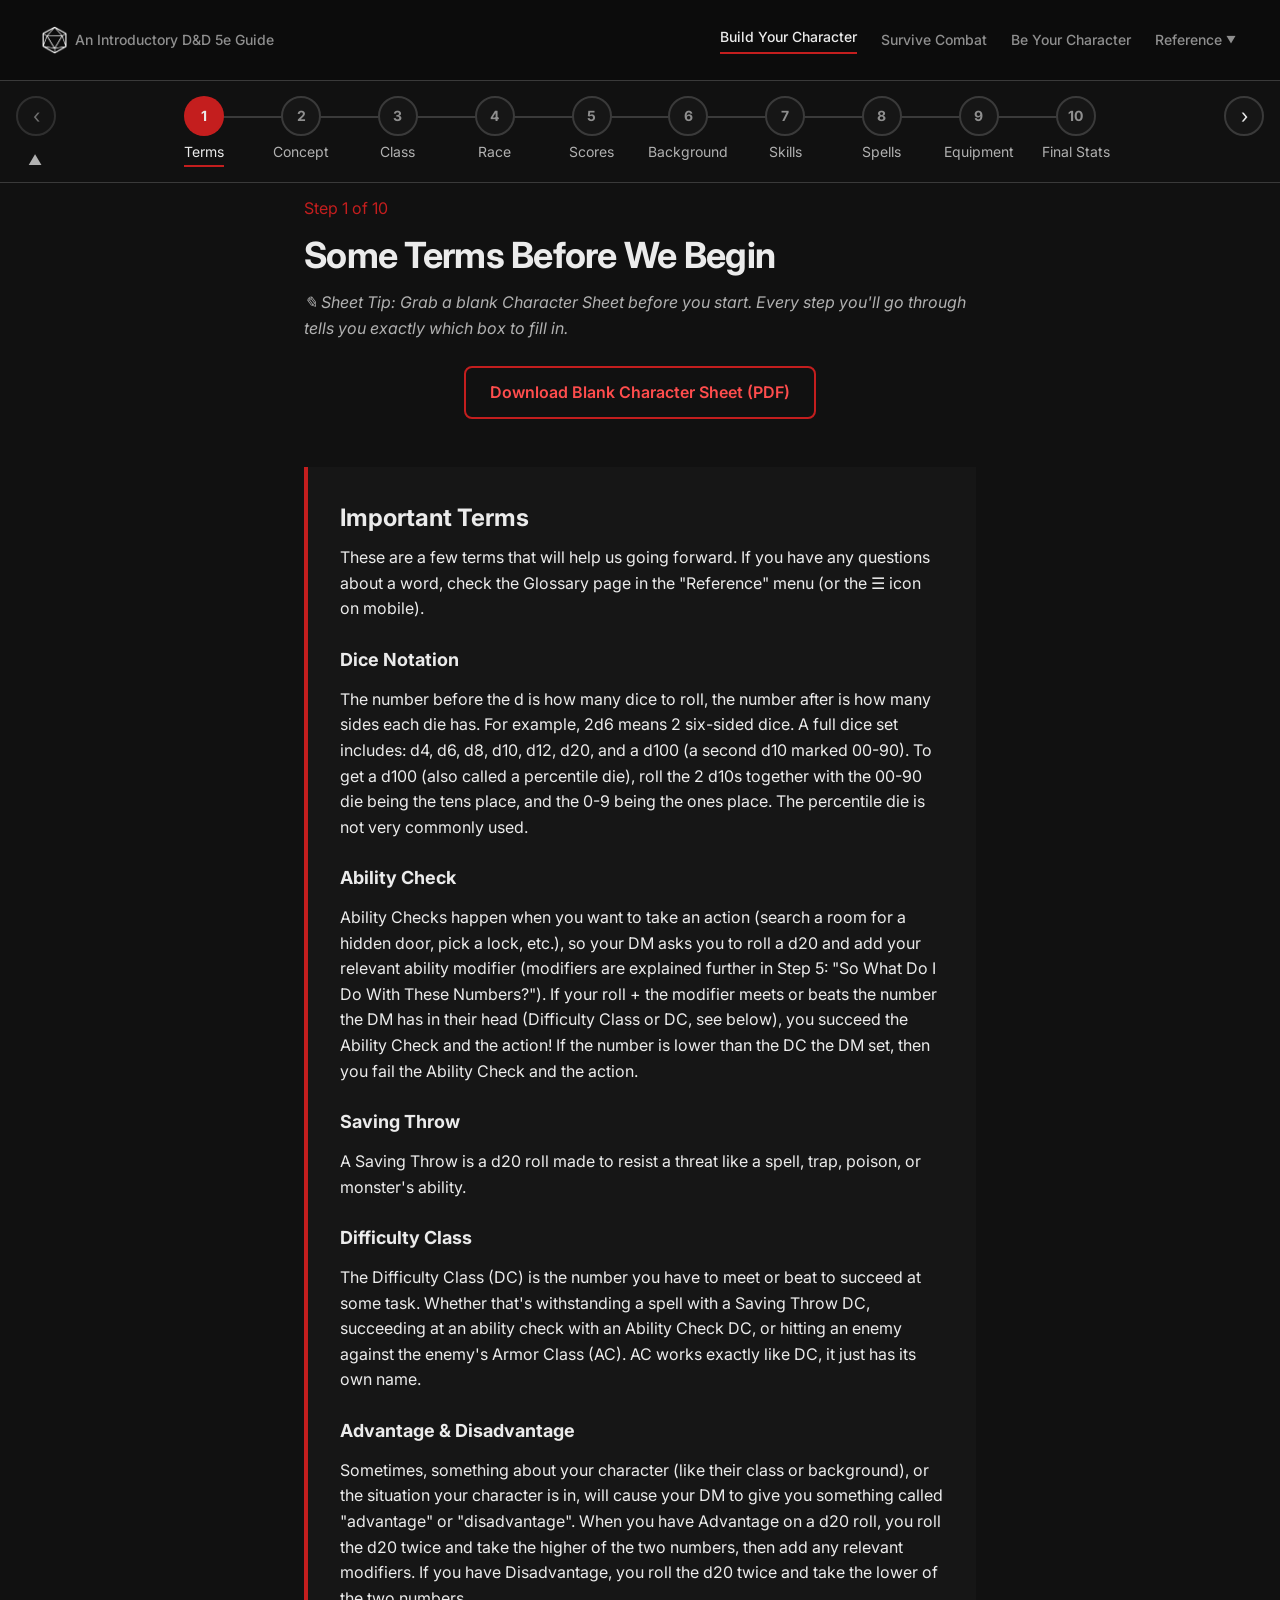
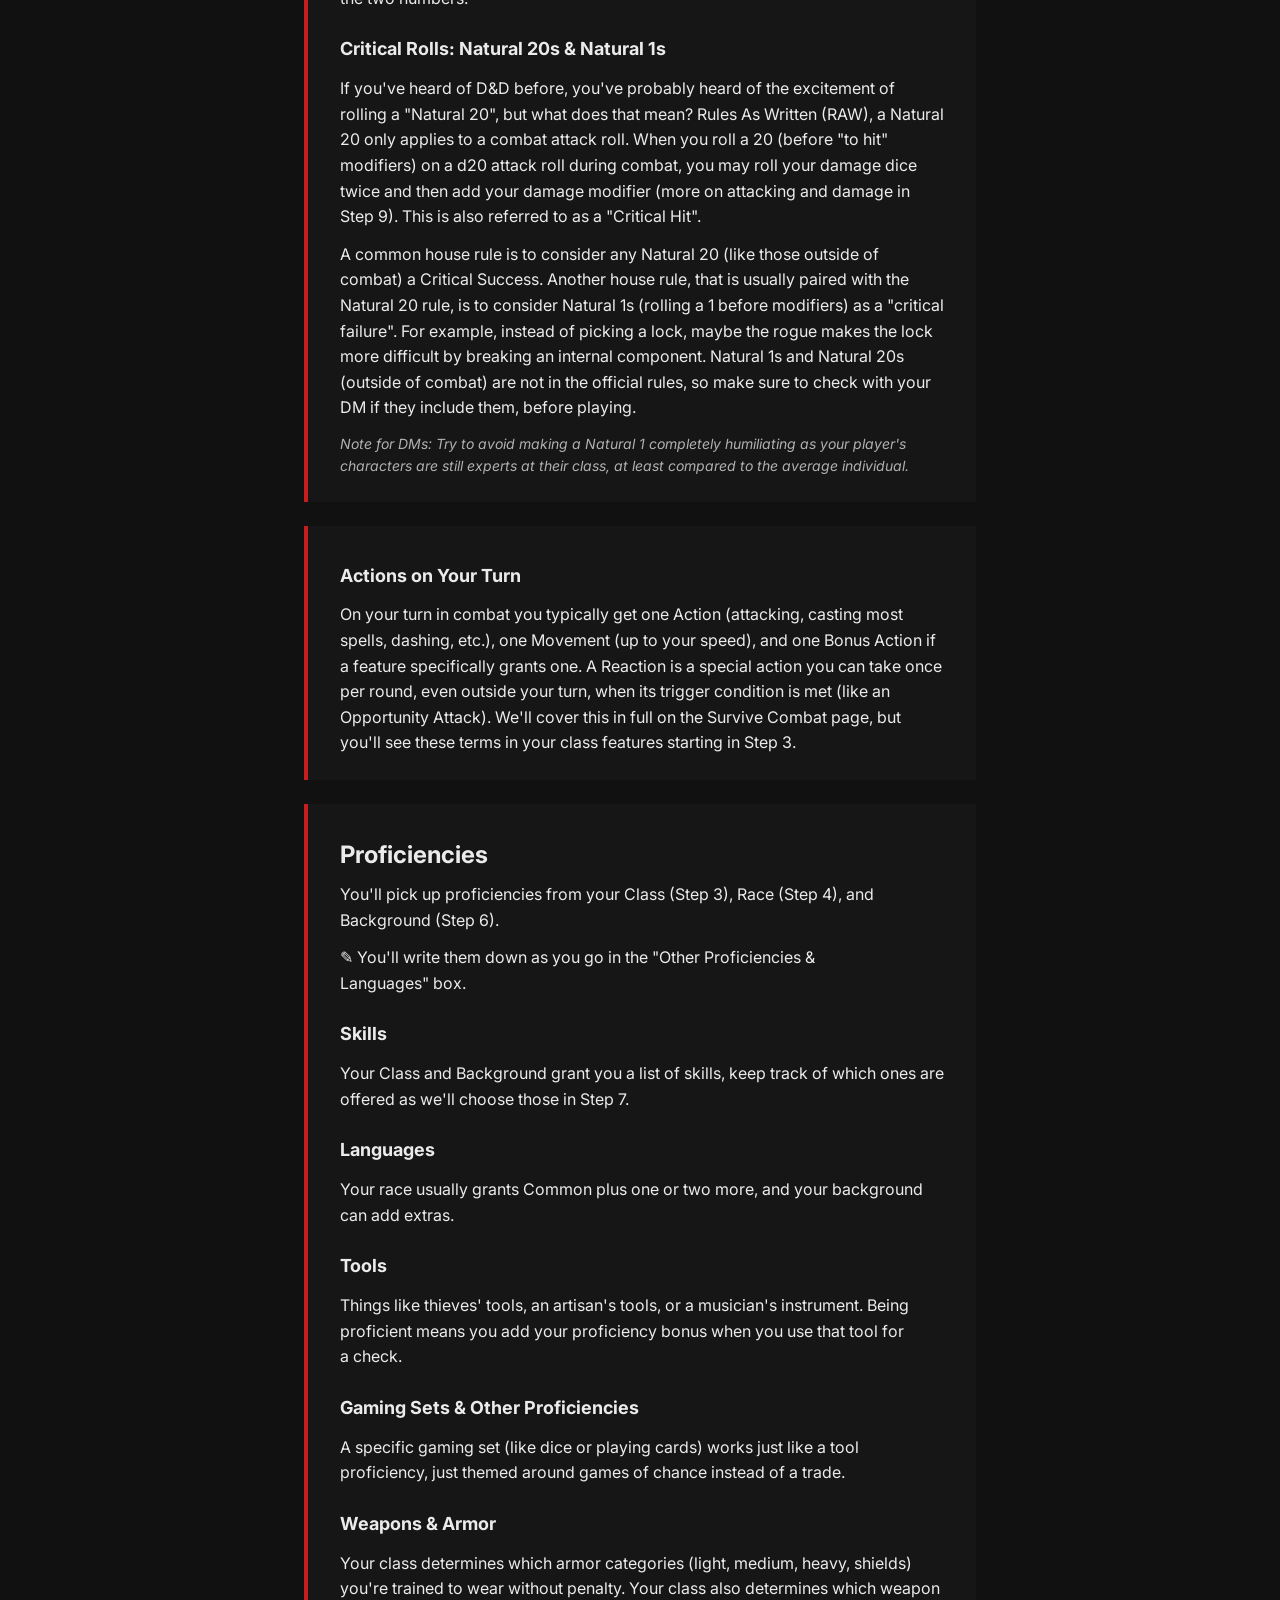
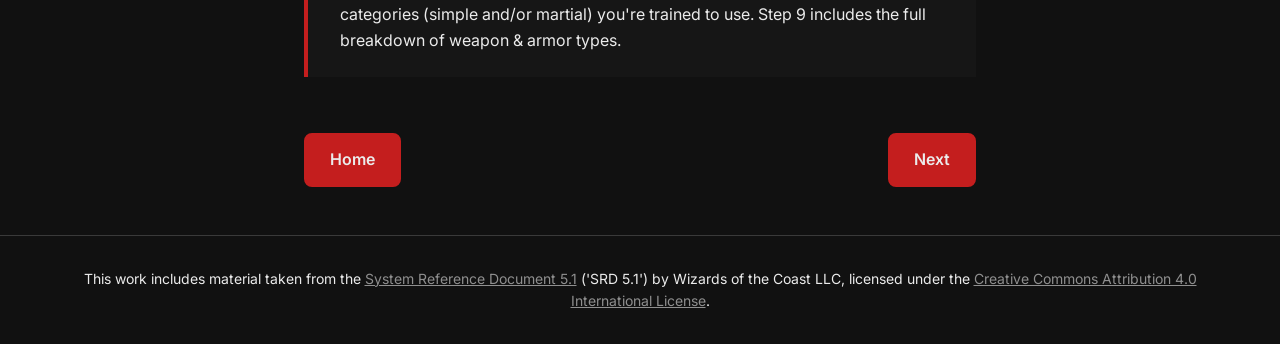
==== commit 5e4f1e31: "bello mendy" ====
--- a/character-creator.html
+++ b/character-creator.html
@@ -700,7 +700,7 @@
             <h3>
               Want to see all of the full class details at once? Click below.
             </h3>
-            <a class="btn btn-secondary" href="classes.html">
+            <a class="btn btn-secondary" href="classes.html" target="_blank">
               See Full Class Details →
             </a>
           </div>
@@ -756,7 +756,7 @@
             </p>
             <p>
               As always, make sure to check with your DM if they allow this
-              optional rule before commiting to it.
+              optional rule before committing to it.
             </p>
           </details>
 
@@ -824,11 +824,42 @@
           <!-- Cards are rendered from the RACES array in js/reference-data.js -->
           <div class="option-cards" id="race-cards"></div>
 
+          <h2>Interested in a flora-based Elf race?</h2>
+          <details>
+            <summary class="collapse-heading">
+              <span class="icon">▼</span>
+              The Verdarii - A Homebrew Race
+            </summary>
+
+            <p>
+              A nature-bound Elven people from the Xumaria setting, who found
+              refuge among the elven forests of Eryn Lasgalen and spread across
+              the world wherever nature runs deep.
+            </p>
+            <p>
+              "Verdarii (Base)" below is the base race and lists the traits
+              every Verdarii shares; the other five cards are subraces that have
+              each grown to reflect the wild region they call home. To choose
+              one, write down the features from the Verdarii (Base) then write
+              down the features from the subrace of your choosing.
+            </p>
+            <p class="dm-note">
+              The Verdarii races were built based on the Sea Elf race so they
+              might be slightly stronger than the base races. Make sure to
+              consult your DM before choosing one of these races.
+            </p>
+            <!-- Cards are rendered from the VERDARII_SUBRACES array in js/reference-data.js -->
+            <div class="option-cards" id="verdarii-cards"></div>
+          </details>
+
+          <h2>None of These Catching Your Eye?</h2>
           <div class="center-container">
-            <h3>Interested in a flora-based homebrew elf race?</h3>
-
-            <a class="btn btn-secondary" href="xumaria.html">
-              Check out the Verdarii →
+            <a
+              class="btn btn-primary"
+              href="https://dnd5e.wikidot.com/#toc2"
+              target="_blank"
+            >
+              Check Out The Full Race List (DND 5e Wikidot) →
             </a>
           </div>
         </div>
@@ -1621,9 +1652,9 @@
           <h2>Ritual Spells</h2>
           <p>
             Some spells are tagged as Rituals . If your class has the ability to
-            cast rituals (Clerics, Druids, and Wizards always do; Bards get it
-            as a class feature), you can cast these without spending a spell
-            slot; it just takes 10 extra minutes.
+            cast rituals (Bards Clerics, Druids, and Wizards all get this from
+            their level 1 Spellcasting feature), you can cast these without
+            spending a spell slot; it just takes 10 extra minutes.
           </p>
           <p>
             It's worth scanning the spell list for rituals when you're picking
--- a/css/styles.css
+++ b/css/styles.css
@@ -841,7 +841,7 @@
   top: calc(var(--nav-height));
   z-index: 10; /* Stays below the header (z-index: 100) it sticks under */
   background-color: var(--color-bg);
-  padding: var(--space-8);
+  padding: var(--space-4);
   width: 100vw;
   margin-left: calc(50% - 50vw);
   box-sizing: border-box;
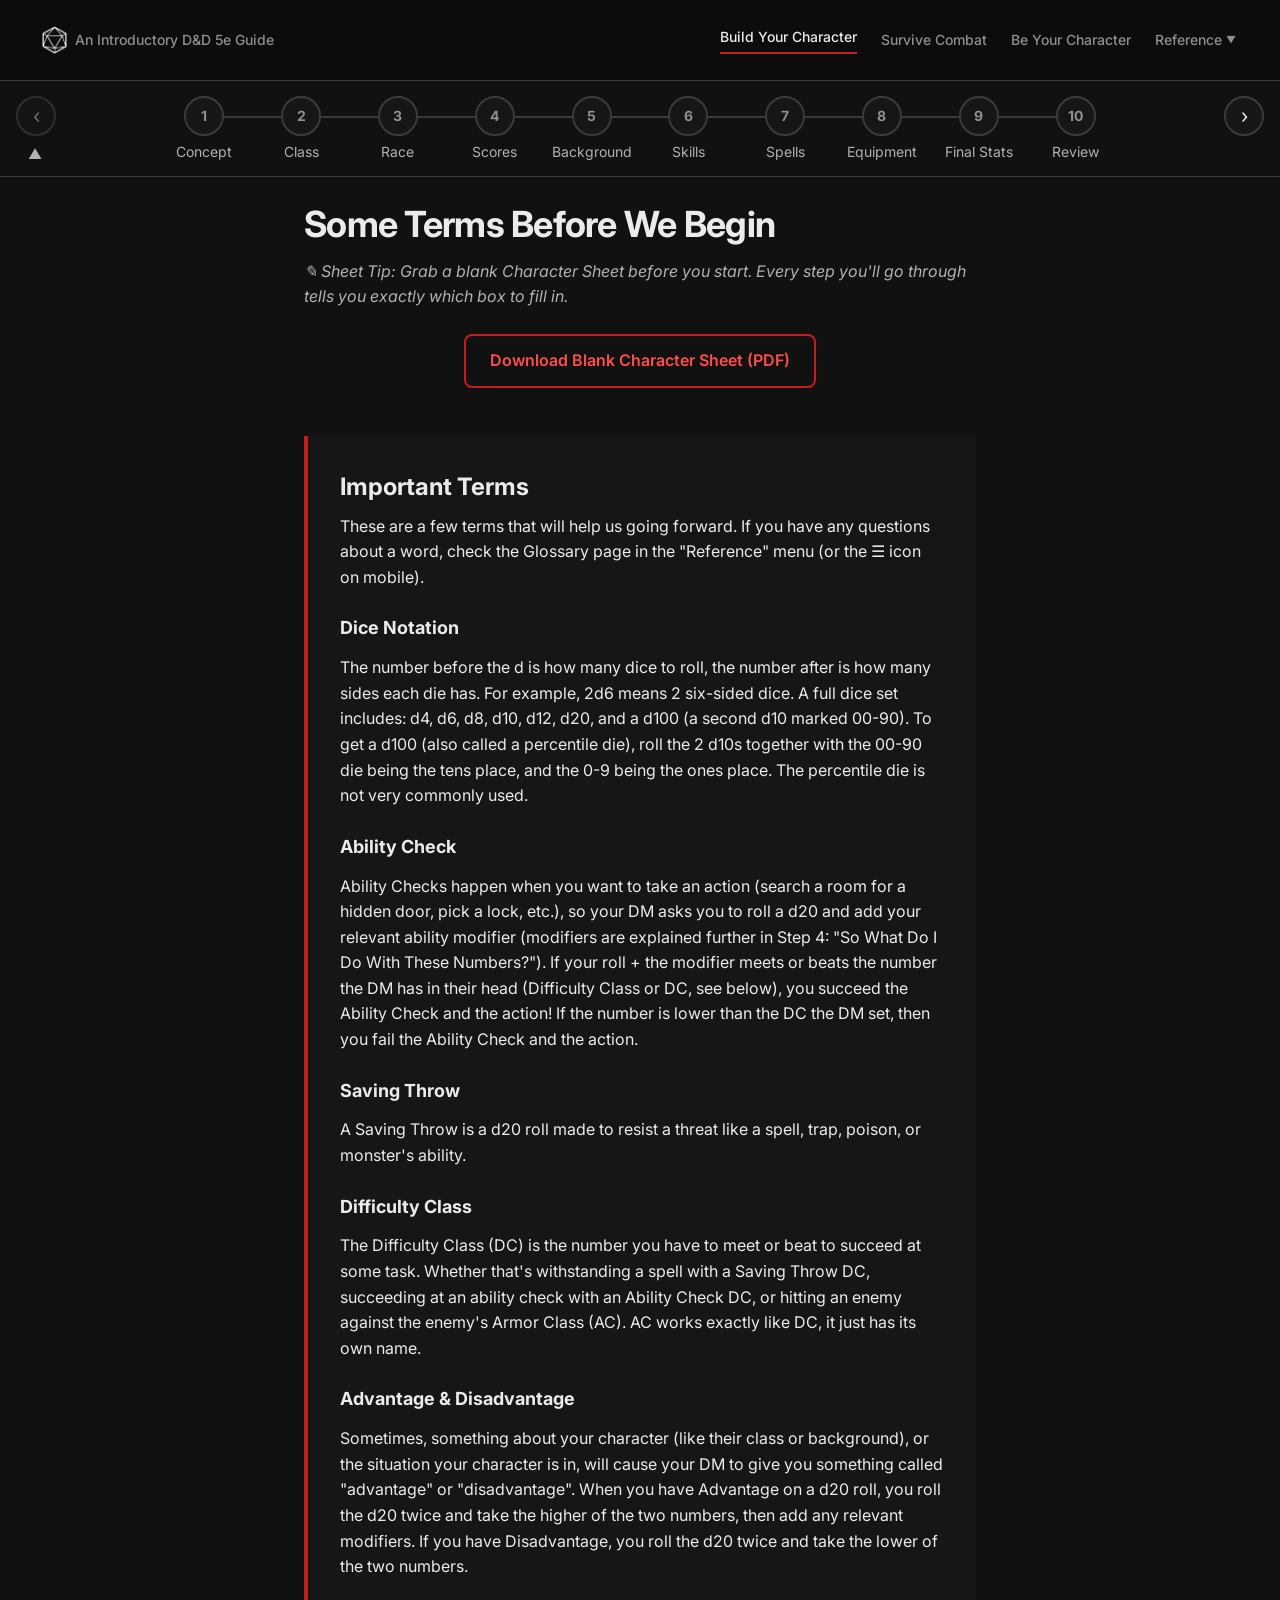
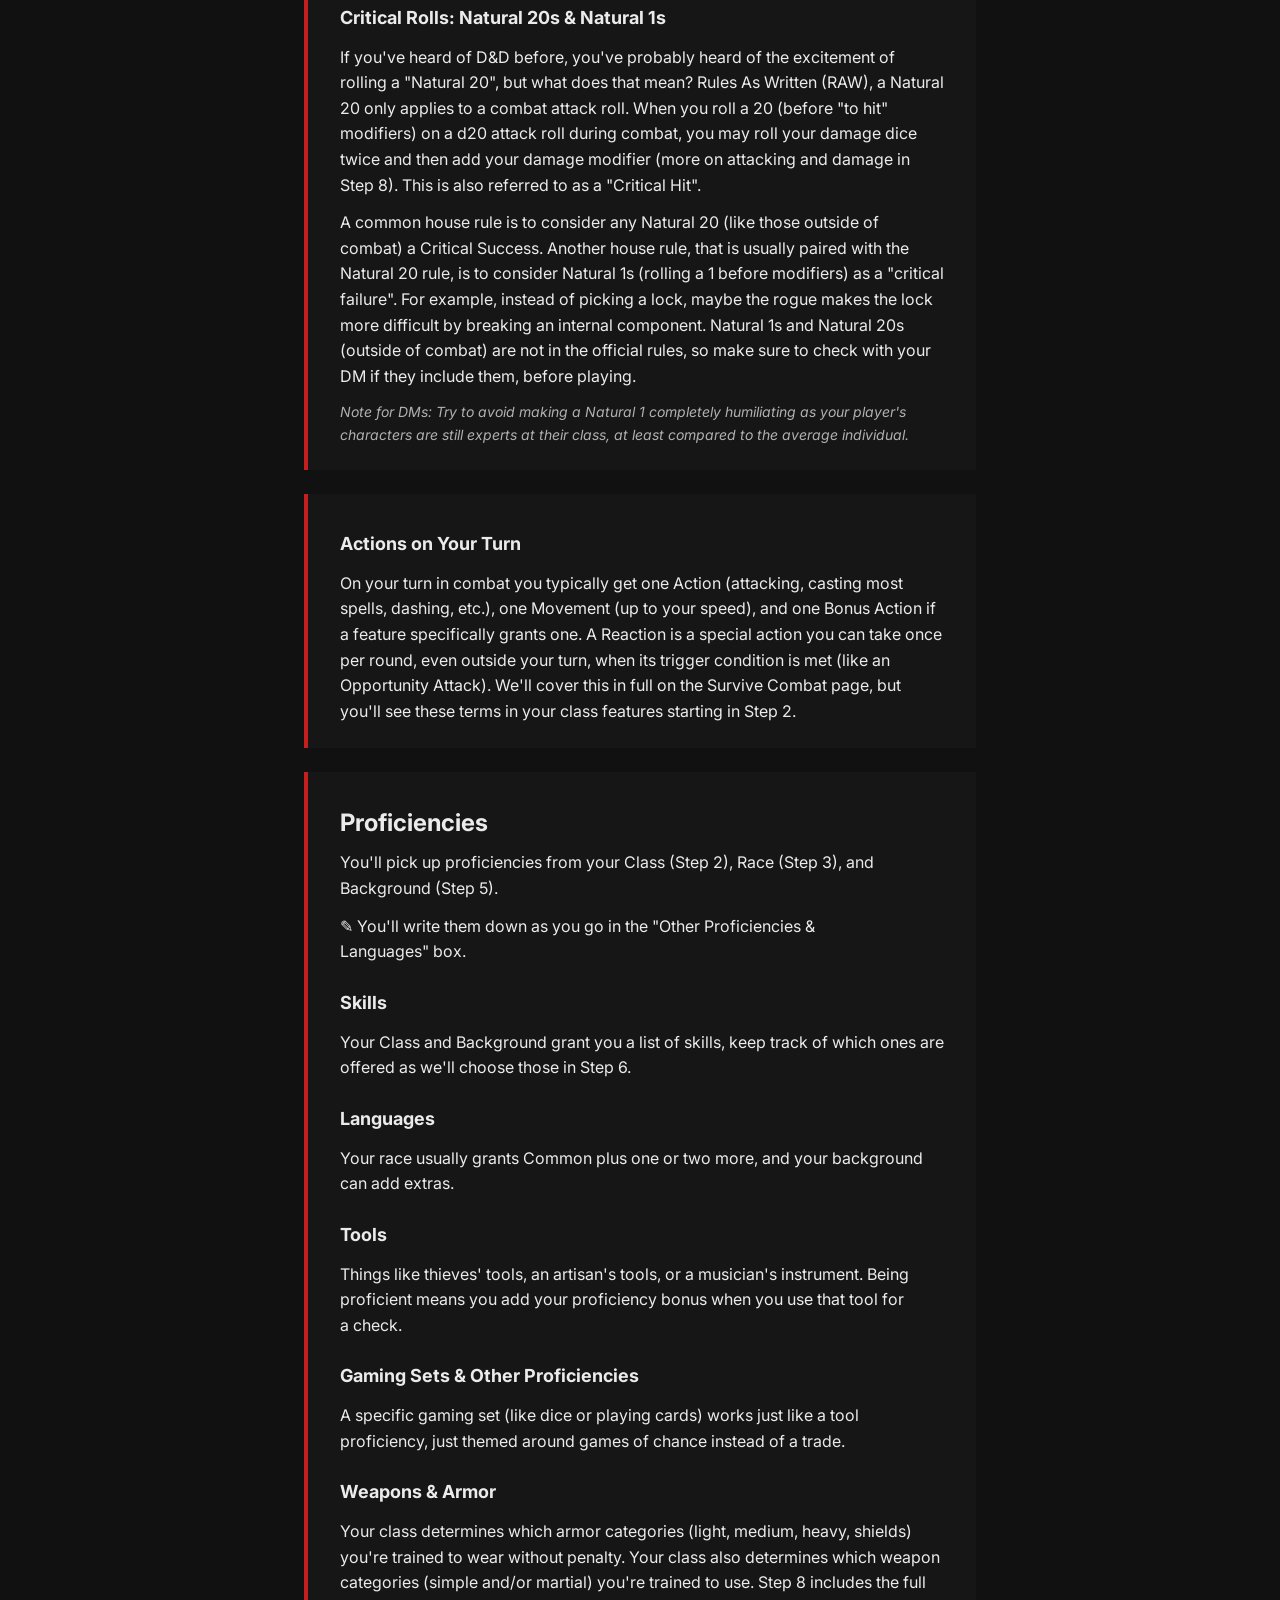
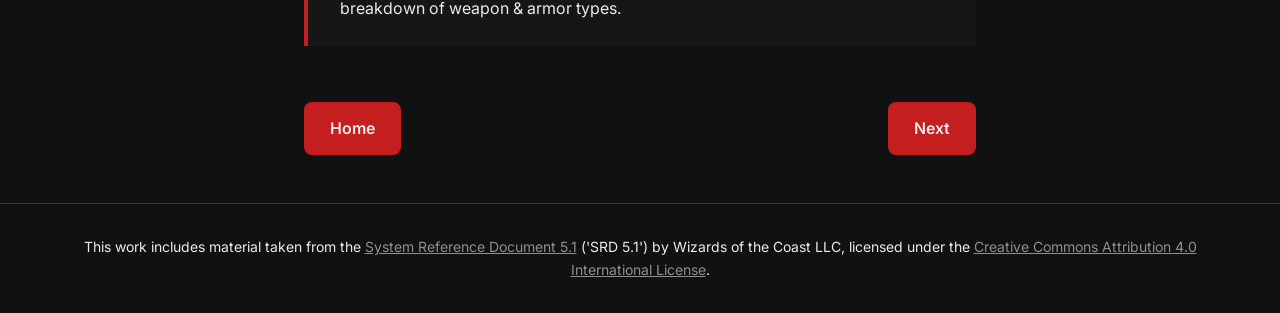
==== commit 755e5aea: "worked on to dos" ====
--- a/character-creator.html
+++ b/character-creator.html
@@ -45,7 +45,7 @@
             id="tracker-toggle-count"
             title="Click to Expand/Collapse"
           >
-            Step 1 of 10
+            Before You Begin: Terms
           </span>
         </button>
 
@@ -56,16 +56,16 @@
           id="step-tracker-select"
           aria-label="Jump to step"
         >
-          <option value="0">Step 1: Terms</option>
-          <option value="1">Step 2: Concept</option>
-          <option value="2">Step 3: Class</option>
-          <option value="3">Step 4: Race</option>
-          <option value="4">Step 5: Scores</option>
-          <option value="5">Step 6: Background</option>
-          <option value="6">Step 7: Skills</option>
-          <option value="7">Step 8: Spells</option>
-          <option value="8">Step 9: Equipment</option>
-          <option value="9">Step 10: Final Stats</option>
+          <option value="1">Step 1: Concept</option>
+          <option value="2">Step 2: Class</option>
+          <option value="3">Step 3: Race</option>
+          <option value="4">Step 4: Scores</option>
+          <option value="5">Step 5: Background</option>
+          <option value="6">Step 6: Skills</option>
+          <option value="7">Step 7: Spells</option>
+          <option value="8">Step 8: Equipment</option>
+          <option value="9">Step 9: Final Stats</option>
+          <option value="10">Step 10: Sheet Review</option>
         </select>
 
         <div class="step-tracker-content" id="step-tracker-content">
@@ -80,62 +80,62 @@
           <menu class="step-tracker">
             <li class="tracker-entry">
               <button class="tracker-entry-btn" type="button">
-                <span class="step-icon active">1</span>
-                <span class="step-label active">Terms</span>
+                <span class="step-icon">1</span>
+                <span class="step-label">Concept</span>
               </button>
             </li>
             <li class="tracker-entry">
               <button class="tracker-entry-btn" type="button">
                 <span class="step-icon">2</span>
-                <span class="step-label">Concept</span>
+                <span class="step-label">Class</span>
               </button>
             </li>
             <li class="tracker-entry">
               <button class="tracker-entry-btn" type="button">
                 <span class="step-icon">3</span>
-                <span class="step-label">Class</span>
+                <span class="step-label">Race</span>
               </button>
             </li>
             <li class="tracker-entry">
               <button class="tracker-entry-btn" type="button">
                 <span class="step-icon">4</span>
-                <span class="step-label">Race</span>
+                <span class="step-label">Scores</span>
               </button>
             </li>
             <li class="tracker-entry">
               <button class="tracker-entry-btn" type="button">
                 <span class="step-icon">5</span>
-                <span class="step-label">Scores</span>
+                <span class="step-label">Background</span>
               </button>
             </li>
             <li class="tracker-entry">
               <button class="tracker-entry-btn" type="button">
                 <span class="step-icon">6</span>
-                <span class="step-label">Background</span>
+                <span class="step-label">Skills</span>
               </button>
             </li>
             <li class="tracker-entry">
               <button class="tracker-entry-btn" type="button">
                 <span class="step-icon">7</span>
-                <span class="step-label">Skills</span>
+                <span class="step-label">Spells</span>
               </button>
             </li>
             <li class="tracker-entry">
               <button class="tracker-entry-btn" type="button">
                 <span class="step-icon">8</span>
-                <span class="step-label">Spells</span>
+                <span class="step-label">Equipment</span>
               </button>
             </li>
             <li class="tracker-entry">
               <button class="tracker-entry-btn" type="button">
                 <span class="step-icon">9</span>
-                <span class="step-label">Equipment</span>
+                <span class="step-label">Final Stats</span>
               </button>
             </li>
             <li class="tracker-entry">
               <button class="tracker-entry-btn" type="button">
                 <span class="step-icon">10</span>
-                <span class="step-label">Final Stats</span>
+                <span class="step-label">Review</span>
               </button>
             </li>
           </menu>
@@ -150,11 +150,11 @@
         </div>
       </nav>
 
-      <!-- 10 Character Creation Steps -->
-
-      <!-- Step 1 - Terms-->
-      <div class="step active" id="step-1">
-        <span class="step-count">Step 1 of 10</span>
+      <!-- Pre-Step + 9 Character Creation Steps + Sheet Review -->
+
+      <!-- Step 0 - Terms (pre-tracker step, not counted in the tracker) -->
+      <div class="step active" id="step-0">
+        <span class="step-count"> </span>
         <h1>Some Terms Before We Begin</h1>
 
         <div class="sheet-tip">
@@ -196,7 +196,7 @@
             Ability Checks happen when you want to take an action (search a room
             for a hidden door, pick a lock, etc.), so your DM asks you to roll a
             d20 and add your relevant ability modifier (modifiers are explained
-            further in Step 5: "So What Do I Do With These Numbers?"). If your
+            further in Step 4: "So What Do I Do With These Numbers?"). If your
             roll + the modifier meets or beats the number the DM has in their
             head (Difficulty Class or DC, see below), you succeed the Ability
             Check and the action! If the number is lower than the DC the DM set,
@@ -236,7 +236,7 @@
             As Written (RAW), a Natural 20 only applies to a combat attack roll.
             When you roll a 20 (before "to hit" modifiers) on a d20 attack roll
             during combat, you may roll your damage dice twice and then add your
-            damage modifier (more on attacking and damage in Step 9). This is
+            damage modifier (more on attacking and damage in Step 8). This is
             also referred to as a "Critical Hit".
           </p>
           <p>
@@ -266,15 +266,15 @@
             outside your turn, when its trigger condition is met (like an
             Opportunity Attack). We'll cover this in full on the Survive Combat
             page, but you'll see these terms in your class features starting in
-            Step 3.
+            Step 2.
           </p>
         </div>
 
         <div class="section">
           <h2>Proficiencies</h2>
           <p>
-            You'll pick up proficiencies from your Class (Step 3), Race (Step
-            4), and Background (Step 6).
+            You'll pick up proficiencies from your Class (Step 2), Race (Step
+            3), and Background (Step 5).
           </p>
           <p>
             &#x270E; You'll write them down as you go in the "Other
@@ -284,7 +284,7 @@
           <h3>Skills</h3>
           <p>
             Your Class and Background grant you a list of skills, keep track of
-            which ones are offered as we'll choose those in Step 7.
+            which ones are offered as we'll choose those in Step 6.
           </p>
 
           <h3>Languages</h3>
@@ -312,15 +312,15 @@
             Your class determines which armor categories (light, medium, heavy,
             shields) you're trained to wear without penalty. Your class also
             determines which weapon categories (simple and/or martial) you're
-            trained to use. Step 9 includes the full breakdown of weapon & armor
+            trained to use. Step 8 includes the full breakdown of weapon & armor
             types.
           </p>
         </div>
       </div>
 
-      <!-- Step 2 Character concept -->
-      <div class="step" id="step-2">
-        <span class="step-count">Step 2 of 10</span>
+      <!-- Step 1 Character concept -->
+      <div class="step" id="step-1">
+        <span class="step-count">Step 1 of 10</span>
         <h1>Create Your Character Concept</h1>
 
         <!-- Step Content-->
@@ -376,7 +376,7 @@
           <p>
             A quirk or habit that makes your character feel like a real person
             (Ex: "I tip generously, even when I can't afford it"). If you'd
-            rather borrow suggestions, your Background in Step 6 will have a
+            rather borrow suggestions, your Background in Step 5 will have a
             few, so you can leave this box blank.
           </p>
           <h3>Ideals</h3>
@@ -396,7 +396,7 @@
             trouble (Ex: "I can't resist a bet, even a bad one").
           </p>
           <p>
-            If your background (Step 6) comes with suggested traits, feel free
+            If your background (Step 5) comes with suggested traits, feel free
             to borrow from those, or just write your own to match the character
             you already have in your head.
           </p>
@@ -428,7 +428,7 @@
             Your class is one of the biggest parts of your concept, it shapes
             what your character is capable of and how they solve problems. Below
             is a one-sentence look at each to help spark ideas, but we'll go
-            over classes fully next in Step 3.
+            over classes fully next in Step 2.
           </p>
 
           <h3>Barbarian</h3>
@@ -504,7 +504,7 @@
         <div class="section">
           <h2>A Quick Note on Backgrounds</h2>
           <p>
-            Later on, in Step 6, you'll choose a "background," which is the
+            Later on, in Step 5, you'll choose a "background," which is the
             mechanical side of your character's history in one word (Ex:
             Acolyte, Criminal, Soldier, or Sage).
           </p>
@@ -538,9 +538,9 @@
         </div>
       </div>
 
-      <!-- Step 3 - Class -->
-      <div class="step" id="step-3">
-        <span class="step-count">Step 3 of 10</span>
+      <!-- Step 2 - Class -->
+      <div class="step" id="step-2">
+        <span class="step-count">Step 2 of 10</span>
         <h1>Choose your Class</h1>
 
         <!-- step content -->
@@ -555,7 +555,7 @@
             Your class is the biggest mechanical choice you'll make, it decides
             what your character can actually do, how tough they are, what
             they're good at in a fight, and whether they cast spells. Back in
-            Step 2 you saw a one-sentence flavor blurb for each class. Here
+            Step 1 you saw a one-sentence flavor blurb for each class. Here
             we'll focus on the numbers behind them.
           </p>
         </div>
@@ -568,13 +568,13 @@
           <p>
             The die you roll for hit points (your health). A bigger die means a
             sturdier character. Your class's hit die also sets your starting hit
-            points at level 1. You'll do the actual math in step 10.
+            points at level 1. You'll do the actual math in step 9.
           </p>
 
           <h3>Primary Ability/Abilities</h3>
           <p>
             The ability score that matters most for this class. When you set
-            your scores in Step 5, this is where you'll usually want your
+            your scores in Step 4, this is where you'll usually want your
             highest number. An "&amp;" means both abilities are important,
             whereas an "or" means you should choose one or the other. For now,
             just know that it's the stat your class relies on most and you'll
@@ -586,7 +586,7 @@
           <p>
             Whether the class casts spells, and if so, which ability score
             powers those spells. Not every class casts (more on spells in Step
-            8).
+            7).
           </p>
 
           <h3>Subclass Level</h3>
@@ -636,7 +636,7 @@
           <p>
             Your class offers a short list of skills to choose from and tells
             you how many to pick (usually two). Hold off on selecting them for
-            now, as Step 7 covers skills in full. Just make a note of which
+            now, as Step 6 covers skills in full. Just make a note of which
             skills are on your class's list.
           </p>
 
@@ -646,7 +646,7 @@
             like "option A or option B." Pick one from each choice. If it says
             something like "any martial melee weapon" or "any simple weapon,"
             just write that down for now. We'll go over weapons and gear in Step
-            9.
+            8.
           </p>
 
           <h3>Level 1 Features</h3>
@@ -707,9 +707,9 @@
         </div>
       </div>
 
-      <!-- Step 4 - Race -->
-      <div class="step" id="step-4">
-        <span class="step-count">Step 4 of 10</span>
+      <!-- Step 3 - Race -->
+      <div class="step" id="step-3">
+        <span class="step-count">Step 3 of 10</span>
         <h1>Choose your Race</h1>
 
         <!-- step content -->
@@ -740,7 +740,7 @@
           <h3>Ability Score Increases</h3>
           <p>
             Most races bump one or more of your six ability scores. This is
-            added on top of the scores you'll set in Step 5 (for example, elves
+            added on top of the scores you'll set in Step 4 (for example, elves
             get +2 to Dexterity).
           </p>
           <details>
@@ -792,14 +792,23 @@
 
           <h3>Special Traits</h3>
           <p>
-            Extra perks unique to your race, such as darkvision (seeing in the
-            dark), resistance to certain kinds of damage, or a free skill or
+            Extra features unique to your race, such as darkvision (seeing in
+            the dark), resistance to certain kinds of damage, or a free skill or
             language.
           </p>
           <p>
-            &#x270E; Write these down in either the "Features & Traits" box on
-            the first page, or the "Additional Features & Traits" box on the
-            second page.
+            &#x270E; Write any additional features down in either the "Features
+            & Traits" box on the first page, or the "Additional Features &
+            Traits" box on the second page.
+          </p>
+          <p>
+            &#x270E; If you recieve proficiency in a Skill, fill in the bubble
+            next to that respective skill. We'll go over skills fully later in
+            Step 6.
+          </p>
+          <p>
+            &#x270E; If you gain a new language, write it down with the other
+            languages in the "Other Proficiencies & Languages" box.
           </p>
         </div>
 
@@ -808,33 +817,37 @@
           <p>
             There are a lot of races to choose from, and each one has its own
             set of traits. The full free rules lineup is below, so pick
-            whichever fits the character concept you built back in Step 2. If
+            whichever fits the character concept you built back in Step 1. If
             there isn't any that match here, you can find more online.
           </p>
           <p>
             &#x270E; When you've decided, write it in the "Race" box. You'll
             apply its ability score increases once you set your scores in Step
-            5.
+            4.
           </p>
           <p class="dm-note">
             DM Note: Some races you can find online may be from other sources,
             make sure to confirm with your DM on which sources they use.
           </p>
 
+          <h3>Standard Races</h3>
           <!-- Cards are rendered from the RACES array in js/reference-data.js -->
           <div class="option-cards" id="race-cards"></div>
 
-          <h2>Interested in a flora-based Elf race?</h2>
+          <h3>Exotic Races</h3>
+          <div class="option-cards" id="exotic-cards"></div>
+
+          <!-- Verdarii Race -->
+          <h2></h2>
           <details>
             <summary class="collapse-heading">
               <span class="icon">▼</span>
-              The Verdarii - A Homebrew Race
+              Interested in a Flora-based Elf Race? Check Out the Verdarii.
             </summary>
-
             <p>
-              A nature-bound Elven people from the Xumaria setting, who found
-              refuge among the elven forests of Eryn Lasgalen and spread across
-              the world wherever nature runs deep.
+              A homebrew nature-bound Elven people from the Xumaria setting, who
+              found refuge among the elven forests of Eryn Lasgalen and spread
+              across the world wherever nature runs deep.
             </p>
             <p>
               "Verdarii (Base)" below is the base race and lists the traits
@@ -845,15 +858,16 @@
             </p>
             <p class="dm-note">
               The Verdarii races were built based on the Sea Elf race so they
-              might be slightly stronger than the base races. Make sure to
+              might be slightly stronger than the standard races. Make sure to
               consult your DM before choosing one of these races.
             </p>
             <!-- Cards are rendered from the VERDARII_SUBRACES array in js/reference-data.js -->
             <div class="option-cards" id="verdarii-cards"></div>
           </details>
 
-          <h2>None of These Catching Your Eye?</h2>
           <div class="center-container">
+            <h2>None of These Catching Your Eye?</h2>
+
             <a
               class="btn btn-primary"
               href="https://dnd5e.wikidot.com/#toc2"
@@ -865,9 +879,9 @@
         </div>
       </div>
 
-      <!-- Step 5 - Ability Scores -->
-      <div class="step" id="step-5">
-        <span class="step-count">Step 5 of 10</span>
+      <!-- Step 4 - Ability Scores -->
+      <div class="step" id="step-4">
+        <span class="step-count">Step 4 of 10</span>
         <h1>Determine Your Ability Scores</h1>
 
         <!-- step content -->
@@ -897,7 +911,7 @@
             coordination. Dexterity contributes to how hard you are to hit. The
             more agile you are, the harder it is for enemies to land a blow.
             You'll calculate the exact number (called Armor Class or AC ) in
-            step 9, once you've also chosen your armor.
+            step 8, once you've also chosen your armor.
           </p>
           <p>Important For: Rogue, Ranger, Monk, Fighter (DEX based)</p>
 
@@ -935,7 +949,7 @@
           <p>Important For: Bard, Paladin, Sorcerer, Warlock</p>
         </div>
 
-        <!-- What to grab from Steps 3 & 4 before generating numbers -->
+        <!-- What to grab from Steps 2 & 3 before generating numbers -->
         <div class="section">
           <h2>What You'll Need From Earlier Steps</h2>
           <p>
@@ -945,14 +959,14 @@
 
           <h3>Your Class's Primary Ability</h3>
           <p>
-            From Step 3, your class entry lists a primary ability (or two).
+            From Step 2, your class entry lists a primary ability (or two).
             That's where you'll want your highest score. If you don't remember
-            it, the table earlier in Step 3 has it.
+            it, the details for the class you chose earlier in Step 2 has it.
           </p>
 
           <h3>Your Race's Ability Score Increases</h3>
           <p>
-            From Step 4, your race bumps certain scores after you assign them.
+            From Step 3, your race bumps certain scores after you assign them.
             Keep that in mind as you go: a racial +2 can nudge a 14 up to a 16,
             which is a meaningful difference.
           </p>
@@ -1078,7 +1092,7 @@
           <h2>Add Your Racial Increases</h2>
           <p>
             &#x270E; Now take the ability score increases from your race (Step
-            4) and add them on top of what you just assigned. Update the large
+            3) and add them on top of what you just assigned. Update the large
             score box and recalculate the modifier oval below it. Scores cap at
             20, even with racial bonuses.
           </p>
@@ -1183,9 +1197,9 @@
         </div>
       </div>
 
-      <!-- Step 6 - Background -->
-      <div class="step" id="step-6">
-        <span class="step-count">Step 6 of 10</span>
+      <!-- Step 5 - Background -->
+      <div class="step" id="step-5">
+        <span class="step-count">Step 5 of 10</span>
         <h1>Choose your Background</h1>
 
         <!-- step content -->
@@ -1198,13 +1212,10 @@
           <h2>What Is a Background?</h2>
           <p>
             Your background is what your character did with their life before
-            they became an adventurer. Were they a
-            <a class="text-link" href="#soldier">soldier</a>, a
-            <a class="text-link" href="#criminal">criminal</a>, a
-            <a class="text-link" href="#sage">scholar</a>, or a temple
-            <a class="text-link" href="#acolyte">acolyte</a>? It's a short
-            answer to the question "where did this person come from?" and it
-            helps ground your concept in the world.
+            they became an adventurer. Were they a soldier in a war, a criminal
+            in a gang, a scholar with a school, or a temple acolyte? It's a
+            short answer to the question "where did this person come from?" and
+            it helps ground your concept in the world.
           </p>
         </div>
 
@@ -1218,7 +1229,7 @@
           <h3>Skill Proficiencies</h3>
           <p>
             A couple of skills you're trained in, based on your former line of
-            work (more on skills in Step 7).
+            work (more on skills in Step 6).
           </p>
 
           <h3>Tool Proficiencies and/or Languages</h3>
@@ -1247,7 +1258,7 @@
             ideals, bonds, and flaws.
           </p>
           <p>
-            &#x270E; If you left those boxes blank back in Step 2, now is the
+            &#x270E; If you left those boxes blank back in Step 1, now is the
             time to fill those in. Roll on the tables or pick whichever sounds
             like your character.
           </p>
@@ -1255,7 +1266,7 @@
           <h3>Starting Equipment</h3>
           <p>
             A little bit of themed gear and some coin to get you going. We'll go
-            over equipment more in Step 9.
+            over equipment more in Step 8.
           </p>
         </div>
 
@@ -1263,14 +1274,14 @@
           <h2>Choose your Background</h2>
           <p>
             &#x270E; Pick the background that best matches the concept you
-            sketched out in Step 2, then write it in the "Background" box.
+            sketched out in Step 1, then write it in the "Background" box.
           </p>
           <p>
             Each background entry includes tables of suggested Personality
             Traits, Ideals, Bonds, and Flaws.
           </p>
           <p>
-            &#x270E; If you left those boxes blank back in Step 2, fill them in
+            &#x270E; If you left those boxes blank back in Step 1, fill them in
             now: either roll on the tables or just pick the lines that sound
             most like your character.
           </p>
@@ -1279,9 +1290,9 @@
         </div>
       </div>
 
-      <!-- Step 7 - Skills/Proficiencies -->
-      <div class="step" id="step-7">
-        <span class="step-count">Step 7 of 10</span>
+      <!-- Step 6 - Skills/Proficiencies -->
+      <div class="step" id="step-6">
+        <span class="step-count">Step 6 of 10</span>
         <h1>Choose your Skills</h1>
 
         <!-- step content -->
@@ -1350,8 +1361,8 @@
             Every skill is tied to one of your six ability scores. When you make
             a skill check, you roll a d20 and add that ability's modifier, plus
             your proficiency bonus if you're trained in the skill. Below are the
-            main skills grouped by the ability that governs them, however on
-            your sheet, they're presented alphabetically.
+            main skills grouped by the ability that governs them. On your sheet
+            however, they're presented alphabetically.
           </p>
 
           <h3>Strength</h3>
@@ -1451,14 +1462,14 @@
             the armor), so try to stick to what your class allows. For weapons,
             you just don't add the proficiency bonus to your "To Hit" modifier
             if you're not proficient with that weapon (more on weapons in Step
-            9).
+            8).
           </p>
         </div>
       </div>
 
-      <!-- Step 8 - Spells -->
-      <div class="step" id="step-8">
-        <span class="step-count">Step 8 of 10</span>
+      <!-- Step 7 - Spells -->
+      <div class="step" id="step-7">
+        <span class="step-count">Step 7 of 10</span>
         <h1>Choose your Spells</h1>
 
         <!-- step content -->
@@ -1732,10 +1743,10 @@
             They have access to a wider list but must choose which spells to
             "prepare" after each rest. They can change their lineup day to day,
             but only get to ready a limited number at a time equal to your Class
-            Level + your Spellcasting Ability Modifier (for example, a 3rd level
-            Cleric with a +3 Wisdom, would be able to prepare 6 spells).
-            Paladins & Artificers use half their class level instead, rounded
-            down, with a minimum of 1 prepared spell.
+            Level + your Spellcasting Ability Modifier, with a minimum of 1 (for
+            example, a 3rd level Cleric with a +3 Wisdom, would be able to
+            prepare 6 spells). Paladins & Artificers use half their class level
+            instead (rounded down) with a minimum of 1 prepared spell.
           </p>
         </div>
 
@@ -1747,8 +1758,8 @@
             class). Your "Spellcasting Ability Modifier" is the same as the
             modifier from your main ability score. Write the following numbers
             in the boxes near the top of the "Spells" sheet, once you've got
-            your ability scores and proficiency bonus figured out from Steps 5
-            and 7.
+            your ability scores and proficiency bonus figured out from Steps 4
+            and 6.
           </p>
           <p>
             &#x270E; Write your main spell casting ability (WIS, INT, or CHA) in
@@ -1778,7 +1789,7 @@
           <p>
             &#x270E; Some of your spells also get logged in the "Attacks &
             Spellcasting" section, the same table you'll use for weapons in Step
-            9. For a spell you attack with, list the spell's name, use your
+            8. For a spell you attack with, list the spell's name, use your
             Spell Attack Modifier (above) as the attack bonus, and use the
             spell's damage die plus any modifier the spell calls for. For spells
             that use a saving throw instead, just note the effect and reference
@@ -1803,9 +1814,9 @@
         </div>
       </div>
 
-      <!-- Step 9 - Equipment -->
-      <div class="step" id="step-9">
-        <span class="step-count">Step 9 of 10</span>
+      <!-- Step 8 - Equipment -->
+      <div class="step" id="step-8">
+        <span class="step-count">Step 8 of 10</span>
         <h1>Choose your Equipment</h1>
 
         <!-- step content -->
@@ -1927,7 +1938,7 @@
             Dexterity modifier . Some classes improve on this with their own
             Unarmored Defense feature: a Barbarian uses 10 + Dex + Constitution,
             and a Monk uses 10 + Dex + Wisdom. If your class has Unarmored
-            Defense in its level 1 features (you wrote those down in Step 3),
+            Defense in its level 1 features (you wrote those down in Step 2),
             use that formula instead.
           </p>
 
@@ -1961,7 +1972,7 @@
 
           <p>
             &#x270E; Your starting armor comes from your Class, which we
-            discussed in Step 3. Take the armor you wrote down in Step 3 and
+            discussed in Step 2. Take the armor you wrote down in Step 2 and
             calculate your Armor Class (AC). Now write it down in the "Armor
             Class" box on page one.
           </p>
@@ -2519,7 +2530,7 @@
           <p>
             Your attack bonus is your relevant ability modifier plus your
             proficiency bonus, but only if you're proficient with that weapon
-            (which you confirmed in Step 7). If you're not proficient, leave the
+            (which you confirmed in Step 6). If you're not proficient, leave the
             proficiency bonus out.
           </p>
           <p>
@@ -2547,18 +2558,20 @@
             your damage dice twice, and add your bonus once.
           </p>
         </div>
-
-        <p>
-          &#x270E; Your starting Weapons come from your Class, which we
-          discussed in Step 3. Take the weapons you wrote down in Step 3 and
-          calculate your Attack Bonus and Damage die/type. Now write them down
-          in the "Attacks & Spellcasting" box on page one.
-        </p>
+        <div class="section">
+          <h2>What to Write Down</h2>
+          <p>
+            &#x270E; Your starting Weapons come from your Class, which we
+            discussed in Step 2. Take the weapons you wrote down in Step 2 and
+            calculate your Attack Bonus and Damage die/type. Now write them down
+            in the "Attacks & Spellcasting" box on page one.
+          </p>
+        </div>
       </div>
 
-      <!-- Step 10 - Final Important Stats -->
-      <div class="step" id="step-10">
-        <span class="step-count">Step 10 of 10</span>
+      <!-- Step 9 - Final Important Stats -->
+      <div class="step" id="step-9">
+        <span class="step-count">Step 9 of 10</span>
         <h1>Finish Your Sheet</h1>
 
         <!-- step content -->
@@ -2619,7 +2632,7 @@
             ability scores has its own saving throw, and the math works just
             like a skill check: roll a d20, add that ability's modifier, and add
             your proficiency bonus if your class made you proficient in that
-            save (back in Step 3).
+            save (back in Step 2).
           </p>
           <p>
             &#x270E; Fill in all six saving throw modifiers on your sheet, and
@@ -2648,7 +2661,7 @@
             &#x270E; On the left side of your sheet there's a box labeled
             Passive Wisdom (Perception) . Fill it in now: 10 + your Wisdom
             modifier , plus your proficiency bonus if you're proficient in
-            Perception (marked in Step 7). Your DM uses this number quietly to
+            Perception (marked in Step 6). Your DM uses this number quietly to
             decide whether you notice something hidden, without tipping you off
             by asking for a roll.
           </p>
@@ -2664,7 +2677,7 @@
             traits go in the same box.
           </p>
           <p>
-            You recorded these back in Steps 3 and 4. If the box is still blank,
+            You recorded these back in Steps 2 and 3. If the box is still blank,
             flip back and grab them now. This is one of the most important parts
             of your sheet.
           </p>
@@ -2710,8 +2723,9 @@
         </div>
       </div>
 
-      <!-- Step 11 - Sheet Review (not listed in the tracker) -->
-      <div class="step" id="step-11">
+      <!-- Step 10 - Sheet Review (not listed in the tracker) -->
+      <div class="step" id="step-10">
+        <span class="step-count">Step 10 of 10</span>
         <h1>You're Ready to Play</h1>
 
         <!-- step content -->
@@ -2724,22 +2738,22 @@
           <h2>Top of the Sheet</h2>
 
           <h3>Character Name</h3>
-          <p>The name you landed on in Step 2.</p>
+          <p>The name you landed on in Step 1.</p>
 
           <h3>Class & Level</h3>
-          <p>Your class from Step 3, followed by 1 for your starting level.</p>
+          <p>Your class from Step 2, followed by 1 for your starting level.</p>
 
           <h3>Background</h3>
-          <p>Your background from Step 6.</p>
+          <p>Your background from Step 5.</p>
 
           <h3>Player Name</h3>
           <p>&#x270E; That's you; fill in your name.</p>
 
           <h3>Race</h3>
-          <p>Your race from Step 4.</p>
+          <p>Your race from Step 3.</p>
 
           <h3>Alignment</h3>
-          <p>Your alignment from Step 2, if you chose one.</p>
+          <p>Your alignment from Step 1, if you chose one.</p>
 
           <h3>Experience Points</h3>
           <p>Leave blank unless your DM has told you to track XP.</p>
@@ -2749,7 +2763,7 @@
           <h2>Ability Scores</h2>
           <p>
             All six scores and their modifier ovals were filled in during Step
-            5, including racial increases. Double-check that the ovals match the
+            4, including racial increases. Double-check that the ovals match the
             modifier table; this is the most common place for a small arithmetic
             slip.
           </p>
@@ -2762,24 +2776,24 @@
           <p>Leave blank; your DM will award it during play.</p>
 
           <h3>Proficiency Bonus</h3>
-          <p>+2 at level 1, filled in during Step 7.</p>
+          <p>+2 at level 1, filled in during Step 6.</p>
 
           <h3>Saving Throws</h3>
           <p>
-            Filled in during Step 10: each modifier is your ability modifier,
+            Filled in during Step 9: each modifier is your ability modifier,
             plus your proficiency bonus for the two saves your class is
-            proficient in (Step 3).
+            proficient in (Step 2).
           </p>
 
           <h3>Skills</h3>
           <p>
-            Filled in during Step 7: proficient skills have their bubbles marked
+            Filled in during Step 6: proficient skills have their bubbles marked
             and include your proficiency bonus.
           </p>
 
           <h3>Passive Wisdom (Perception)</h3>
           <p>
-            Filled in Step 7: 10 + Wisdom modifier (+ proficiency bonus if
+            Filled in Step 6: 10 + Wisdom modifier (+ proficiency bonus if
             you're trained in Perception).
           </p>
         </div>
@@ -2789,15 +2803,15 @@
 
           <h3>Armor Class</h3>
           <p>
-            Calculated in Step 9 based on your armor type (or Unarmored Defense
+            Calculated in Step 8 based on your armor type (or Unarmored Defense
             if your class uses it).
           </p>
 
           <h3>Initiative</h3>
-          <p>Your Dexterity modifier, which was filled in Step 5.</p>
+          <p>Your Dexterity modifier, which was filled in Step 4.</p>
 
           <h3>Speed</h3>
-          <p>Your race's base walking speed from Step 4, in feet.</p>
+          <p>Your race's base walking speed from Step 3, in feet.</p>
         </div>
 
         <div class="section">
@@ -2829,7 +2843,7 @@
         <div class="section">
           <h2>Attacks & Spellcasting</h2>
           <p>
-            Filled in during Steps 9 (weapons) and 8 (spells). Each row should
+            Filled in during Steps 8 (weapons) and 7 (spells). Each row should
             have the weapon or spell name, its attack bonus or save DC, and its
             damage or effect. If you're a non-caster, leave the spell rows
             blank.
@@ -2840,15 +2854,15 @@
           <h2>Other Proficiencies & Languages</h2>
           <p>
             This box pulls from several steps: armor and weapon proficiencies
-            (Step 3), tool proficiencies (Steps 3 and 6), and languages (Steps 4
-            and 6). If anything is missing, flip back to those steps.
+            (Step 2), tool proficiencies (Steps 2 and 5), and languages (Steps 3
+            and 5). If anything is missing, flip back to those steps.
           </p>
         </div>
 
         <div class="section">
           <h2>Features & Traits</h2>
           <p>
-            Your level 1 class features (Step 3) and racial traits (Step 4)
+            Your level 1 class features (Step 2) and racial traits (Step 3)
             should both be here. If the box is blank, this is the one to go back
             and fill: these are your character's actual abilities.
           </p>
@@ -2858,11 +2872,11 @@
           <h2>Equipment and Coin</h2>
 
           <h3>Equipment</h3>
-          <p>Your starting gear from Step 9.</p>
+          <p>Your starting gear from Step 8.</p>
 
           <h3>Coin</h3>
           <p>
-            &#x270E; Your starting gold from Step 6; it goes in the GP box in
+            &#x270E; Your starting gold from Step 5; it goes in the GP box in
             the coin section.
           </p>
         </div>
@@ -2870,8 +2884,8 @@
         <div class="section">
           <h2>Personality</h2>
           <p>
-            Personality Traits, Ideals, Bonds, and Flaws from Step 2. If you
-            filled these in using your background's suggestion tables (Step 6),
+            Personality Traits, Ideals, Bonds, and Flaws from Step 1. If you
+            filled these in using your background's suggestion tables (Step 5),
             they should already be here.
           </p>
         </div>
@@ -2906,7 +2920,7 @@
       </div>
 
       <!-- Shell for the class/race/background entry pop-up (opened from the
-           option cards in Steps 3, 4, and 6); contents are filled in by
+           option cards in Steps 2, 3, and 5); contents are filled in by
            js/main.js -->
       <dialog
         class="character-modal options-modal"
--- a/css/styles.css
+++ b/css/styles.css
@@ -920,11 +920,6 @@
 }
 
 .step-tracker-nav.collapsed .step-tracker-content {
-  display: none;
-}
-
-/* Hide the tracker entirely on the sheet review step */
-.step-tracker-nav.review-active {
   display: none;
 }
 
@@ -1652,4 +1647,8 @@
     display: block;
     margin: 0 auto;
   }
-}
+
+  .step-count {
+    padding-top: var(--space-4);
+  }
+}
